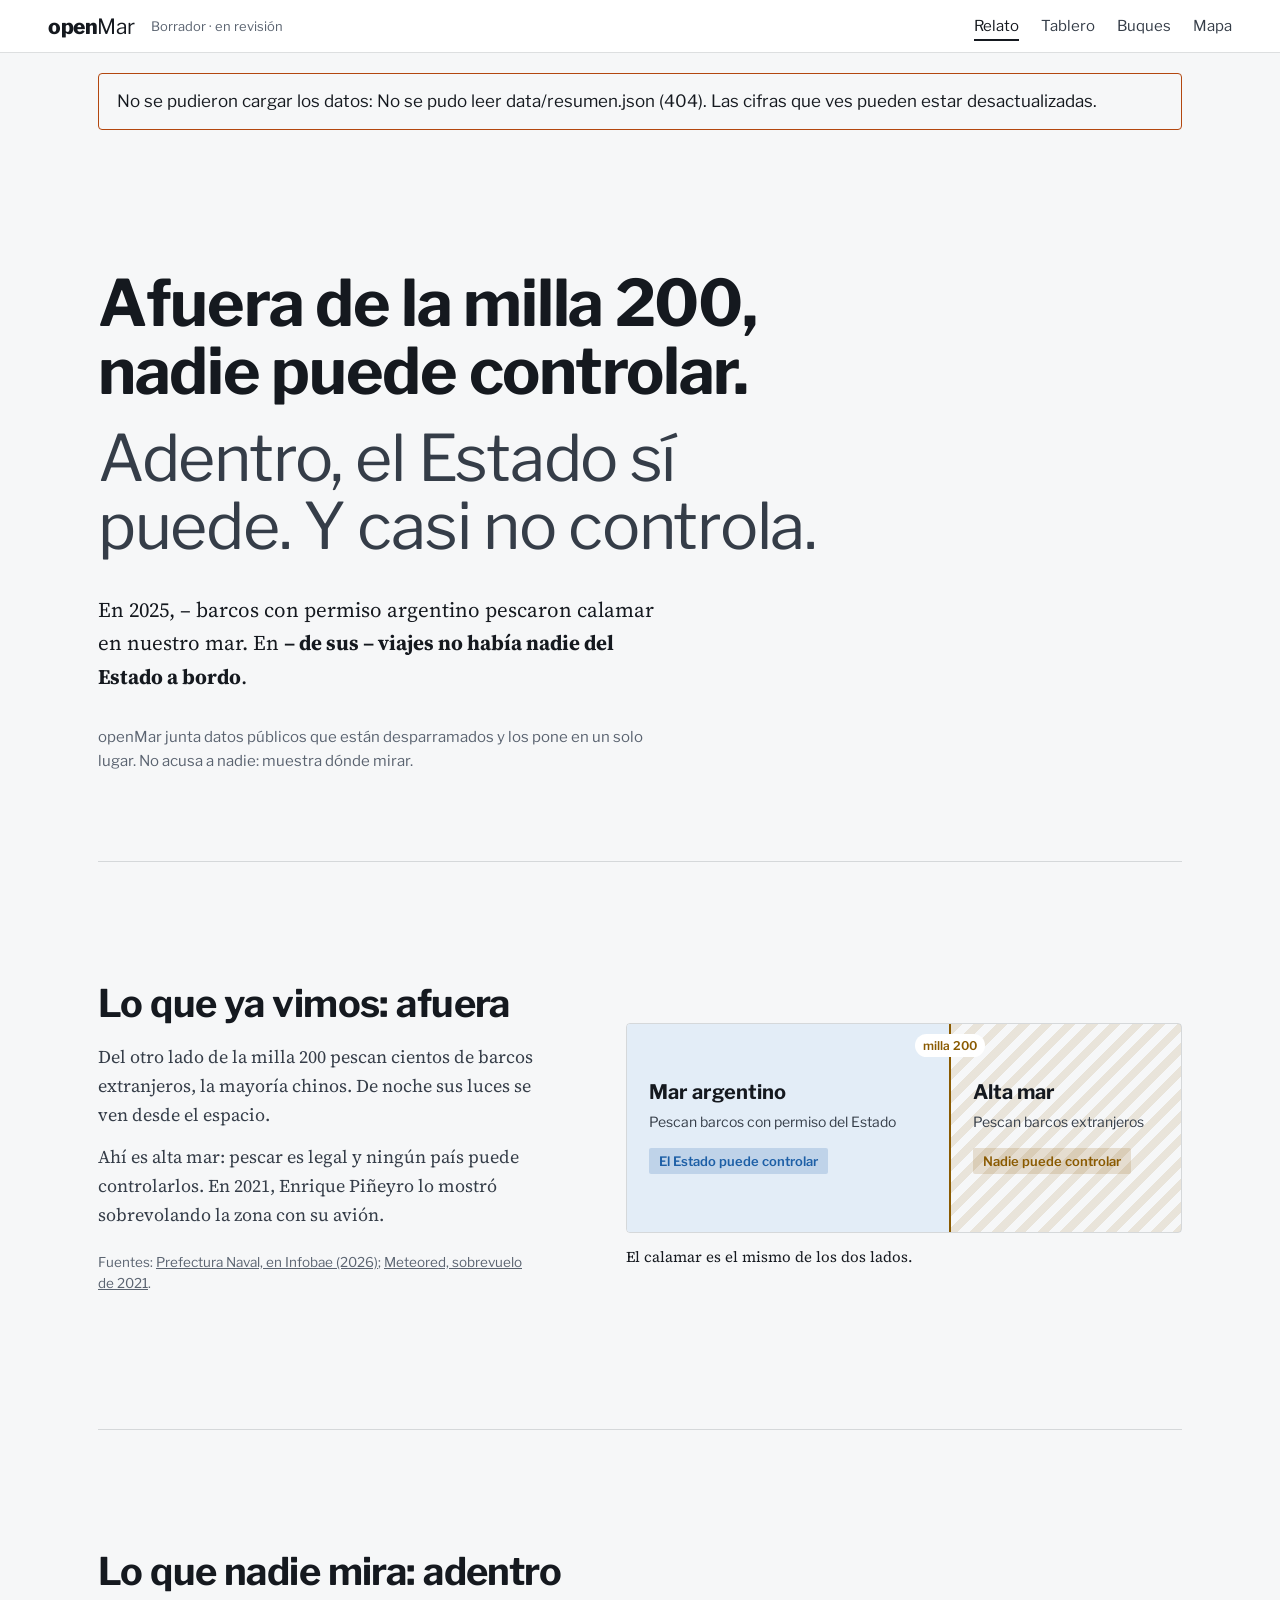
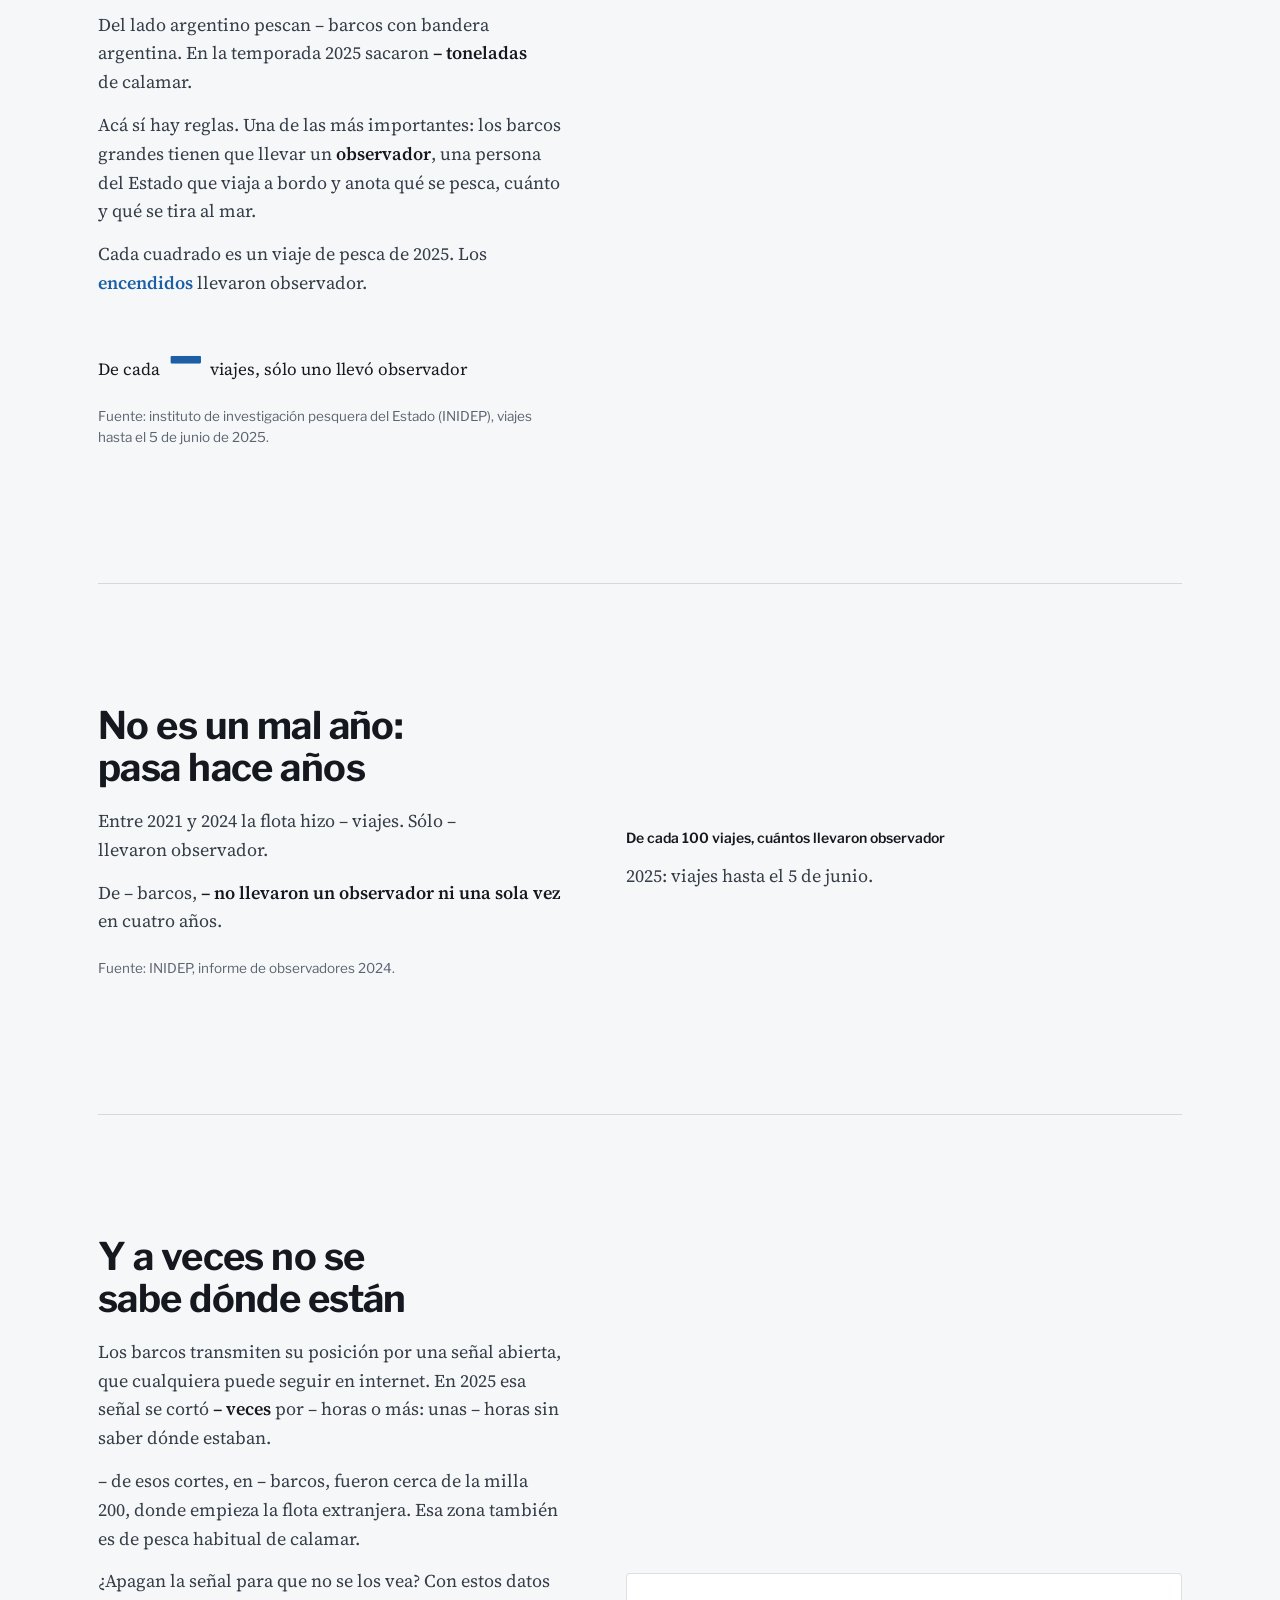
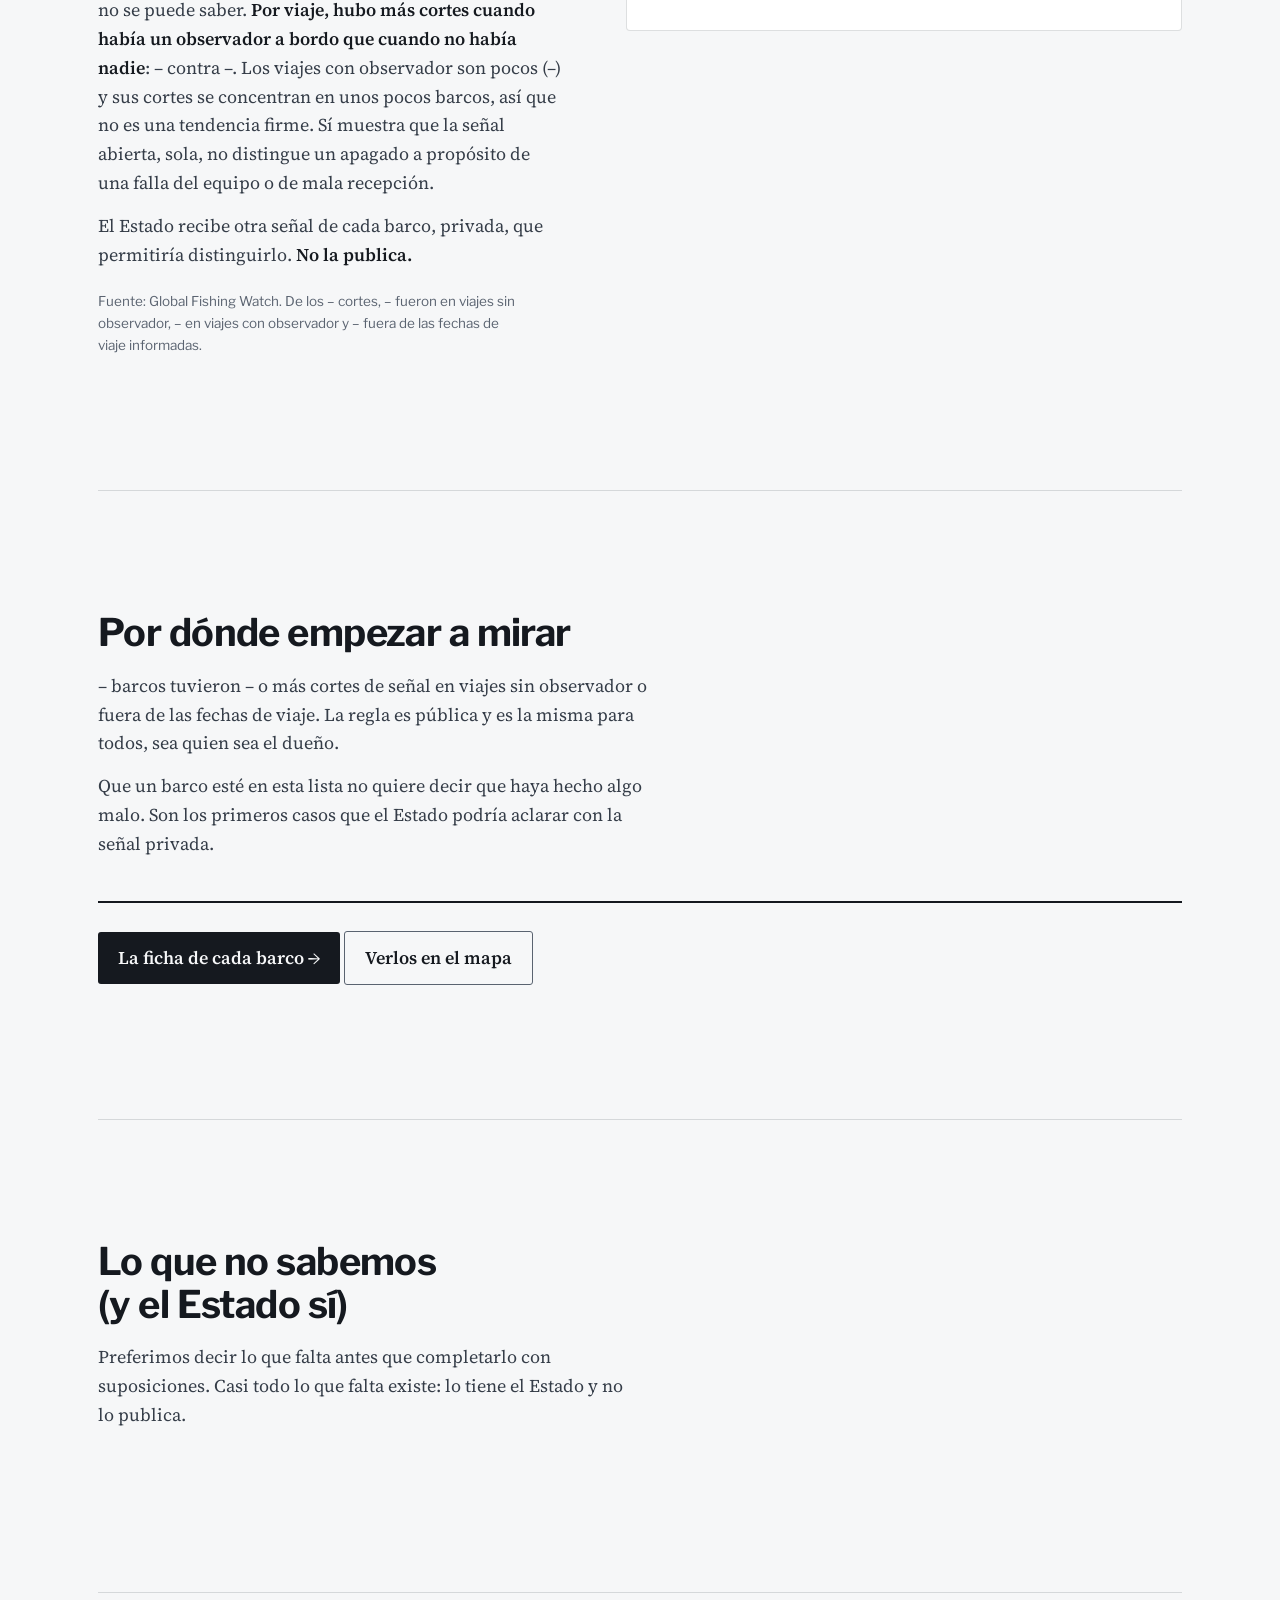
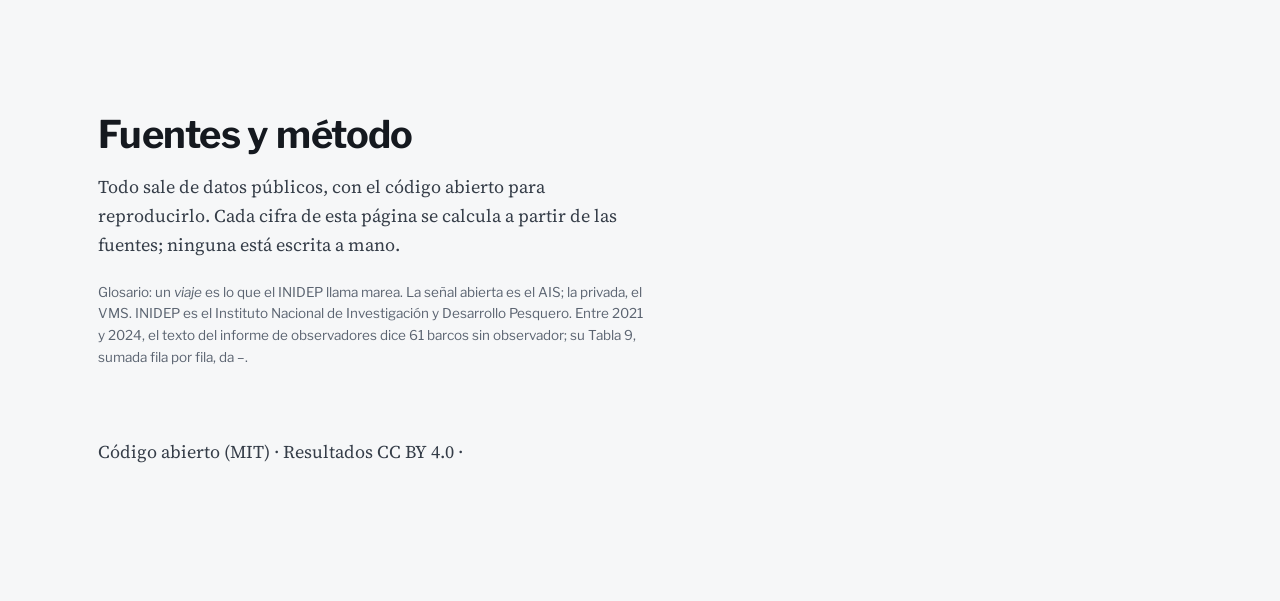
==== site/index.html @ 5a1e3525 "feat: estética de diario en todo el sitio y menú en el mapa Fondo claro, Libre Franklin para títulos" ====
<!doctype html>
<html lang="es">
<head>
  <meta charset="utf-8">
  <meta name="viewport" content="width=device-width, initial-scale=1">
  <title>openMar · Afuera y adentro de la milla 200</title>
  <meta name="description" content="Afuera de la milla 200 nadie puede controlar. Adentro el Estado sí puede: cuántos viajes de la flota calamarera argentina llevaron un observador a bordo en 2025. Datos públicos, con su fuente.">
  <meta name="robots" content="noindex, nofollow">
  <meta name="theme-color" content="#ffffff">
  <link rel="icon" href="data:image/svg+xml,%3Csvg xmlns='http://www.w3.org/2000/svg' viewBox='0 0 32 32'%3E%3Crect width='32' height='32' rx='4' fill='%2315191f'/%3E%3Crect x='7' y='7' width='8' height='8' fill='%231d5fa6'/%3E%3Crect x='17' y='7' width='8' height='8' fill='%23ffffff' opacity='.35'/%3E%3Crect x='7' y='17' width='8' height='8' fill='%23ffffff' opacity='.35'/%3E%3Crect x='17' y='17' width='8' height='8' fill='%23ffffff' opacity='.35'/%3E%3C/svg%3E">
  <link rel="preconnect" href="https://fonts.googleapis.com">
  <link rel="preconnect" href="https://fonts.gstatic.com" crossorigin>
  <link href="https://fonts.googleapis.com/css2?family=Libre+Franklin:wght@400;500;600;700;800&family=Source+Serif+4:opsz,wght@8..60,400;8..60,600&display=swap" rel="stylesheet">
  <link href="tokens.css" rel="stylesheet">
  <link href="cabecera.css" rel="stylesheet">
  <link href="relato.css" rel="stylesheet">
</head>
<body>
  <a class="skip" href="#relato">Saltar al contenido</a>
  <header class="top">
    <a class="top__brand" href="./">open<span>Mar</span></a>
    <p class="top__draft">Borrador · en revisión</p>
    <nav class="top__nav" aria-label="Secciones">
      <a href="./" aria-current="page">Relato</a>
      <a href="tablero.html">Tablero</a>
      <a href="buque.html">Buques</a>
      <a href="mapa.html">Mapa</a>
    </nav>
  </header>

  <main id="relato" aria-busy="true">
    <section class="hero">
      <p class="kicker">Calamar · temporada 2025</p>
      <h1 class="hero__title">
        Afuera de la milla 200, nadie puede controlar.
        <em>Adentro, el Estado sí puede. Y casi no controla.</em>
      </h1>
      <p class="hero__lede">En 2025, <span data-n="relato.temporada.buques">–</span> barcos con permiso argentino pescaron calamar en nuestro mar. En <strong><span data-n="relato.temporada.mareas_sin_observador">–</span> de sus <span data-n="relato.temporada.mareas">–</span> viajes no había nadie del Estado a bordo</strong>.</p>
      <p class="hero__lede hero__lede--small">openMar junta datos públicos que están desparramados y los pone en un solo lugar. No acusa a nadie: muestra dónde mirar.</p>
      <p class="hero__scroll" aria-hidden="true">Bajá para ver los datos ↓</p>
    </section>

    <section class="chapter" aria-labelledby="c1">
      <div class="chapter__text">
        <p class="chapter__n">1</p>
        <h2 id="c1">Lo que ya vimos: afuera</h2>
        <p>Del otro lado de la milla 200 pescan cientos de barcos extranjeros, la mayoría chinos. De noche sus luces se ven desde el espacio.</p>
        <p>Ahí es alta mar: pescar es legal y ningún país puede controlarlos. En 2021, Enrique Piñeyro lo mostró sobrevolando la zona con su avión.</p>
        <p class="source">Fuentes: <a href="https://www.infobae.com/economia/2026/04/04/impresionante-las-fotos-del-artemis-delatan-la-masiva-presencia-de-buques-chinos-pescando-al-borde-del-mar-argentino/" rel="noopener">Prefectura Naval, en Infobae (2026)</a>; <a href="https://www.meteored.com.ar/noticias/actualidad/pesca-extranjera-ilegal-en-el-mar-argentino-sobrevuelo-con-enrique-pineyro-milla-200-depredacion-avion-calamar-buque-meteored.html" rel="noopener">Meteored, sobrevuelo de 2021</a>.</p>
      </div>
      <figure class="zones" aria-label="Del lado de la costa, el mar argentino, donde el Estado puede controlar. Después de la milla 200, alta mar, donde nadie controla.">
        <div class="zones__band">
          <div class="zones__in"><b>Mar argentino</b><span>Pescan barcos con permiso del Estado</span><span class="zones__tag zones__tag--can">El Estado puede controlar</span></div>
          <div class="zones__line"><span>milla 200</span></div>
          <div class="zones__out"><b>Alta mar</b><span>Pescan barcos extranjeros</span><span class="zones__tag zones__tag--cant">Nadie puede controlar</span></div>
        </div>
        <figcaption class="zones__cap">El calamar es el mismo de los dos lados.</figcaption>
      </figure>
    </section>

    <section class="chapter" aria-labelledby="c2">
      <div class="chapter__text">
        <p class="chapter__n">2</p>
        <h2 id="c2">Lo que nadie mira: adentro</h2>
        <p>Del lado argentino pescan <span data-n="relato.temporada.buques">–</span> barcos con bandera argentina. En la temporada 2025 sacaron <strong><span data-n="relato.temporada.captura_t" data-fmt="int">–</span> toneladas</strong> de calamar.</p>
        <p>Acá sí hay reglas. Una de las más importantes: los barcos grandes tienen que llevar un <strong>observador</strong>, una persona del Estado que viaja a bordo y anota qué se pesca, cuánto y qué se tira al mar.</p>
        <p>Cada cuadrado es un viaje de pesca de 2025. Los <strong class="hl-obs">encendidos</strong> llevaron observador.</p>
        <p class="figure-big"><small>De cada</small> <span data-n="derivado.uno_de_cada" data-fmt="int">–</span><small>viajes, sólo uno llevó observador</small></p>
        <p class="source">Fuente: instituto de investigación pesquera del Estado (INIDEP), viajes hasta el 5 de junio de 2025.</p>
      </div>
      <div class="waffle" id="waffle-mareas" role="img" aria-label="Viajes de la temporada con y sin observador"></div>
    </section>

    <section class="chapter" aria-labelledby="c3">
      <div class="chapter__text">
        <p class="chapter__n">3</p>
        <h2 id="c3">No es un mal año: pasa hace años</h2>
        <p>Entre 2021 y 2024 la flota hizo <span data-n="relato.historico_2021_2024.viajes">–</span> viajes. Sólo <span data-n="relato.historico_2021_2024.viajes_con_observador">–</span> llevaron observador.</p>
        <p>De <span data-n="relato.historico_2021_2024.buques">–</span> barcos, <strong class="hl-dim"><span data-n="relato.historico_2021_2024.buques_nunca_con_observador">–</span> no llevaron un observador ni una sola vez</strong> en cuatro años.</p>
        <p class="source">Fuente: INIDEP, informe de observadores 2024.</p>
      </div>
      <div class="viz-stack">
        <div class="dots" id="dots-buques" role="img" aria-label="Barcos que llevaron o no observador entre 2021 y 2024"></div>
        <figure class="series">
          <figcaption class="series__title">De cada 100 viajes, cuántos llevaron observador</figcaption>
          <ol class="series__bars" id="series-anual"></ol>
          <p class="series__note">2025: viajes hasta el 5 de junio.</p>
        </figure>
      </div>
    </section>

    <section class="chapter" aria-labelledby="c4">
      <div class="chapter__text">
        <p class="chapter__n">4</p>
        <h2 id="c4">Y a veces no se sabe dónde están</h2>
        <p>Los barcos transmiten su posición por una señal abierta, que cualquiera puede seguir en internet. En 2025 esa señal se cortó <strong><span data-n="apagones">–</span> veces</strong> por <span data-n="reglas.horas_minimas_apagon">–</span> horas o más: unas <span data-n="relato.horas_sin_ais" data-fmt="int">–</span> horas sin saber dónde estaban.</p>
        <p><span data-n="relato.cerca_milla_200.apagones">–</span> de esos cortes, en <span data-n="relato.cerca_milla_200.buques">–</span> barcos, fueron cerca de la milla 200, donde empieza la flota extranjera. Esa zona también es de pesca habitual de calamar.</p>
        <p>¿Apagan la señal para que no se los vea? Con estos datos no se puede saber. <strong>Por viaje, hubo más cortes cuando había un observador a bordo que cuando no había nadie</strong>: <span data-n="relato.apagones_por_marea.con_observador" data-fmt="dec2">–</span> contra <span data-n="relato.apagones_por_marea.sin_observador" data-fmt="dec2">–</span>. Los viajes con observador son pocos (<span data-n="relato.temporada.mareas_con_observador">–</span>) y sus cortes se concentran en unos pocos barcos, así que no es una tendencia firme. Sí muestra que la señal abierta, sola, no distingue un apagado a propósito de una falla del equipo o de mala recepción.</p>
        <p>El Estado recibe otra señal de cada barco, privada, que permitiría distinguirlo. <strong>No la publica.</strong></p>
        <p class="source">Fuente: Global Fishing Watch. De los <span data-n="apagones">–</span> cortes, <span data-n="apagones_por_estado.en_marea_sin_observador">–</span> fueron en viajes sin observador, <span data-n="apagones_por_estado.en_marea_con_observador">–</span> en viajes con observador y <span data-n="derivado.apagones_fuera">–</span> fuera de las fechas de viaje informadas.</p>
      </div>
      <div class="bars" id="bars-tasa" role="img" aria-label="Cortes de señal por viaje, con y sin observador"></div>
    </section>

    <section class="chapter chapter--list" aria-labelledby="c5">
      <div class="chapter__text">
        <p class="chapter__n">5</p>
        <h2 id="c5">Por dónde empezar a mirar</h2>
        <p><span data-n="por_color.rojo">–</span> barcos tuvieron <span data-n="reglas.umbral_senales_repetidas">–</span> o más cortes de señal en viajes sin observador o fuera de las fechas de viaje. La regla es pública y es la misma para todos, sea quien sea el dueño.</p>
        <p>Que un barco esté en esta lista no quiere decir que haya hecho algo malo. Son los primeros casos que el Estado podría aclarar con la señal privada.</p>
      </div>
      <ol class="cards" id="cards-rojo"></ol>
      <p class="cards__more"><a class="btn" href="buque.html">La ficha de cada barco →</a> <a class="btn btn--ghost" href="mapa.html">Verlos en el mapa</a></p>
    </section>

    <section class="chapter chapter--limits" aria-labelledby="c6">
      <div class="chapter__text">
        <p class="chapter__n">6</p>
        <h2 id="c6">Lo que no sabemos (y el Estado sí)</h2>
        <p>Preferimos decir lo que falta antes que completarlo con suposiciones. Casi todo lo que falta existe: lo tiene el Estado y no lo publica.</p>
      </div>
      <ul class="limits" id="limits"></ul>
    </section>

    <section class="chapter chapter--sources" id="fuentes" aria-labelledby="c7">
      <div class="chapter__text">
        <h2 id="c7">Fuentes y método</h2>
        <p>Todo sale de datos públicos, con el código abierto para reproducirlo. Cada cifra de esta página se calcula a partir de las fuentes; ninguna está escrita a mano.</p>
        <p class="source">Glosario: un <em>viaje</em> es lo que el INIDEP llama marea. La señal abierta es el AIS; la privada, el VMS. INIDEP es el Instituto Nacional de Investigación y Desarrollo Pesquero. Entre 2021 y 2024, el texto del informe de observadores dice 61 barcos sin observador; su Tabla 9, sumada fila por fila, da <span data-n="relato.historico_2021_2024.buques_nunca_con_observador">–</span>.</p>
      </div>
      <ul class="sources" id="sources"></ul>
      <p class="foot">Código abierto (MIT) · Resultados CC BY 4.0 · <span id="generated"></span></p>
    </section>
  </main>

  <noscript><p class="noscript">Esta página necesita JavaScript para dibujar los gráficos. Los datos están en <a href="data/resumen.json">resumen.json</a>.</p></noscript>
  <script src="comun.js"></script>
  <script src="relato.js"></script>
</body>
</html>
---- site/tokens.css ----
/* Tokens compartidos. Papel de diario: un azul para "hubo alguien a bordo", un óxido para los cortes de señal. */
:root {
  color-scheme: light;
  --sea-0: #f6f7f8;
  --sea-1: #ffffff;
  --sea-2: #eceff2;
  --line: rgba(20, 28, 40, 0.14);
  --line-strong: rgba(20, 28, 40, 0.3);
  --ink: #15191f;
  --ink-2: #353d48;
  --ink-3: #5a6370;
  --zee: #1d5fa6;      /* con observador; acento informativo */
  --gap: #b3470f;      /* cortes de señal */
  --rojo: #b3470f;     /* señales repetidas: el mismo óxido, sin rojo alarma */
  --amarillo: #8a5a00; /* escala en el exterior, avisos */
  --verde: #8b95a1;    /* sin señales: gris, no "aprobado" */
  --cell-off: #d9dde2;
  --cell-line: #9aa3ae;
  --zone-in: #e3edf7;
  --zone-out: rgba(138, 90, 0, 0.12);
  --top-bg: #ffffff;
  --top-h: 53px;
  --font-display: "Libre Franklin", "Helvetica Neue", Arial, sans-serif;
  --font-read: "Source Serif 4", Georgia, serif;
  --font-body: "Libre Franklin", "Helvetica Neue", Arial, sans-serif;
  --panel-w: 380px;
  --ease: cubic-bezier(0.16, 1, 0.3, 1);
}
---- site/cabecera.css ----
/* openMar · encabezado común a todas las páginas. */
.skip { position: absolute; left: 16px; top: -60px; z-index: 20; padding: 10px 16px; border-radius: 3px; background: var(--ink); color: var(--sea-1); font-weight: 600; }
.skip:focus { top: 8px; }
.top {
  position: sticky; top: 0; z-index: 10; display: flex; align-items: center; gap: 16px;
  height: var(--top-h); padding: 0 clamp(16px, 4vw, 48px);
  background: var(--top-bg); border-bottom: 1px solid var(--line); font-family: var(--font-body);
}
.top__brand { color: var(--ink); font: 800 21px/1 var(--font-display); letter-spacing: -0.02em; text-decoration: none; }
.top__brand span { font-weight: 400; }
.top__draft { margin: 0; color: var(--ink-3); font-size: 13px; }
.top__nav { margin-left: auto; display: flex; gap: 22px; font-size: 15px; }
.top__nav a { padding: 6px 0; color: var(--ink-2); text-decoration: none; }
.top__nav a:hover { color: var(--ink); }
.top__nav a[aria-current] { color: var(--ink); text-decoration: underline; text-decoration-thickness: 2px; text-underline-offset: 8px; }
.top a:focus-visible { outline: 2px solid var(--zee); outline-offset: 3px; border-radius: 2px; }
@media (max-width: 860px) { .top__draft { display: none; } }
@media (max-width: 420px) { .top { gap: 12px; } .top__nav { gap: 14px; font-size: 14px; } }
---- site/relato.css ----
/* openMar · portada. Papel de diario: titulares en Libre Franklin, lectura en Source Serif. */

* { box-sizing: border-box; }
html { background: var(--sea-0); color: var(--ink); scroll-behavior: smooth; }
body { margin: 0; font: 17px/1.6 var(--font-body); -webkit-font-smoothing: antialiased; background: var(--sea-0); }
a { color: inherit; }
:focus-visible { outline: 2px solid var(--zee); outline-offset: 3px; border-radius: 4px; }
.sr-only { position: absolute; width: 1px; height: 1px; overflow: hidden; clip: rect(0 0 0 0); white-space: nowrap; }

/* ---------- Portada ---------- */
main { max-width: 1180px; margin: 0 auto; padding: 0 clamp(16px, 4vw, 48px); }
.hero { min-height: calc(100dvh - 60px); display: flex; flex-direction: column; justify-content: center; padding: 48px 0 32px; }
.kicker { margin: 0 0 18px; color: var(--zee); font-size: 13px; letter-spacing: 0.18em; text-transform: uppercase; }
.hero__title {
  margin: 0; max-width: 20ch; font: 700 clamp(36px, 6.2vw, 78px)/1.02 var(--font-display); letter-spacing: -0.025em;
}
.hero__title em { display: block; margin-top: 0.35em; color: var(--ink-2); font-style: italic; font-weight: 500; }
.hero__title em span { color: var(--gap); font-style: normal; }
.hero__lede { max-width: 58ch; margin: 32px 0 0; color: var(--ink-2); font-size: clamp(16px, 1.6vw, 19px); }
.hero__scroll { margin: 48px 0 0; color: var(--ink-3); font-size: 13px; letter-spacing: 0.08em; }

/* ---------- Capítulos ---------- */
.chapter {
  display: grid; grid-template-columns: minmax(0, 5fr) minmax(0, 6fr); gap: clamp(28px, 5vw, 72px); align-items: center;
  padding: clamp(64px, 10vw, 120px) 0; border-top: 1px solid var(--line);
}
.chapter__text { max-width: 46ch; }
.chapter, .chapter h2 { scroll-margin-top: 80px; }
.chapter__n { margin: 0 0 6px; color: var(--ink-3); font: 500 15px/1 var(--font-display); font-style: italic; }
.chapter h2 { margin: 0 0 18px; font: 700 clamp(28px, 3.6vw, 44px)/1.08 var(--font-display); letter-spacing: -0.02em; }
.chapter p { margin: 0 0 14px; color: var(--ink-2); }
.chapter strong { color: var(--ink); font-weight: 600; }
.hl-obs { color: var(--zee) !important; }
.hl-dim { color: var(--ink) !important; }
.hl-red { color: var(--rojo) !important; }
.source { margin-top: 22px !important; color: var(--ink-3) !important; font-size: 13px; line-height: 1.5; }
.figure-big { display: flex; align-items: baseline; gap: 12px; margin: 26px 0 0 !important; }
.figure-big span { color: var(--zee); font: 700 clamp(48px, 6vw, 72px)/1 var(--font-display); letter-spacing: -0.03em; }
.figure-big small { color: var(--ink-3); font-size: 14px; }

/* Revelado al hacer scroll: sólo opacidad y transform. */
.is-ready .chapter > * { opacity: 0; transform: translateY(18px); transition: opacity 700ms var(--ease), transform 700ms var(--ease); }
.is-ready .chapter.is-in > * { opacity: 1; transform: none; }
.is-ready .chapter.is-in > *:nth-child(2) { transition-delay: 120ms; }

/* ---------- Gráficos ---------- */
.waffle, .dots, .strip { display: grid; gap: 5px; justify-content: start; }
.waffle { grid-template-columns: repeat(auto-fill, 14px); }
.waffle .cell { width: 14px; height: 14px; border-radius: 3px; background: var(--cell-off); }
.waffle .cell--obs { background: var(--zee); }

.dots { grid-template-columns: repeat(auto-fill, 26px); gap: 10px; }
.dots .dot { width: 26px; height: 26px; border-radius: 50%; }
.dots .dot--obs { background: var(--zee); }
.dots .dot--never { border: 1.5px solid var(--cell-line); }

.strip { grid-template-columns: repeat(auto-fill, 18px); gap: 6px; }
.strip .gap { width: 18px; height: 30px; border-radius: 4px; }
.gap--sin { background: var(--gap); }
.gap--con { background: var(--zee); }
.gap--fuera { background: transparent; border: 1.5px solid var(--amarillo); }

.is-ready .chapter .cell, .is-ready .chapter .dot, .is-ready .chapter .gap {
  opacity: 0; transform: scale(0.4); transition: opacity 400ms var(--ease), transform 400ms var(--ease);
  transition-delay: calc(var(--i) * 3ms + 200ms);
}
.is-ready .chapter .dots .dot, .is-ready .chapter .strip .gap { transition-delay: calc(var(--i) * 12ms + 200ms); }
.is-ready .chapter.is-in .cell, .is-ready .chapter.is-in .dot, .is-ready .chapter.is-in .gap { opacity: 1; transform: none; }

.legend { list-style: none; margin: 20px 0 0; padding: 0; display: grid; gap: 8px; color: var(--ink-2); font-size: 15px; }
.legend li { display: flex; align-items: center; gap: 10px; }
.legend b { color: var(--ink); font-weight: 600; }
.sw { width: 12px; height: 20px; border-radius: 3px; flex: none; }
.sw--sin { background: var(--gap); }
.sw--con { background: var(--zee); }
.sw--fuera { border: 1.5px solid var(--amarillo); }

.viz-stack { display: grid; gap: 36px; }
.series { margin: 0; }
.series__title { margin: 0 0 14px; color: var(--ink-3); font-size: 12px; letter-spacing: 0.14em; text-transform: uppercase; }
.series__bars { list-style: none; margin: 0; padding: 0; display: grid; grid-template-columns: repeat(5, 1fr); gap: 14px; align-items: end; }
.series__year { display: grid; gap: 6px; justify-items: center; }
.series__track { position: relative; width: 100%; max-width: 56px; height: 140px; border-radius: 6px; background: var(--sea-2); border: 1px solid var(--line); overflow: hidden; }
.series__fill { position: absolute; inset: auto 0 0 0; height: var(--h); min-height: 2px; background: var(--zee); transform-origin: bottom; }
.series__year:last-child .series__fill { background: repeating-linear-gradient(135deg, var(--zee) 0 6px, rgba(29, 95, 166, 0.55) 6px 12px); }
.series__pct { font: 700 18px/1 var(--font-display); }
.series__label { color: var(--ink-3); font-size: 13px; }
.series__note { margin: 10px 0 0; color: var(--ink-3); font-size: 12.5px; }
.is-ready .chapter .series__fill { transform: scaleY(0); transition: transform 900ms var(--ease) 300ms; }
.is-ready .chapter.is-in .series__fill { transform: none; }
.caveat { padding: 12px 14px; border-left: 2px solid var(--amarillo); background: rgba(138, 90, 0, 0.06); border-radius: 0 8px 8px 0; font-size: 15px; }

.bars { display: grid; gap: 18px; padding: 28px; border: 1px solid var(--line); border-radius: 4px; background: var(--sea-1); }
.bars__title { margin: 0; color: var(--ink-3); font-size: 12px; letter-spacing: 0.14em; text-transform: uppercase; }
.bar { display: grid; grid-template-columns: 130px 1fr 52px; align-items: center; gap: 14px; }
.bar__label { color: var(--ink-2); font-size: 14px; }
.bar__track { height: 22px; border-radius: 6px; background: var(--sea-2); overflow: hidden; }
.bar__fill { display: block; height: 100%; width: var(--w); border-radius: 6px; transform-origin: left; }
.bar__fill--sin { background: var(--gap); }
.bar__fill--con { background: var(--zee); }
.is-ready .chapter .bar__fill { transform: scaleX(0); transition: transform 900ms var(--ease) 300ms; }
.is-ready .chapter.is-in .bar__fill { transform: none; }
.bar__value { font: 700 22px/1 var(--font-display); text-align: right; }

/* ---------- Tarjetas de señales repetidas ---------- */
.chapter--list, .chapter--limits, .chapter--sources { grid-template-columns: 1fr; align-items: start; row-gap: 28px; }
.cards { list-style: none; margin: 0; padding: 0; display: grid; grid-template-columns: repeat(auto-fill, minmax(250px, 1fr)); gap: 14px; }
.card a {
  display: grid; gap: 4px; height: 100%; padding: 20px; text-decoration: none;
  border: 1px solid var(--line); border-left: 3px solid var(--rojo); border-radius: 4px; background: var(--sea-1);
  transition: border-color 200ms var(--ease), transform 200ms var(--ease), background 200ms var(--ease);
}
.card a:hover { border-color: var(--line-strong); border-left-color: var(--rojo); background: var(--sea-2); transform: translateY(-2px); }
.card__name { font-weight: 600; font-size: 17px; }
.card__owner { color: var(--ink-3); font-size: 12px; letter-spacing: 0.04em; text-transform: uppercase; }
.card__big { margin-top: 12px; color: var(--rojo); font: 700 30px/1 var(--font-display); }
.card__detail { color: var(--ink-2); font-size: 14px; }
.card__history { margin-top: 8px; padding-top: 10px; border-top: 1px solid var(--line); color: var(--ink-3); font-size: 13px; }
.cards__more { margin: 8px 0 0; }
.btn {
  display: inline-block; padding: 12px 20px; border-radius: 999px; text-decoration: none; font-weight: 600;
  background: var(--zee); color: var(--sea-0); transition: transform 200ms var(--ease), box-shadow 200ms var(--ease);
}
.btn:hover { transform: translateY(-1px); box-shadow: 0 8px 24px rgba(29, 95, 166, 0.3); }
.btn--ghost { background: transparent; color: var(--ink); border: 1px solid var(--line-strong); }
.btn--ghost:hover { box-shadow: none; border-color: var(--zee); }
.btn:focus-visible { outline: 2px solid var(--zee); outline-offset: 3px; }

/* ---------- Lo que no sabemos y fuentes ---------- */
.limits { margin: 0; padding: 0; list-style: none; display: grid; grid-template-columns: repeat(auto-fill, minmax(300px, 1fr)); gap: 14px; }
.limits li { padding: 16px 18px; border: 1px dashed var(--line-strong); border-radius: 4px; color: var(--ink-2); font-size: 14.5px; }
.limits strong { color: var(--amarillo); font-weight: 600; }
.sources { margin: 0; padding-left: 20px; color: var(--ink-2); display: grid; gap: 6px; }
.sources a { color: var(--ink); text-underline-offset: 3px; text-decoration-color: var(--line-strong); }
.foot { margin: 36px 0 60px; color: var(--ink-3); font-size: 13px; }
.error, .noscript { margin: 20px 0; padding: 14px 18px; border: 1px solid var(--rojo); border-radius: 4px; color: var(--ink); }

@media (max-width: 860px) {
  body { font-size: 16px; }
  .chapter { grid-template-columns: 1fr; }
  .waffle { grid-template-columns: repeat(auto-fill, 11px); gap: 4px; }
  .waffle .cell { width: 11px; height: 11px; border-radius: 2px; }
  .dots { grid-template-columns: repeat(auto-fill, 20px); gap: 8px; }
  .dots .dot { width: 20px; height: 20px; }
  .bar { grid-template-columns: 100px 1fr 44px; }
}

@media (max-width: 480px) {
  .bar { grid-template-columns: 1fr auto; row-gap: 6px; }
  .bar__track { grid-column: 1 / -1; grid-row: 2; }
  .bars { padding: 20px; }
  .series__track { height: 90px; }
}

@media (prefers-reduced-motion: reduce) {
  html { scroll-behavior: auto; }
  .is-ready .chapter > *, .is-ready .chapter .cell, .is-ready .chapter .dot, .is-ready .chapter .gap, .is-ready .chapter .bar__fill, .is-ready .chapter .series__fill {
    opacity: 1; transform: none; transition: none;
  }
}

/* ---------- Afuera y adentro ---------- */
.hero__lede--small { font-size: 16px; color: var(--ink-3); }
.zones { margin: 0; }
.zones__band { display: grid; grid-template-columns: 1.4fr auto 1fr; min-height: 210px; border: 1px solid var(--line); border-radius: 4px; overflow: hidden; }
.zones__in, .zones__out { display: flex; flex-direction: column; justify-content: center; gap: 8px; padding: 22px; }
.zones__in { background: linear-gradient(90deg, rgba(29, 95, 166, 0.04), rgba(29, 95, 166, 0.14)); }
.zones__out { background: repeating-linear-gradient(135deg, rgba(138, 90, 0, 0.05) 0 10px, transparent 10px 20px); }
.zones b { font: 700 22px/1.1 var(--font-display); color: var(--ink); }
.zones span { color: var(--ink-2); font-size: 14px; }
.zones__line { position: relative; width: 2px; background: var(--amarillo); }
.zones__line span { position: absolute; top: 10px; left: 50%; transform: translateX(-50%); padding: 2px 8px; border-radius: 99px; background: var(--sea-1); color: var(--amarillo); font-size: 12px; font-weight: 600; white-space: nowrap; }
.zones__tag { align-self: flex-start; margin-top: 6px; padding: 3px 10px; border-radius: 99px; font-size: 13px !important; font-weight: 600; }
.zones__tag--can { background: rgba(29, 95, 166, 0.18); color: var(--zee) !important; }
.zones__tag--cant { background: rgba(138, 90, 0, 0.16); color: var(--amarillo) !important; }
.zones__cap { margin-top: 12px; color: var(--ink-2); font-size: 15px; font-style: italic; }
@media (max-width: 520px) {
  .zones__band { grid-template-columns: 1fr; }
  .zones__line { width: auto; height: 2px; }
  .zones__line span { top: 50%; transform: translate(-50%, -50%); }
}

/* ---------- Registro sobrio (crítica de diseño, nov. 2026) ---------- */

.kicker, .chapter__n { display: none; }
.hero { min-height: auto; padding: clamp(56px, 10vw, 120px) 0 clamp(48px, 7vw, 88px); }
.hero__title { max-width: 22ch; font: 700 clamp(34px, 5.2vw, 64px)/1.06 var(--font-display); letter-spacing: -0.02em; text-wrap: balance; }
.hero__title em { margin-top: 0.3em; color: var(--ink-2); font-style: normal; font-weight: 400; }
.hero__lede { font-family: var(--font-read); font-size: clamp(18px, 1.7vw, 21px); color: var(--ink); }
.hero__lede--small { font-family: var(--font-body); font-size: 15px; color: var(--ink-3); }
.hero__scroll { display: none; }

.chapter h2 { font: 700 clamp(26px, 3vw, 38px)/1.12 var(--font-display); letter-spacing: -0.015em; text-wrap: balance; }
.chapter p { font-family: var(--font-read); font-size: 18px; line-height: 1.6; color: var(--ink-2); text-wrap: pretty; }
.chapter p.source, .chapter p.how { font-family: var(--font-body); font-size: 13.5px; }
.chapter strong { font-weight: 600; }

/* Un solo movimiento: los gráficos se dibujan; el texto ya está. */
.is-ready .chapter > *, .is-ready .chapter.is-in > * { opacity: 1; transform: none; transition: none; }

.waffle .cell { background: var(--cell-off); }
.waffle .cell--obs { background: var(--zee); }
.waffle .cell--obs, .dots .dot--obs, .series__fill { box-shadow: none; }
.dots .dot--never { border-color: var(--cell-line); }
.series__track { background: var(--cell-off); border-color: transparent; }
.series__year:last-child .series__fill { background: repeating-linear-gradient(135deg, var(--zee) 0 5px, transparent 5px 9px); }
.series__title, .bars__title { font: 600 14px/1.3 var(--font-display); letter-spacing: 0; text-transform: none; color: var(--ink); }
.series__pct, .bar__value { font-family: var(--font-display); font-variant-numeric: tabular-nums; }
.figure-big { align-items: baseline; flex-wrap: wrap; gap: 8px; }
.figure-big span { font: 800 clamp(44px, 5vw, 60px)/1 var(--font-display); color: var(--zee); }
.figure-big small { font: 400 17px/1.3 var(--font-read); color: var(--ink); }

.bars { border-radius: 4px; background: var(--sea-1); }
.bar__track { border-radius: 2px; background: var(--cell-off); }
.bar__fill { border-radius: 2px; }

.zones__band { border-radius: 4px; }
.zones__in { background: var(--zone-in); }
.zones__out { background: repeating-linear-gradient(135deg, var(--zone-out) 0 8px, transparent 8px 16px); }
.zones b { font: 700 20px/1.1 var(--font-display); }
.zones__line { box-shadow: none; }
.zones__tag { border-radius: 2px; }
.zones__cap { font-family: var(--font-read); font-style: normal; color: var(--ink); }

.caveat { border-left: 0; border-radius: 4px; background: var(--sea-2); }
.cards { gap: 0; border-top: 2px solid var(--ink); }
.card a {
  align-content: start; border: 0; border-bottom: 1px solid var(--line); border-radius: 0; background: none; padding: 18px 16px 18px 0;
}
.card a:hover { background: none; transform: none; border-color: var(--line); }
.card a:hover .card__name { text-decoration: underline; text-underline-offset: 4px; }
.card__owner { text-transform: none; letter-spacing: 0; font-size: 14px; }
.card__big { color: var(--gap); font: 800 24px/1.1 var(--font-display); }

.btn { border-radius: 3px; background: var(--ink); color: var(--sea-0); }
.btn:hover { box-shadow: none; opacity: 0.88; }
.btn--ghost { background: none; color: var(--ink); border: 1px solid var(--ink-3); }

.limits li { border: 0; border-top: 1px solid var(--line); border-radius: 0; padding: 14px 0; font-family: var(--font-read); font-size: 16px; }
.limits strong { color: var(--ink); }

::selection { background: var(--zee); color: var(--sea-0); }
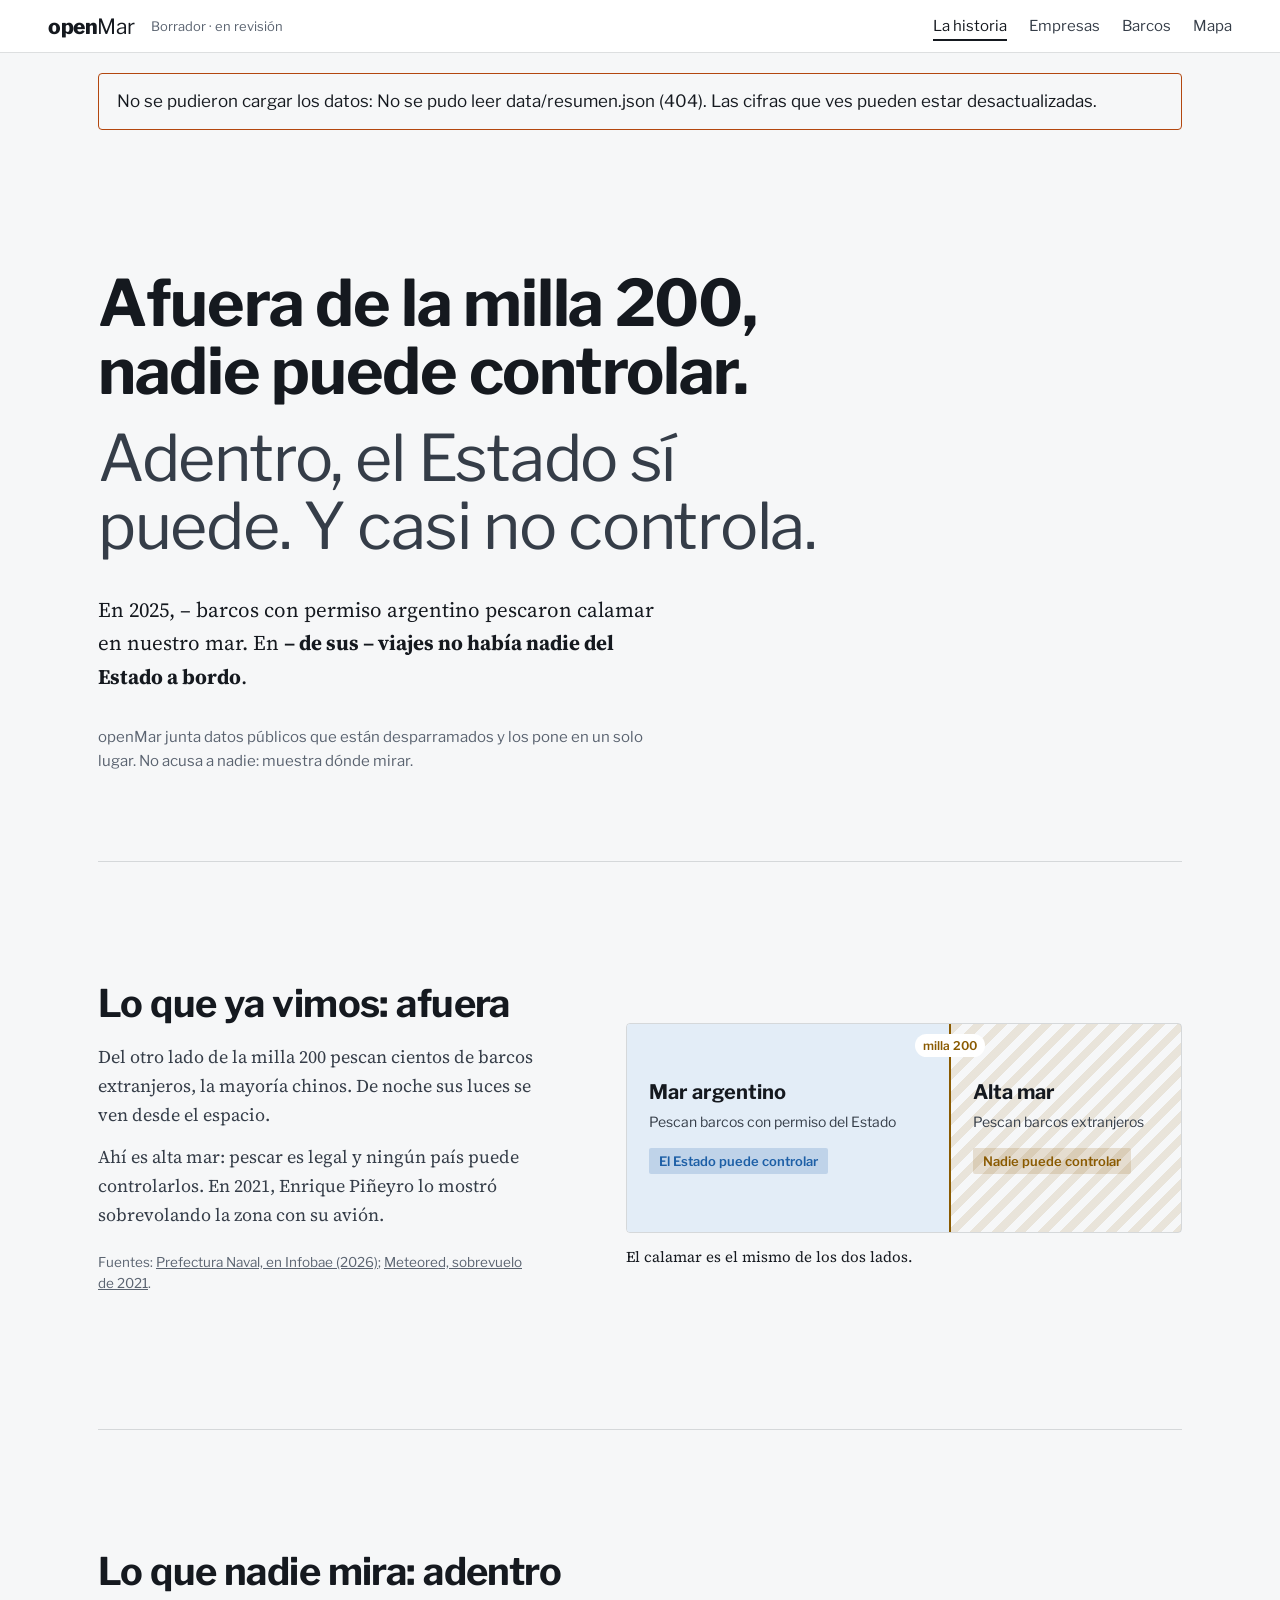
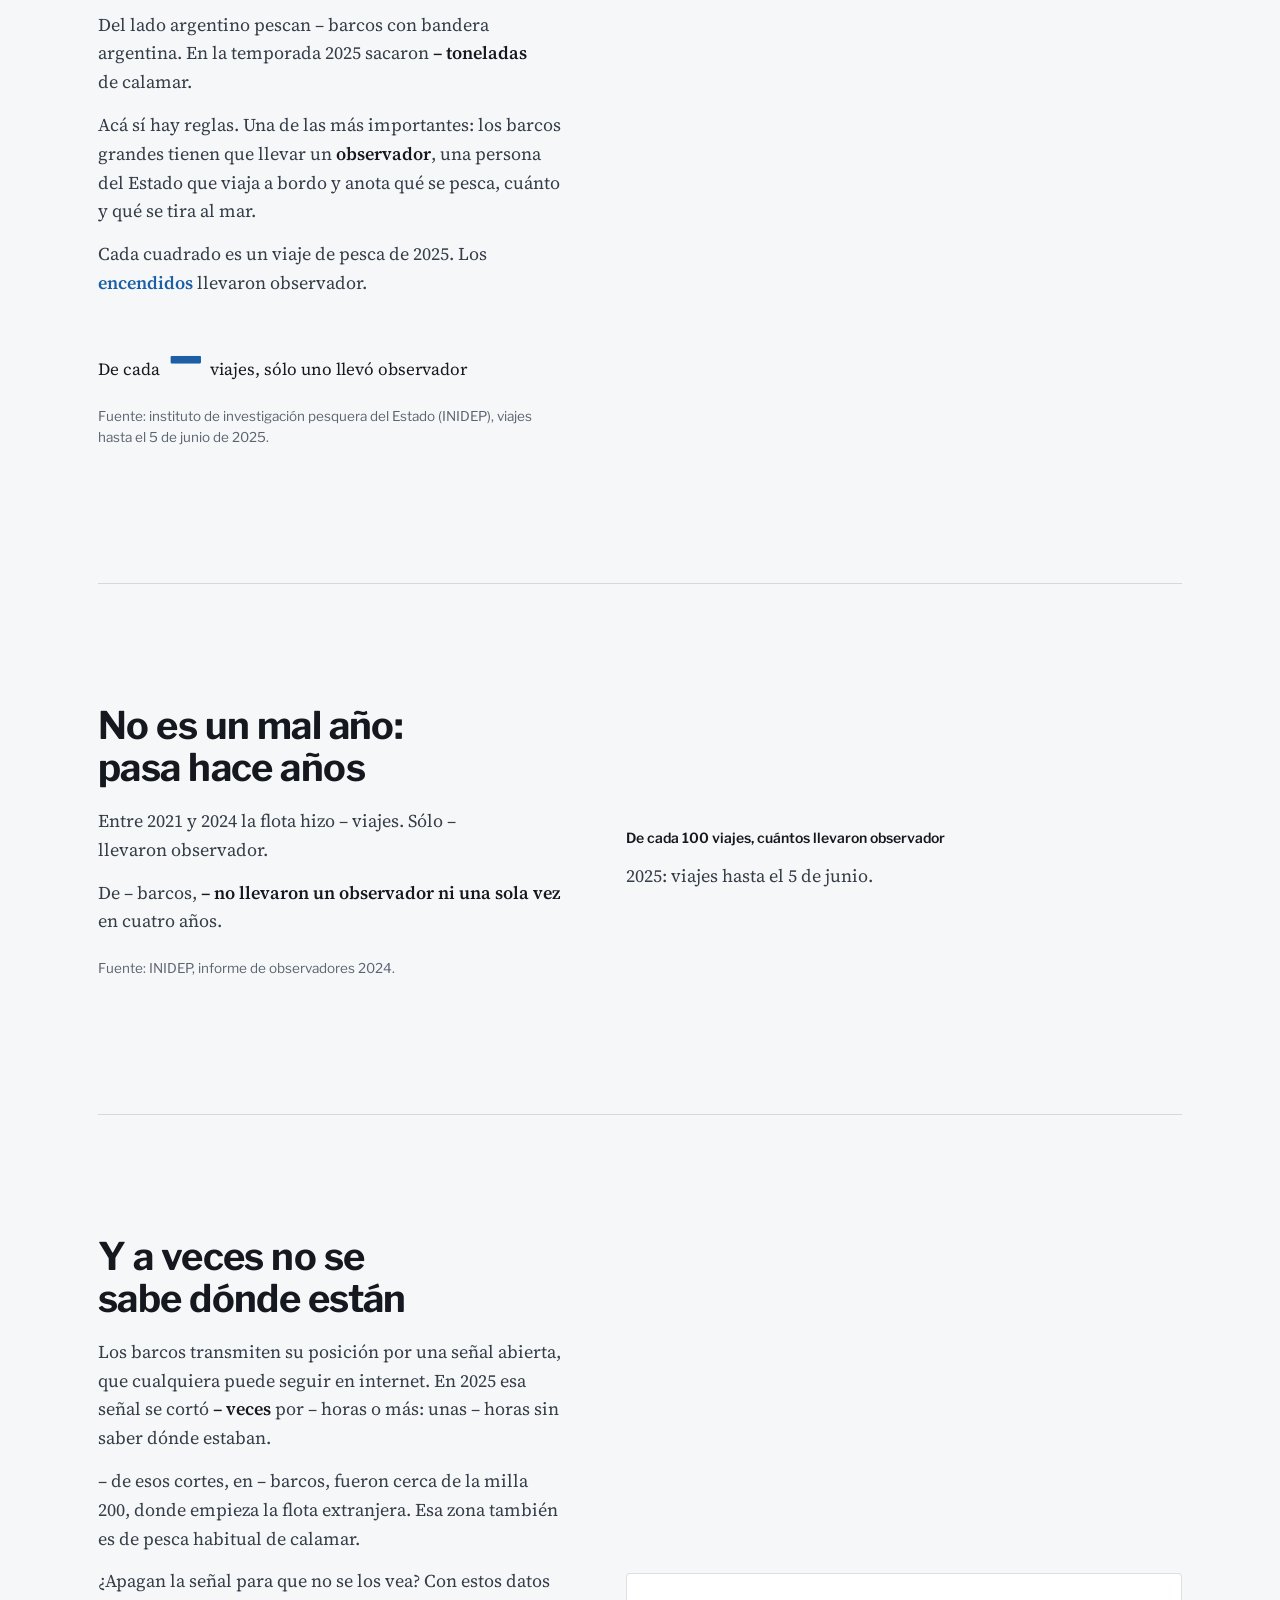
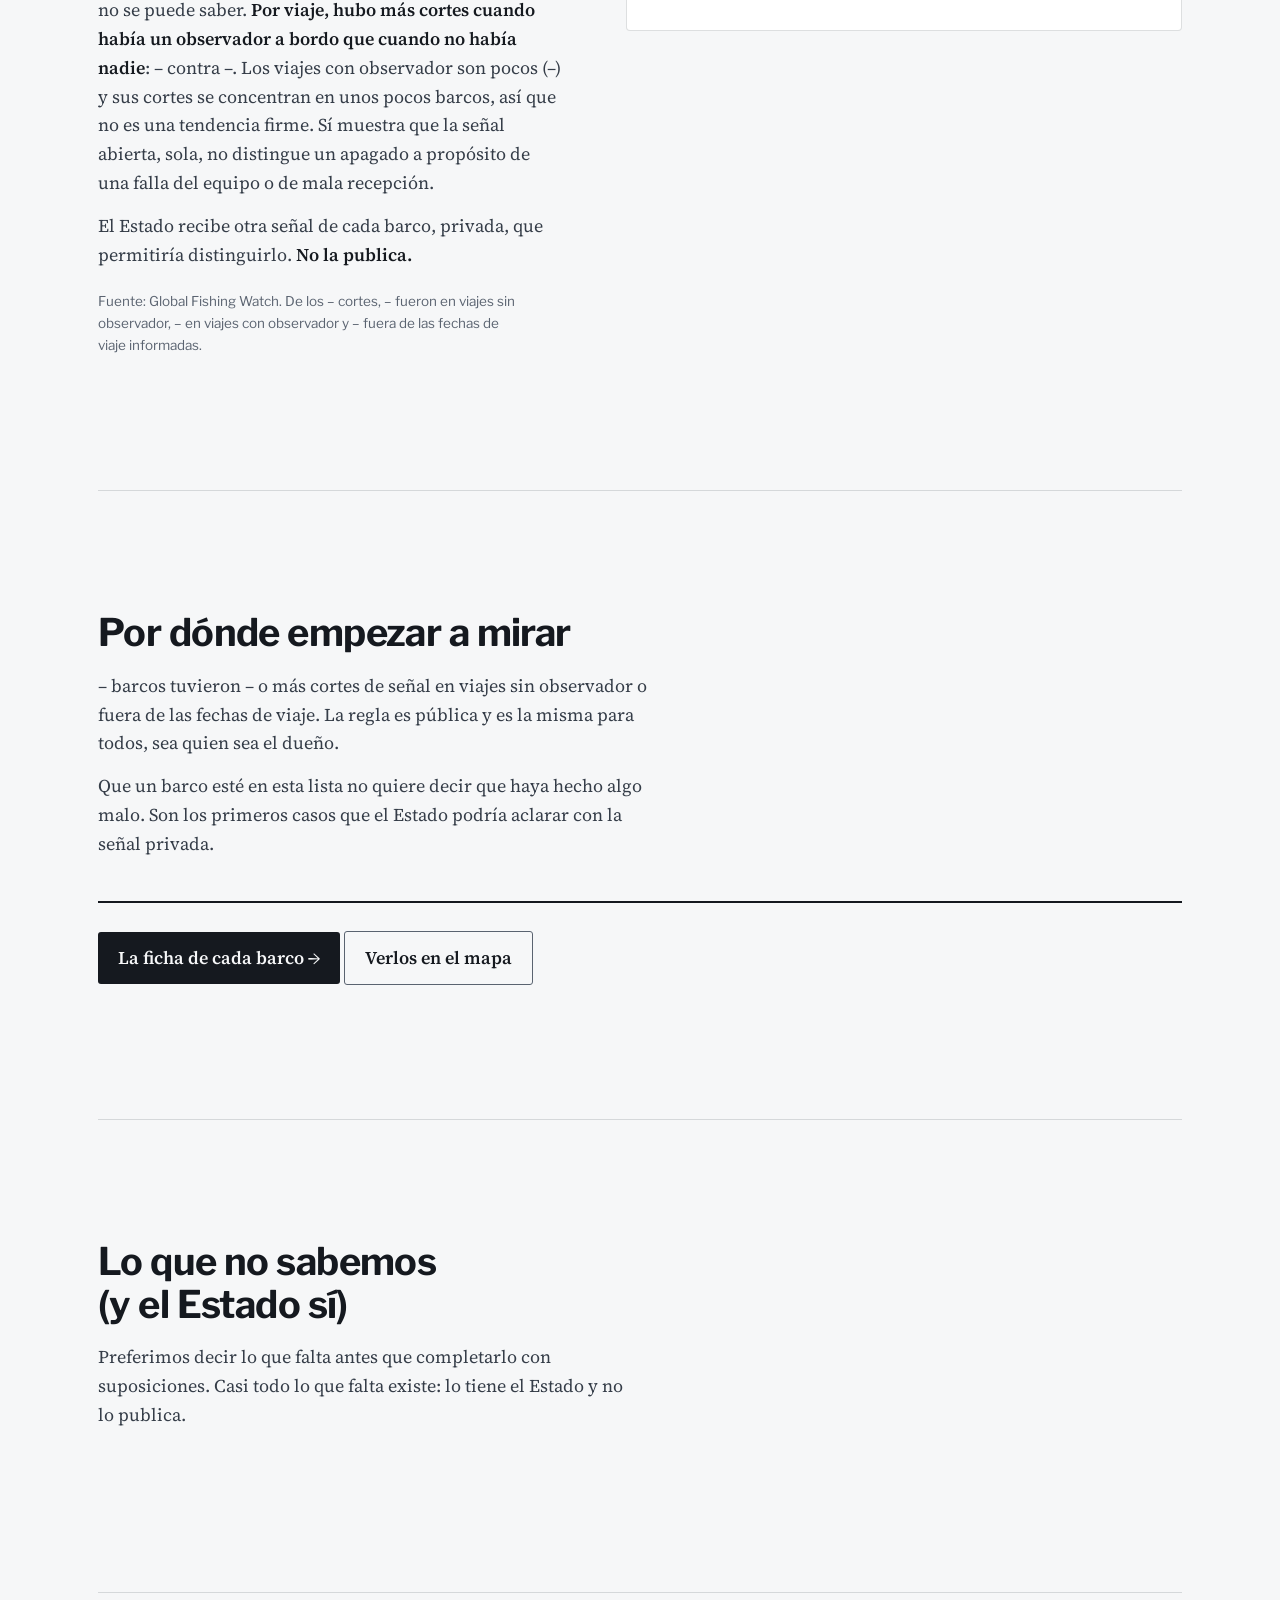
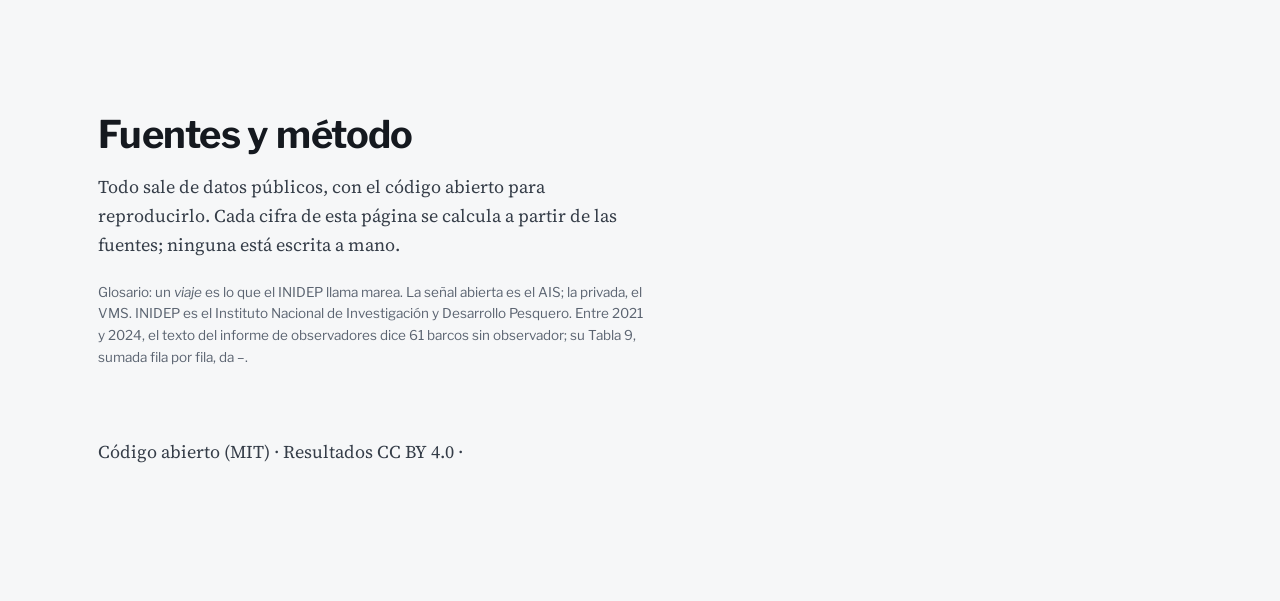
==== commit 68d2080a: "feat: lenguaje llano en tablero, fichas y mapa; menú con nombres claros Viajes en vez de mareas, cor" ====
--- a/site/index.html
+++ b/site/index.html
@@ -21,9 +21,9 @@
     <a class="top__brand" href="./">open<span>Mar</span></a>
     <p class="top__draft">Borrador · en revisión</p>
     <nav class="top__nav" aria-label="Secciones">
-      <a href="./" aria-current="page">Relato</a>
-      <a href="tablero.html">Tablero</a>
-      <a href="buque.html">Buques</a>
+      <a href="./" aria-current="page">La historia</a>
+      <a href="tablero.html">Empresas</a>
+      <a href="buque.html">Barcos</a>
       <a href="mapa.html">Mapa</a>
     </nav>
   </header>
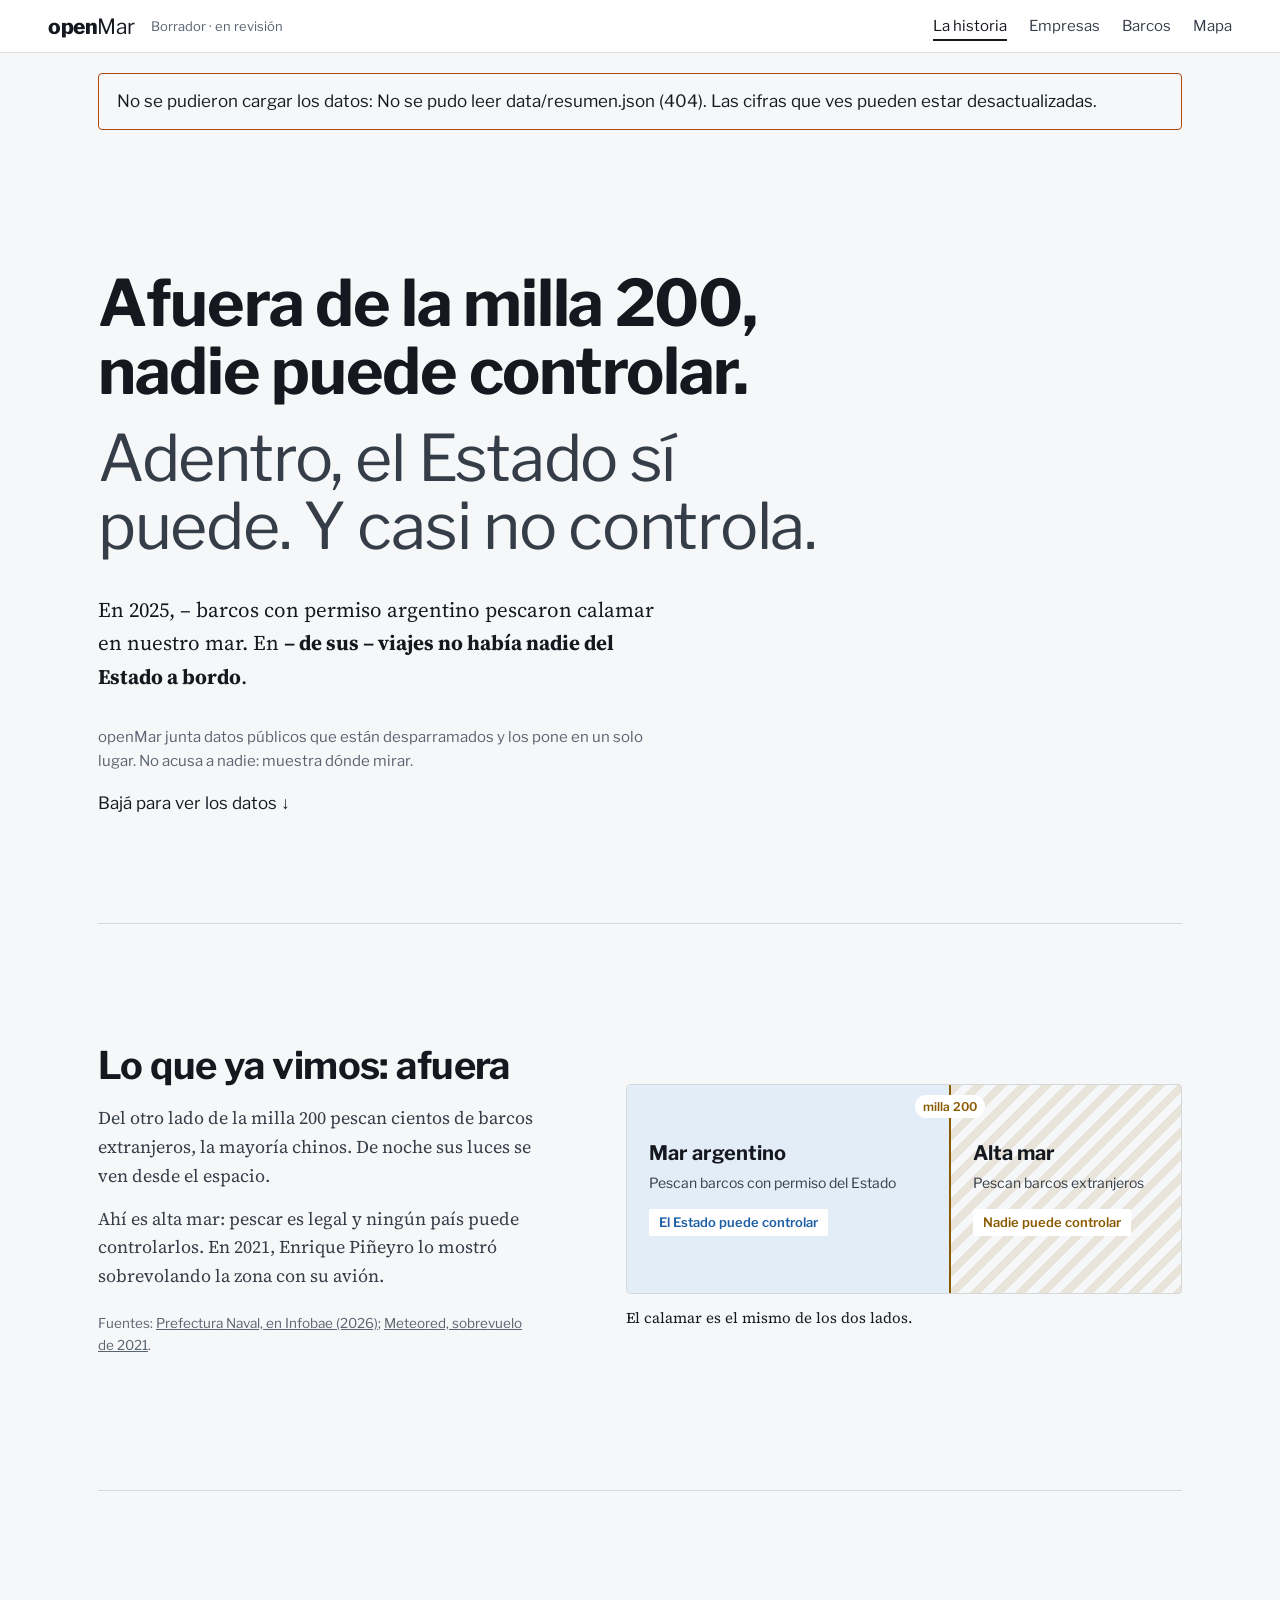
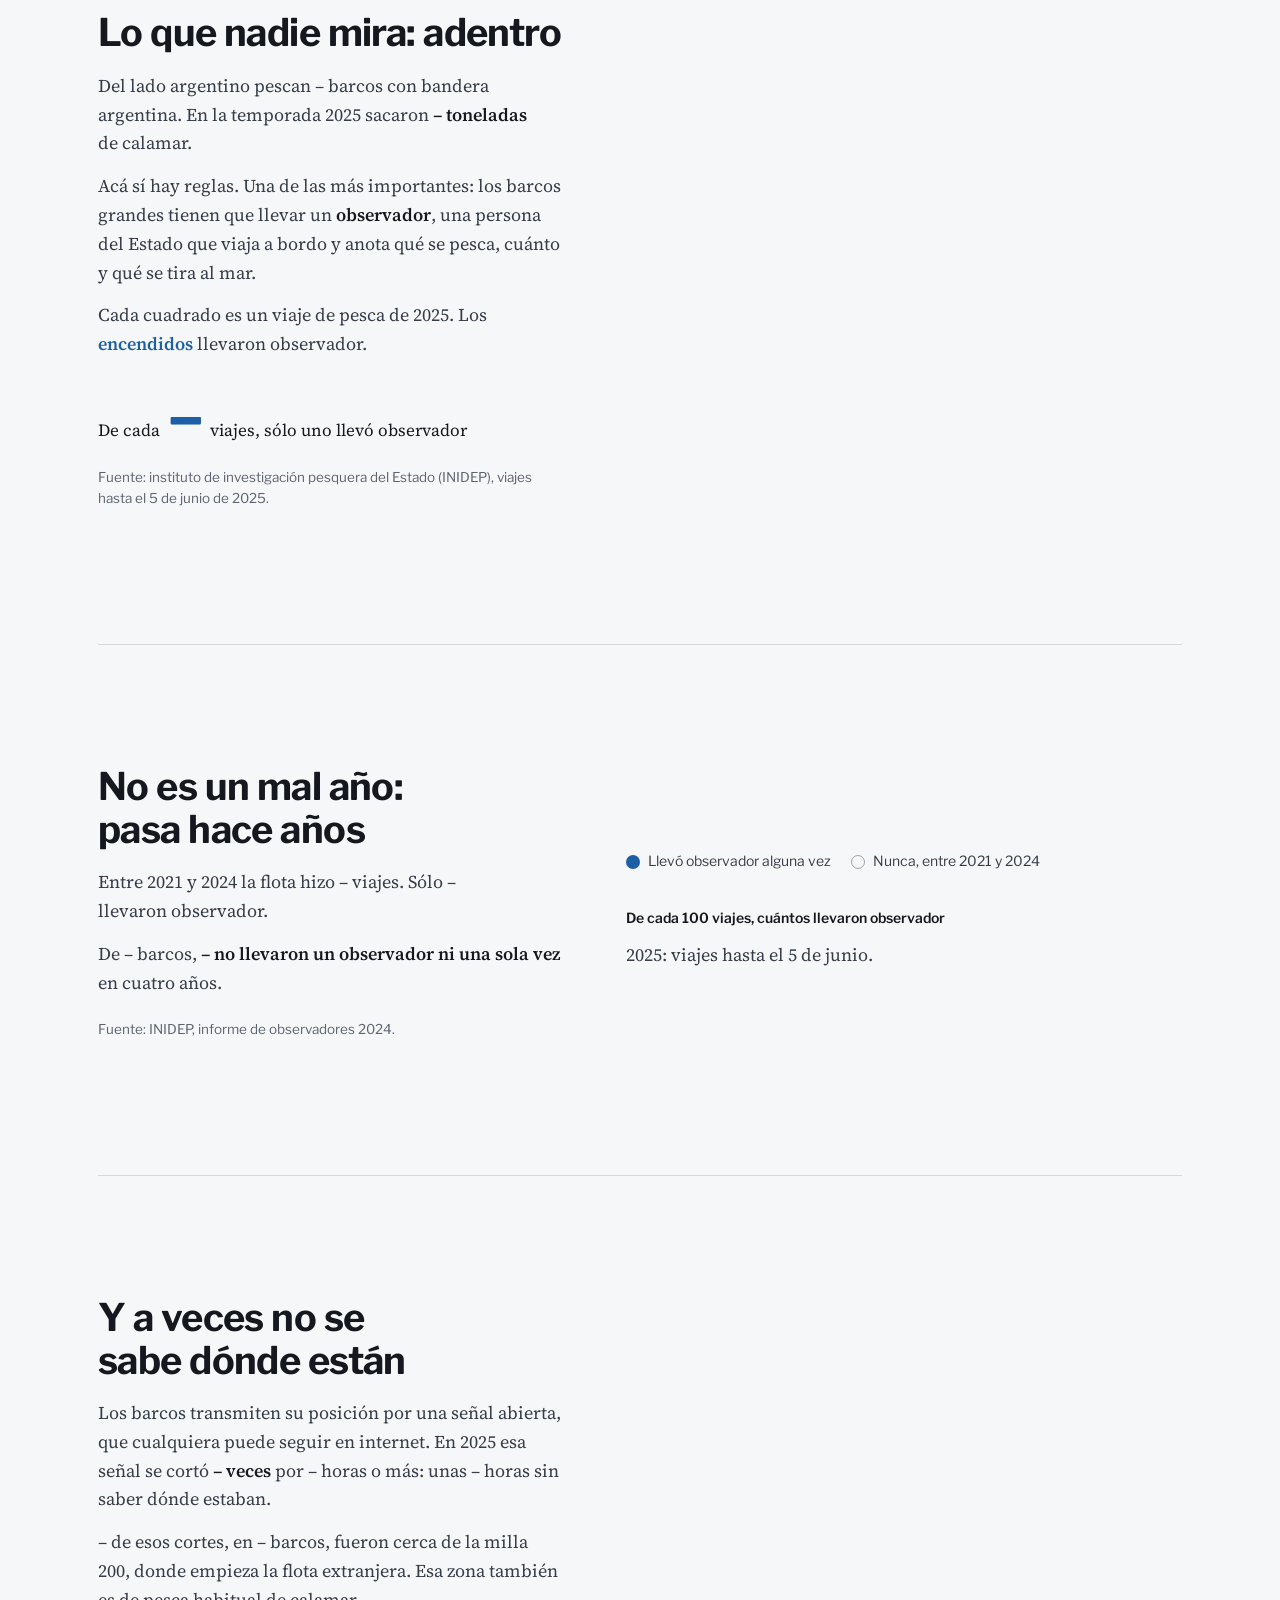
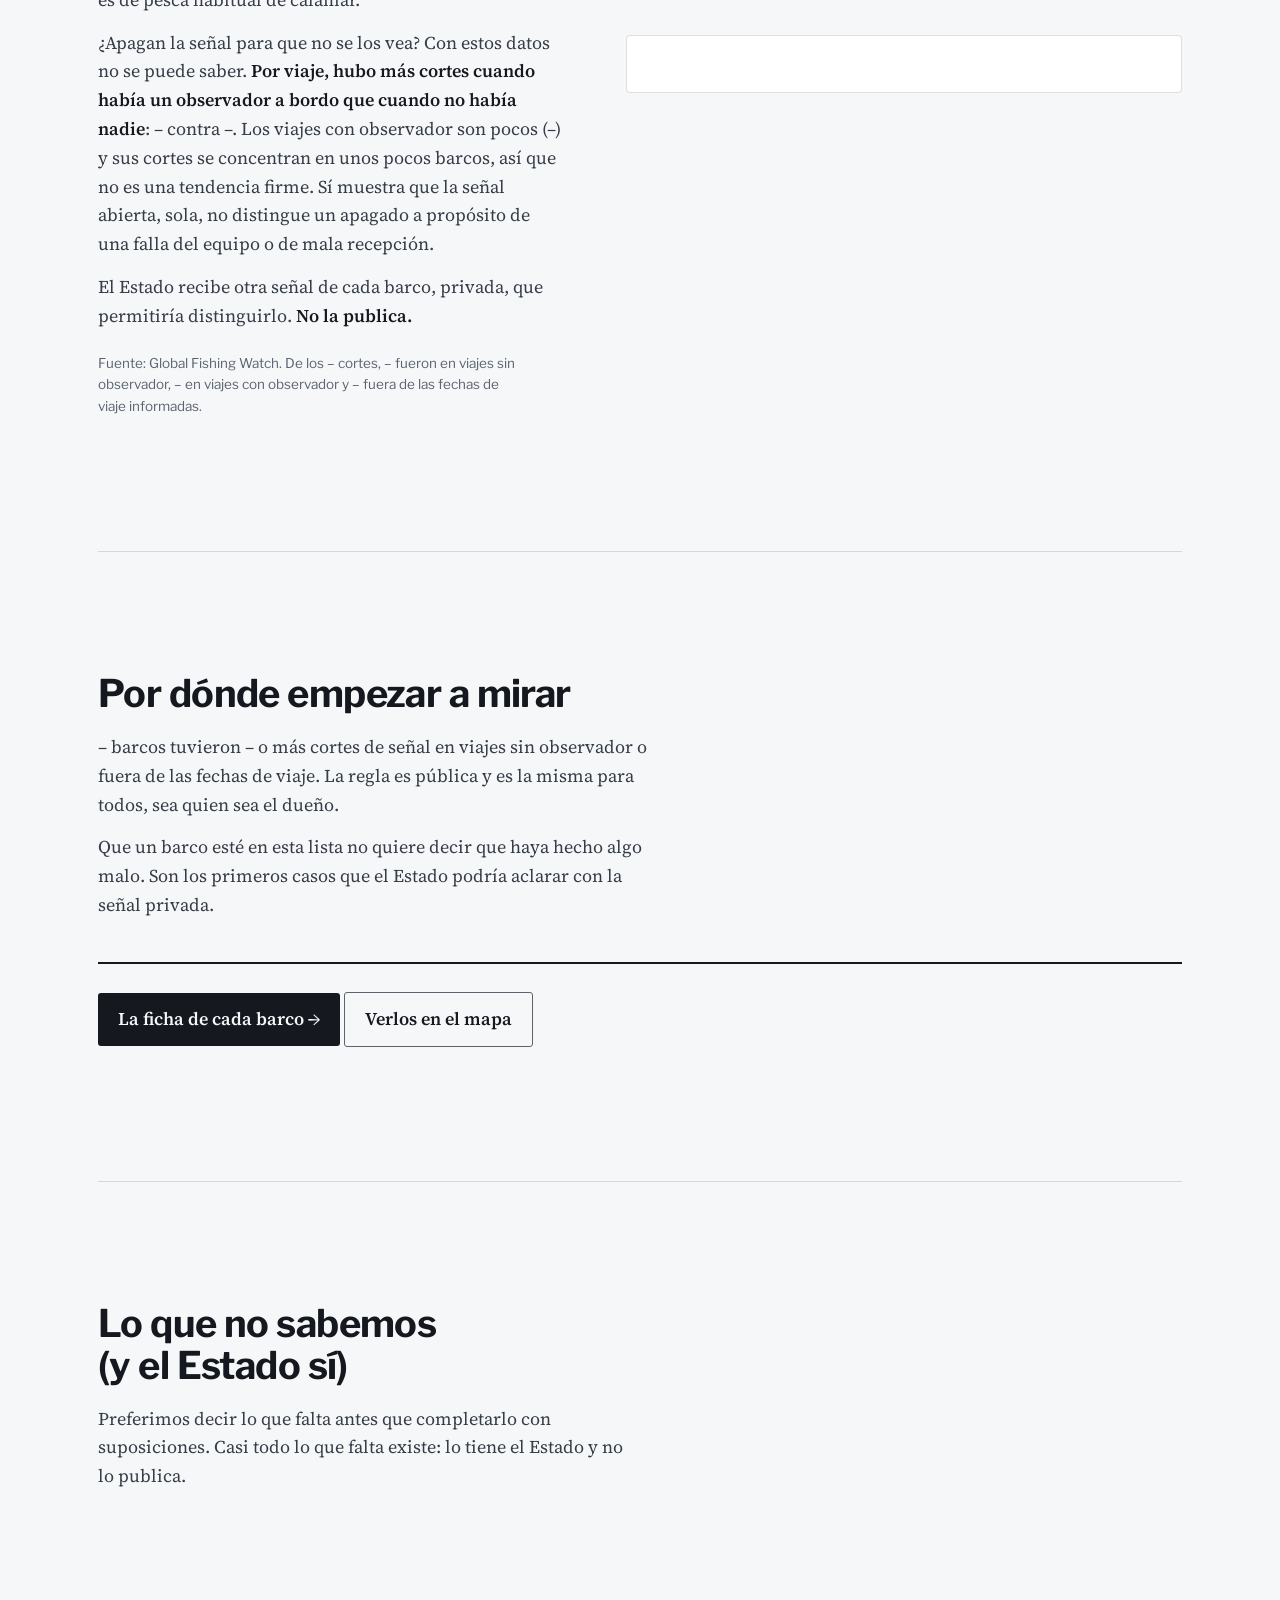
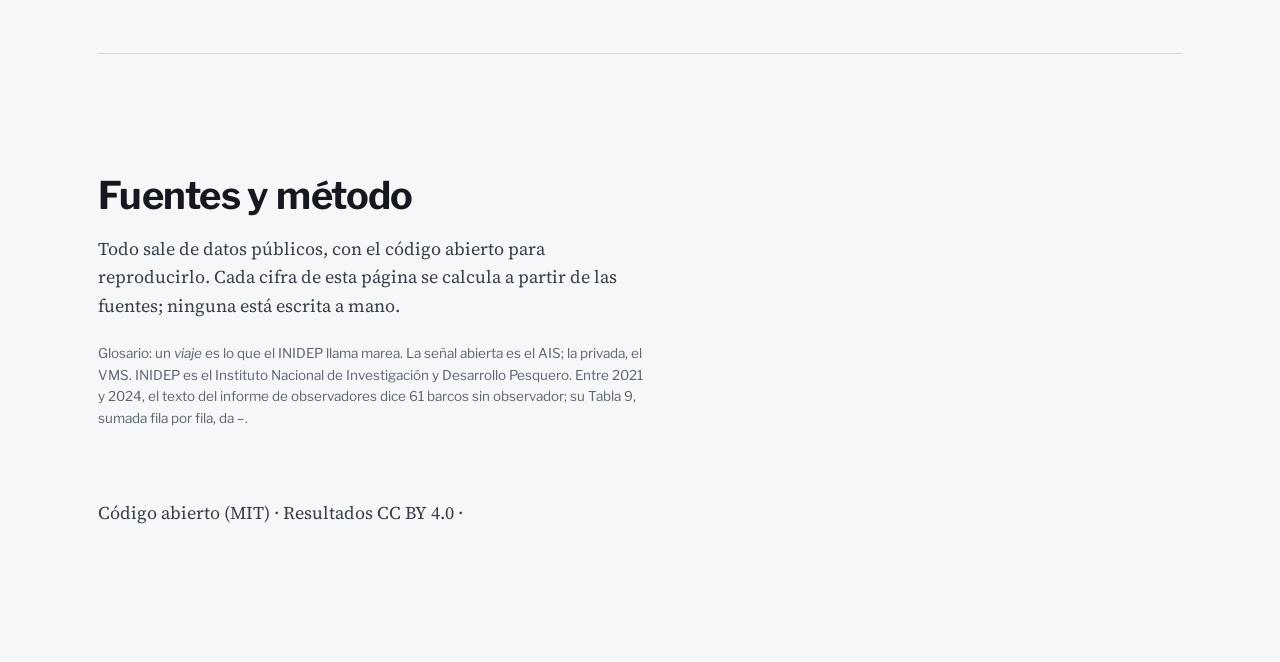
==== commit b01675a6: "fix: la misma cifra de cortes por barco en todas las páginas La historia, el índice de barcos y el m" ====
--- a/site/index.html
+++ b/site/index.html
@@ -80,7 +80,10 @@
         <p class="source">Fuente: INIDEP, informe de observadores 2024.</p>
       </div>
       <div class="viz-stack">
-        <div class="dots" id="dots-buques" role="img" aria-label="Barcos que llevaron o no observador entre 2021 y 2024"></div>
+        <div>
+          <div class="dots" id="dots-buques" role="img" aria-label="Barcos que llevaron o no observador entre 2021 y 2024"></div>
+          <ul class="dots-legend" aria-hidden="true"><li><i class="is-obs"></i>Llevó observador alguna vez</li><li><i class="is-never"></i>Nunca, entre 2021 y 2024</li></ul>
+        </div>
         <figure class="series">
           <figcaption class="series__title">De cada 100 viajes, cuántos llevaron observador</figcaption>
           <ol class="series__bars" id="series-anual"></ol>
--- a/site/cabecera.css
+++ b/site/cabecera.css
@@ -16,3 +16,4 @@
 .top a:focus-visible { outline: 2px solid var(--zee); outline-offset: 3px; border-radius: 2px; }
 @media (max-width: 860px) { .top__draft { display: none; } }
 @media (max-width: 420px) { .top { gap: 12px; } .top__nav { gap: 14px; font-size: 14px; } }
+@media (max-width: 370px) { .top { padding: 0 12px; } .top__nav { gap: 10px; font-size: 13.5px; } .top__brand { font-size: 19px; } }
--- a/site/relato.css
+++ b/site/relato.css
@@ -17,7 +17,6 @@
 .hero__title em { display: block; margin-top: 0.35em; color: var(--ink-2); font-style: italic; font-weight: 500; }
 .hero__title em span { color: var(--gap); font-style: normal; }
 .hero__lede { max-width: 58ch; margin: 32px 0 0; color: var(--ink-2); font-size: clamp(16px, 1.6vw, 19px); }
-.hero__scroll { margin: 48px 0 0; color: var(--ink-3); font-size: 13px; letter-spacing: 0.08em; }
 
 /* ---------- Capítulos ---------- */
 .chapter {
@@ -88,7 +87,7 @@
 .series__note { margin: 10px 0 0; color: var(--ink-3); font-size: 12.5px; }
 .is-ready .chapter .series__fill { transform: scaleY(0); transition: transform 900ms var(--ease) 300ms; }
 .is-ready .chapter.is-in .series__fill { transform: none; }
-.caveat { padding: 12px 14px; border-left: 2px solid var(--amarillo); background: rgba(138, 90, 0, 0.06); border-radius: 0 8px 8px 0; font-size: 15px; }
+.caveat { padding: 12px 14px; background: rgba(138, 90, 0, 0.06); border-radius: 4px; font-size: 15px; }
 
 .bars { display: grid; gap: 18px; padding: 28px; border: 1px solid var(--line); border-radius: 4px; background: var(--sea-1); }
 .bars__title { margin: 0; color: var(--ink-3); font-size: 12px; letter-spacing: 0.14em; text-transform: uppercase; }
@@ -107,10 +106,10 @@
 .cards { list-style: none; margin: 0; padding: 0; display: grid; grid-template-columns: repeat(auto-fill, minmax(250px, 1fr)); gap: 14px; }
 .card a {
   display: grid; gap: 4px; height: 100%; padding: 20px; text-decoration: none;
-  border: 1px solid var(--line); border-left: 3px solid var(--rojo); border-radius: 4px; background: var(--sea-1);
+  border: 1px solid var(--line); border-radius: 4px; background: var(--sea-1);
   transition: border-color 200ms var(--ease), transform 200ms var(--ease), background 200ms var(--ease);
 }
-.card a:hover { border-color: var(--line-strong); border-left-color: var(--rojo); background: var(--sea-2); transform: translateY(-2px); }
+.card a:hover { border-color: var(--line-strong); background: var(--sea-2); transform: translateY(-2px); }
 .card__name { font-weight: 600; font-size: 17px; }
 .card__owner { color: var(--ink-3); font-size: 12px; letter-spacing: 0.04em; text-transform: uppercase; }
 .card__big { margin-top: 12px; color: var(--rojo); font: 700 30px/1 var(--font-display); }
@@ -188,7 +187,6 @@
 .hero__title em { margin-top: 0.3em; color: var(--ink-2); font-style: normal; font-weight: 400; }
 .hero__lede { font-family: var(--font-read); font-size: clamp(18px, 1.7vw, 21px); color: var(--ink); }
 .hero__lede--small { font-family: var(--font-body); font-size: 15px; color: var(--ink-3); }
-.hero__scroll { display: none; }
 
 .chapter h2 { font: 700 clamp(26px, 3vw, 38px)/1.12 var(--font-display); letter-spacing: -0.015em; text-wrap: balance; }
 .chapter p { font-family: var(--font-read); font-size: 18px; line-height: 1.6; color: var(--ink-2); text-wrap: pretty; }
@@ -240,3 +238,10 @@
 .limits strong { color: var(--ink); }
 
 ::selection { background: var(--zee); color: var(--sea-0); }
+.bar__fill--con, .bar__fill--sin { background: var(--gap); }
+.zones__tag--can, .zones__tag--cant { background: var(--sea-1) !important; }
+.dots-legend { list-style: none; display: flex; flex-wrap: wrap; gap: 6px 20px; margin: 14px 0 0; padding: 0; color: var(--ink-2); font-size: 14px; }
+.dots-legend li { display: flex; align-items: center; gap: 8px; }
+.dots-legend i { width: 14px; height: 14px; border-radius: 50%; }
+.dots-legend .is-obs { background: var(--zee); }
+.dots-legend .is-never { border: 1.5px solid var(--cell-line); }
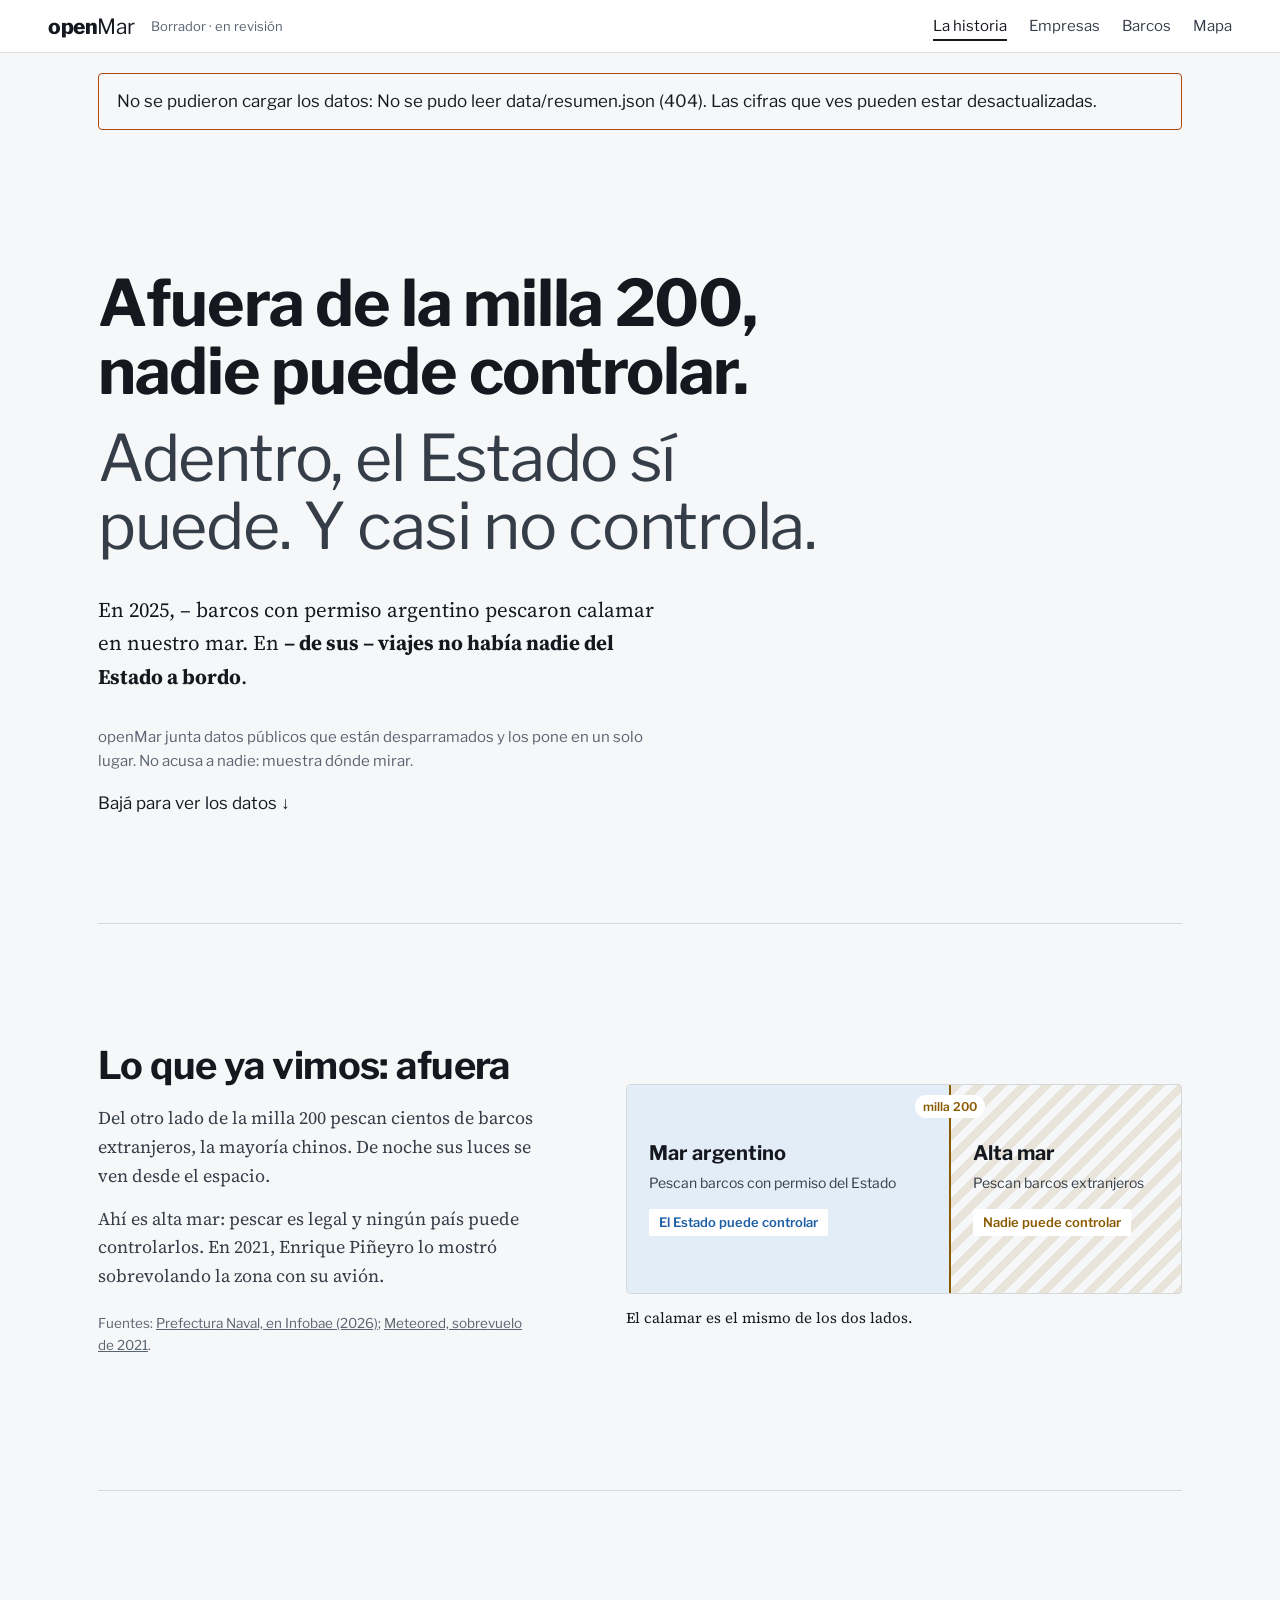
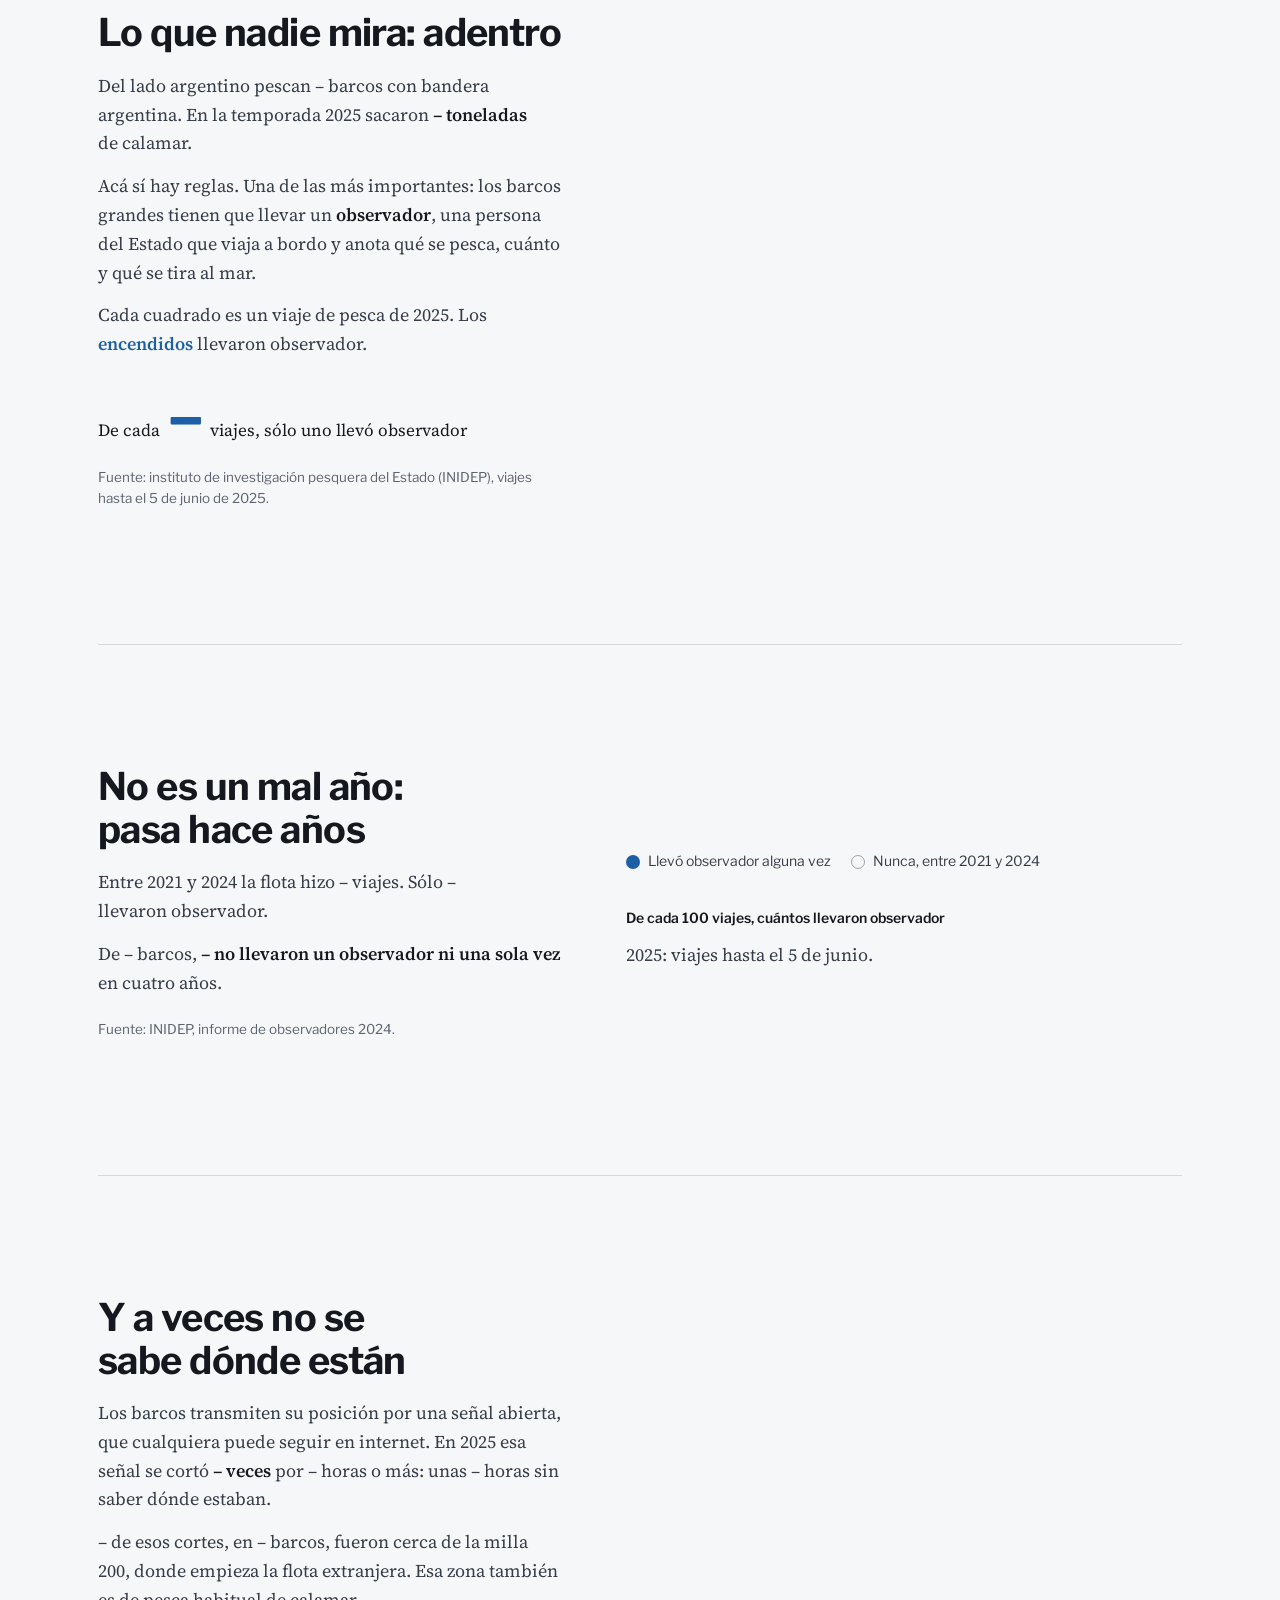
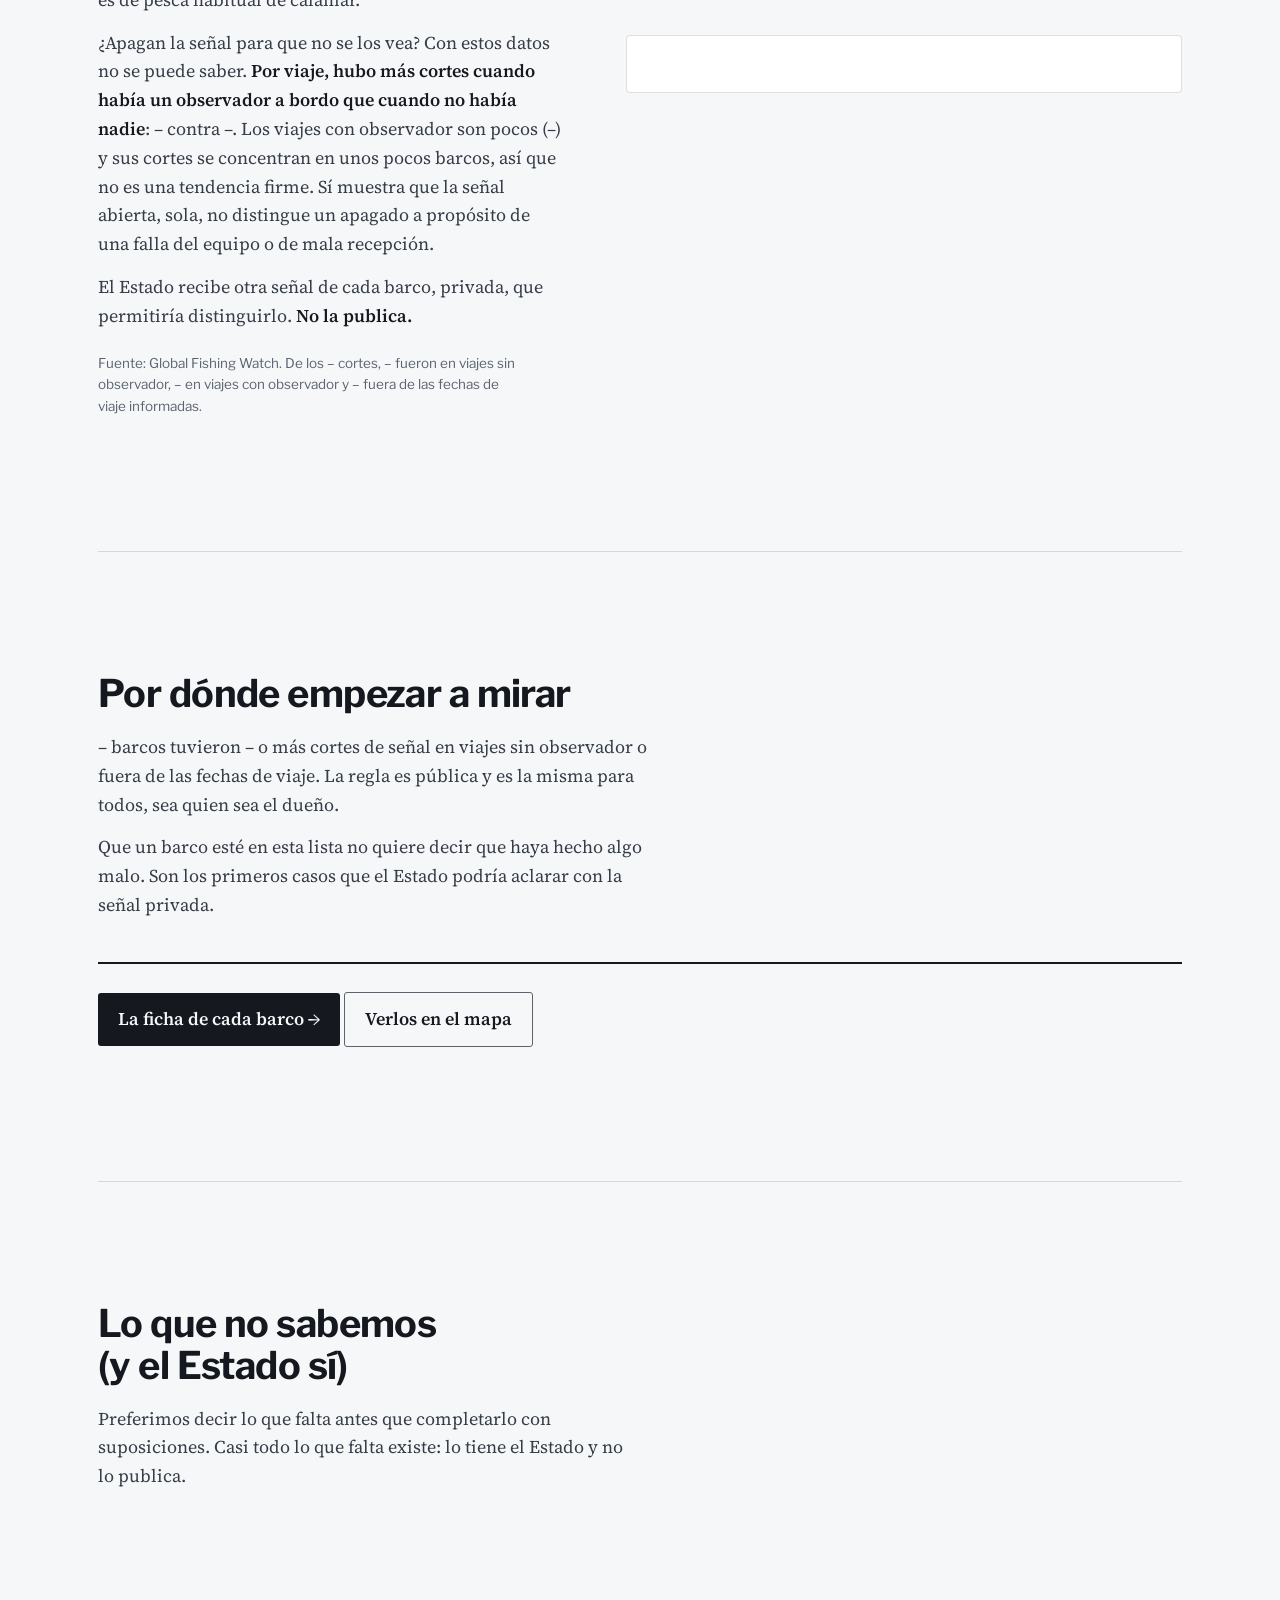
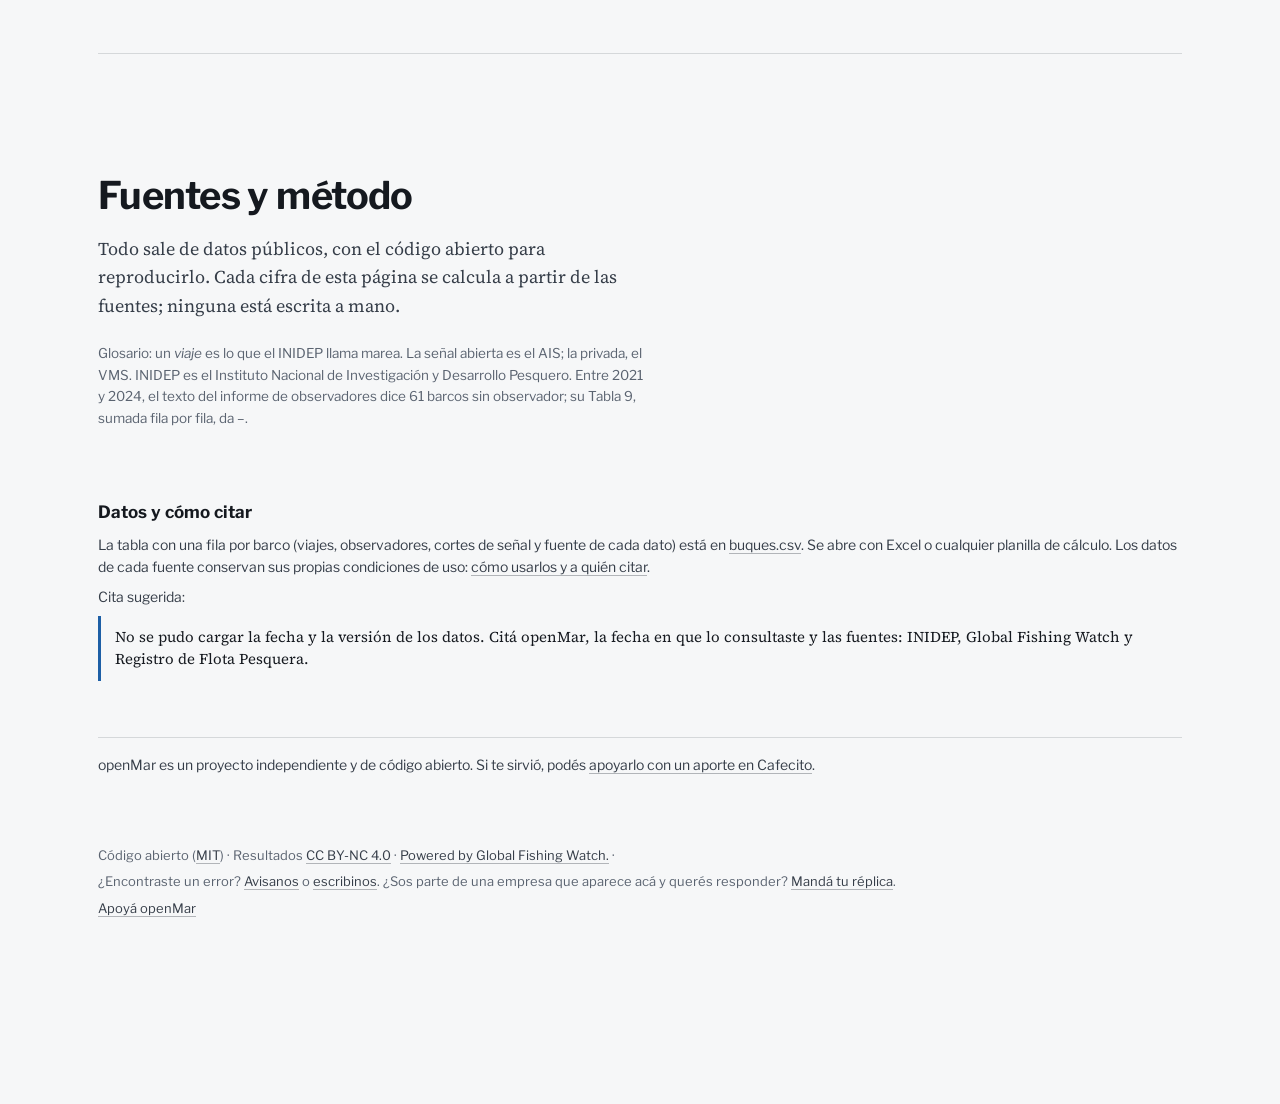
==== commit 561b8b8d: "feat: tarjetas para compartir, pie con licencia, corrección, réplica y aporte - Open Graph y Twitter" ====
--- a/site/index.html
+++ b/site/index.html
@@ -5,6 +5,23 @@
   <meta name="viewport" content="width=device-width, initial-scale=1">
   <title>openMar · Afuera y adentro de la milla 200</title>
   <meta name="description" content="Afuera de la milla 200 nadie puede controlar. Adentro el Estado sí puede: cuántos viajes de la flota calamarera argentina llevaron un observador a bordo en 2025. Datos públicos, con su fuente.">
+  <link rel="canonical" href="https://openmar.example/">
+  <meta property="og:type" content="website">
+  <meta property="og:site_name" content="openMar">
+  <meta property="og:locale" content="es_AR">
+  <meta property="og:title" content="Afuera y adentro de la milla 200 · openMar">
+  <meta property="og:description" content="Afuera de la milla 200 nadie puede controlar. Adentro el Estado sí puede: cuántos viajes de la flota calamarera argentina llevaron un observador a bordo en 2025. Datos públicos, con su fuente.">
+  <meta property="og:url" content="https://openmar.example/">
+  <meta property="og:image" content="https://openmar.example/img/compartir.png">
+  <meta property="og:image:type" content="image/png">
+  <meta property="og:image:width" content="1200">
+  <meta property="og:image:height" content="630">
+  <meta property="og:image:alt" content="openMar: en la temporada de calamar 2025, sólo 1 de cada 15 viajes de la flota argentina llevó un observador del Estado a bordo.">
+  <meta name="twitter:card" content="summary_large_image">
+  <meta name="twitter:title" content="Afuera y adentro de la milla 200 · openMar">
+  <meta name="twitter:description" content="Afuera de la milla 200 nadie puede controlar. Adentro el Estado sí puede: cuántos viajes de la flota calamarera argentina llevaron un observador a bordo en 2025. Datos públicos, con su fuente.">
+  <meta name="twitter:image" content="https://openmar.example/img/compartir.png">
+  <meta name="twitter:image:alt" content="openMar: en la temporada de calamar 2025, sólo 1 de cada 15 viajes de la flota argentina llevó un observador del Estado a bordo.">
   <meta name="robots" content="noindex, nofollow">
   <meta name="theme-color" content="#ffffff">
   <link rel="icon" href="data:image/svg+xml,%3Csvg xmlns='http://www.w3.org/2000/svg' viewBox='0 0 32 32'%3E%3Crect width='32' height='32' rx='4' fill='%2315191f'/%3E%3Crect x='7' y='7' width='8' height='8' fill='%231d5fa6'/%3E%3Crect x='17' y='7' width='8' height='8' fill='%23ffffff' opacity='.35'/%3E%3Crect x='7' y='17' width='8' height='8' fill='%23ffffff' opacity='.35'/%3E%3Crect x='17' y='17' width='8' height='8' fill='%23ffffff' opacity='.35'/%3E%3C/svg%3E">
@@ -13,6 +30,8 @@
   <link href="https://fonts.googleapis.com/css2?family=Libre+Franklin:wght@400;500;600;700;800&family=Source+Serif+4:opsz,wght@8..60,400;8..60,600&display=swap" rel="stylesheet">
   <link href="tokens.css" rel="stylesheet">
   <link href="cabecera.css" rel="stylesheet">
+  <link href="pie.css" rel="stylesheet">
+  <script src="enlaces.js" defer></script>
   <link href="relato.css" rel="stylesheet">
 </head>
 <body>
@@ -132,7 +151,20 @@
         <p class="source">Glosario: un <em>viaje</em> es lo que el INIDEP llama marea. La señal abierta es el AIS; la privada, el VMS. INIDEP es el Instituto Nacional de Investigación y Desarrollo Pesquero. Entre 2021 y 2024, el texto del informe de observadores dice 61 barcos sin observador; su Tabla 9, sumada fila por fila, da <span data-n="relato.historico_2021_2024.buques_nunca_con_observador">–</span>.</p>
       </div>
       <ul class="sources" id="sources"></ul>
-      <p class="foot">Código abierto (MIT) · Resultados CC BY 4.0 · <span id="generated"></span></p>
+      <div class="cite" id="citar">
+        <h3>Datos y cómo citar</h3>
+        <p>La tabla con una fila por barco (viajes, observadores, cortes de señal y fuente de cada dato) está en <a href="data/buques.csv" download>buques.csv</a>. Se abre con Excel o cualquier planilla de cálculo. Los datos de cada fuente conservan sus propias condiciones de uso: <a href="https://github.com/eroveda/openMar/blob/main/LICENSE-DATOS.md">cómo usarlos y a quién citar</a>.</p>
+        <p>Cita sugerida:</p>
+        <p class="cite__text" id="cita">openMar. La flota calamarera argentina, barco por barco. Fuentes: INIDEP, Global Fishing Watch y Registro de Flota Pesquera.</p>
+      </div>
+      <aside class="support" data-enlace="cafecito" hidden aria-label="Apoyar el proyecto">
+        <p>openMar es un proyecto independiente y de código abierto. Si te sirvió, podés <a>apoyarlo con un aporte en Cafecito</a>.</p>
+      </aside>
+      <div class="foot">
+        <p>Código abierto (<a href="https://github.com/eroveda/openMar/blob/main/LICENSE">MIT</a>) · Resultados <a href="https://github.com/eroveda/openMar/blob/main/LICENSE-DATOS.md">CC BY-NC 4.0</a> · <a href="https://globalfishingwatch.org" rel="noopener">Powered by Global Fishing Watch.</a> · <span id="generated"></span></p>
+        <p>¿Encontraste un error? <a href="https://github.com/eroveda/openMar/issues/new?template=correccion.yml" data-issue="correccion">Avisanos</a><span data-enlace="correo" hidden> o <a>escribinos</a></span>. ¿Sos parte de una empresa que aparece acá y querés responder? <a href="https://github.com/eroveda/openMar/issues/new?template=replica.yml" data-issue="replica">Mandá tu réplica</a>.</p>
+        <p data-enlace="cafecito" hidden><a>Apoyá openMar</a></p>
+      </div>
     </section>
   </main>
 
--- a/site/pie.css
+++ b/site/pie.css
@@ -0,0 +1,55 @@
+/* Pie, canal de corrección y réplica, aporte y cita. Discreto: texto, no banners. */
+.foot p,
+.chapter .foot p {
+  margin: 0 0 6px;
+  font-family: var(--font-body);
+  font-size: 13px;
+  line-height: 1.55;
+  color: var(--ink-3);
+}
+.foot a,
+.respond a,
+.cite a,
+.support a { color: var(--ink-2); text-underline-offset: 3px; text-decoration-color: var(--line-strong); }
+.foot a:hover,
+.respond a:hover,
+.cite a:hover,
+.support a:hover { color: var(--zee); text-decoration-color: currentColor; }
+.foot a:focus-visible,
+.respond a:focus-visible,
+.cite a:focus-visible,
+.support a:focus-visible { outline: 2px solid var(--zee); outline-offset: 2px; }
+
+/* En la ficha y al cerrar la historia: una línea con filete arriba. */
+.respond,
+.support {
+  margin: 28px 0 0;
+  padding-top: 16px;
+  border-top: 1px solid var(--line);
+}
+.respond h2 { margin: 0 0 6px; font-family: var(--font-display); font-size: 16px; color: var(--ink); }
+.respond p,
+.support p,
+.chapter .support p {
+  margin: 0 0 6px;
+  font-family: var(--font-body);
+  font-size: 14px;
+  line-height: 1.55;
+  color: var(--ink-2);
+}
+
+/* Datos y cómo citar */
+.cite h3 { margin: 0 0 8px; font-family: var(--font-display); font-size: 17px; color: var(--ink); }
+.cite p,
+.chapter .cite p { font-family: var(--font-body); font-size: 14px; line-height: 1.55; color: var(--ink-2); margin: 0 0 8px; }
+.cite__text,
+.chapter .cite p.cite__text {
+  margin: 0;
+  padding: 10px 14px;
+  border-left: 3px solid var(--zee);
+  background: var(--sea-0);
+  font-family: var(--font-read);
+  font-size: 15px;
+  line-height: 1.5;
+  color: var(--ink);
+}
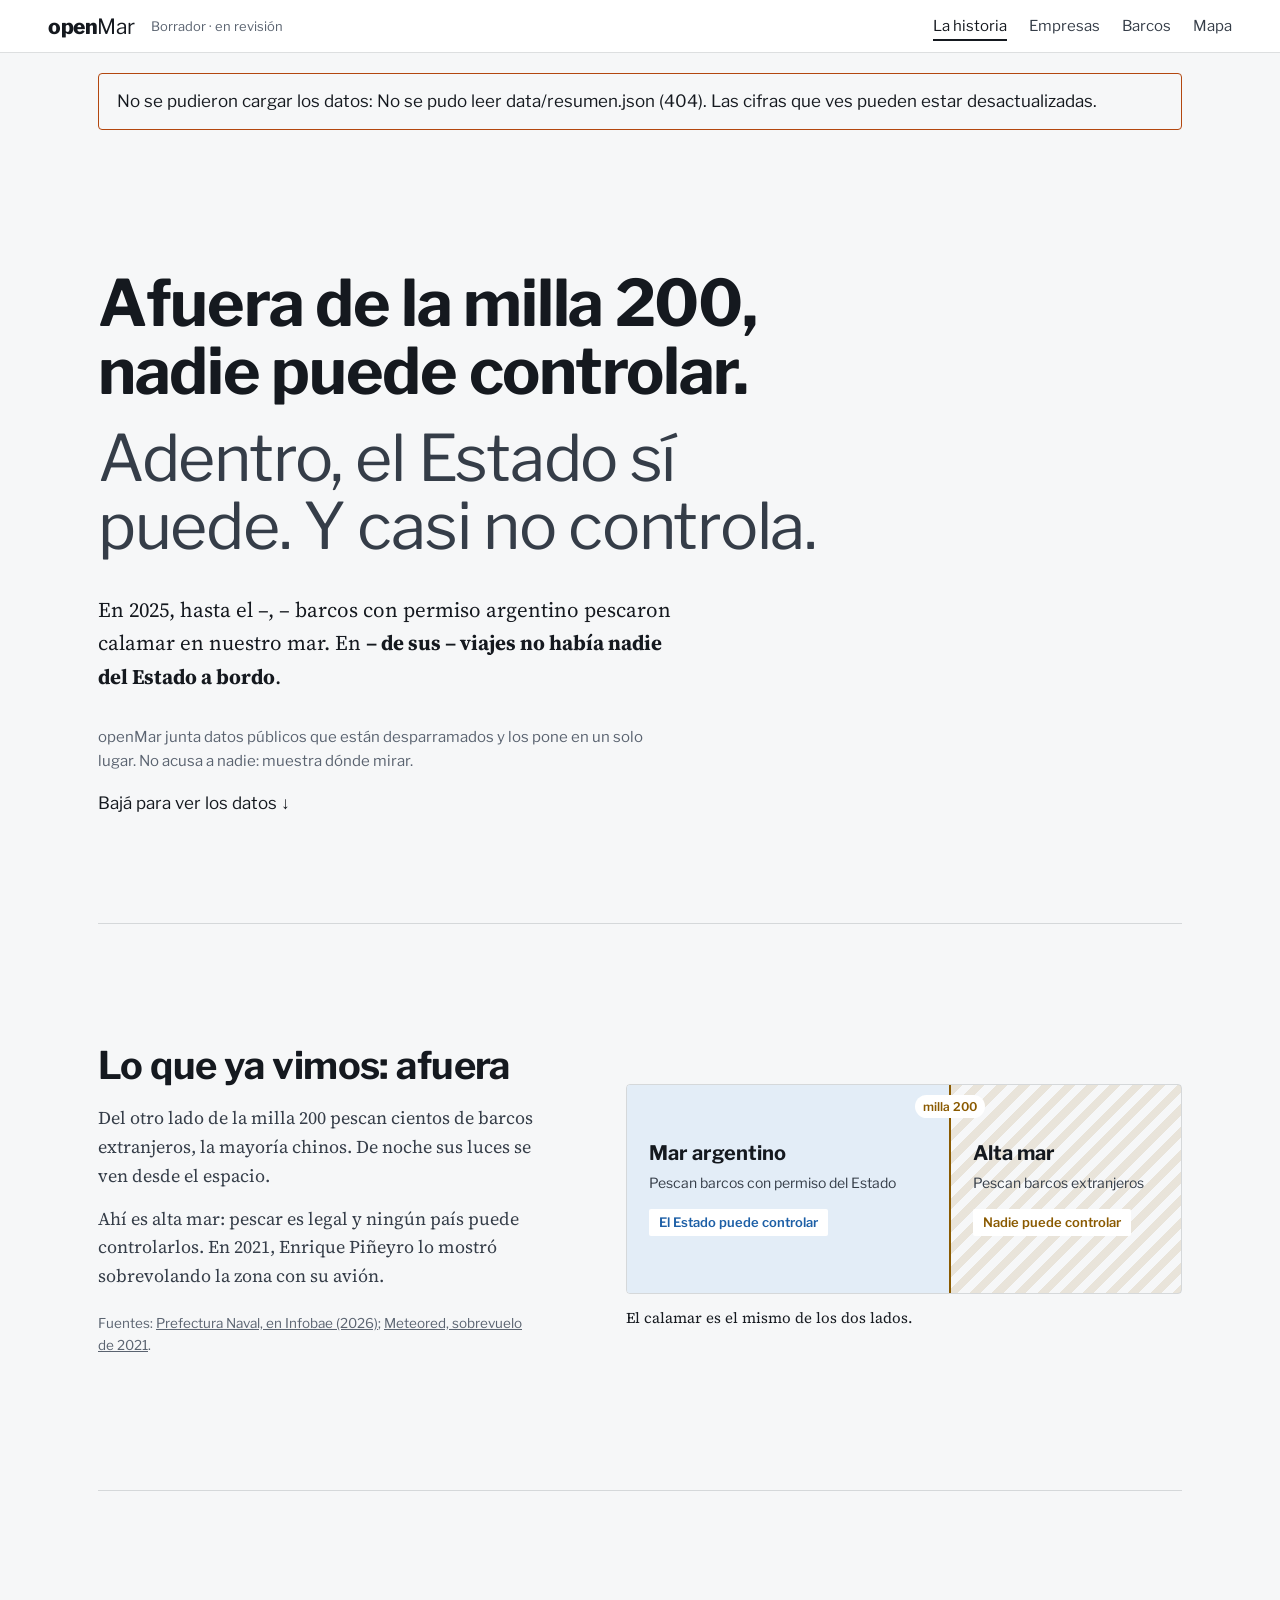
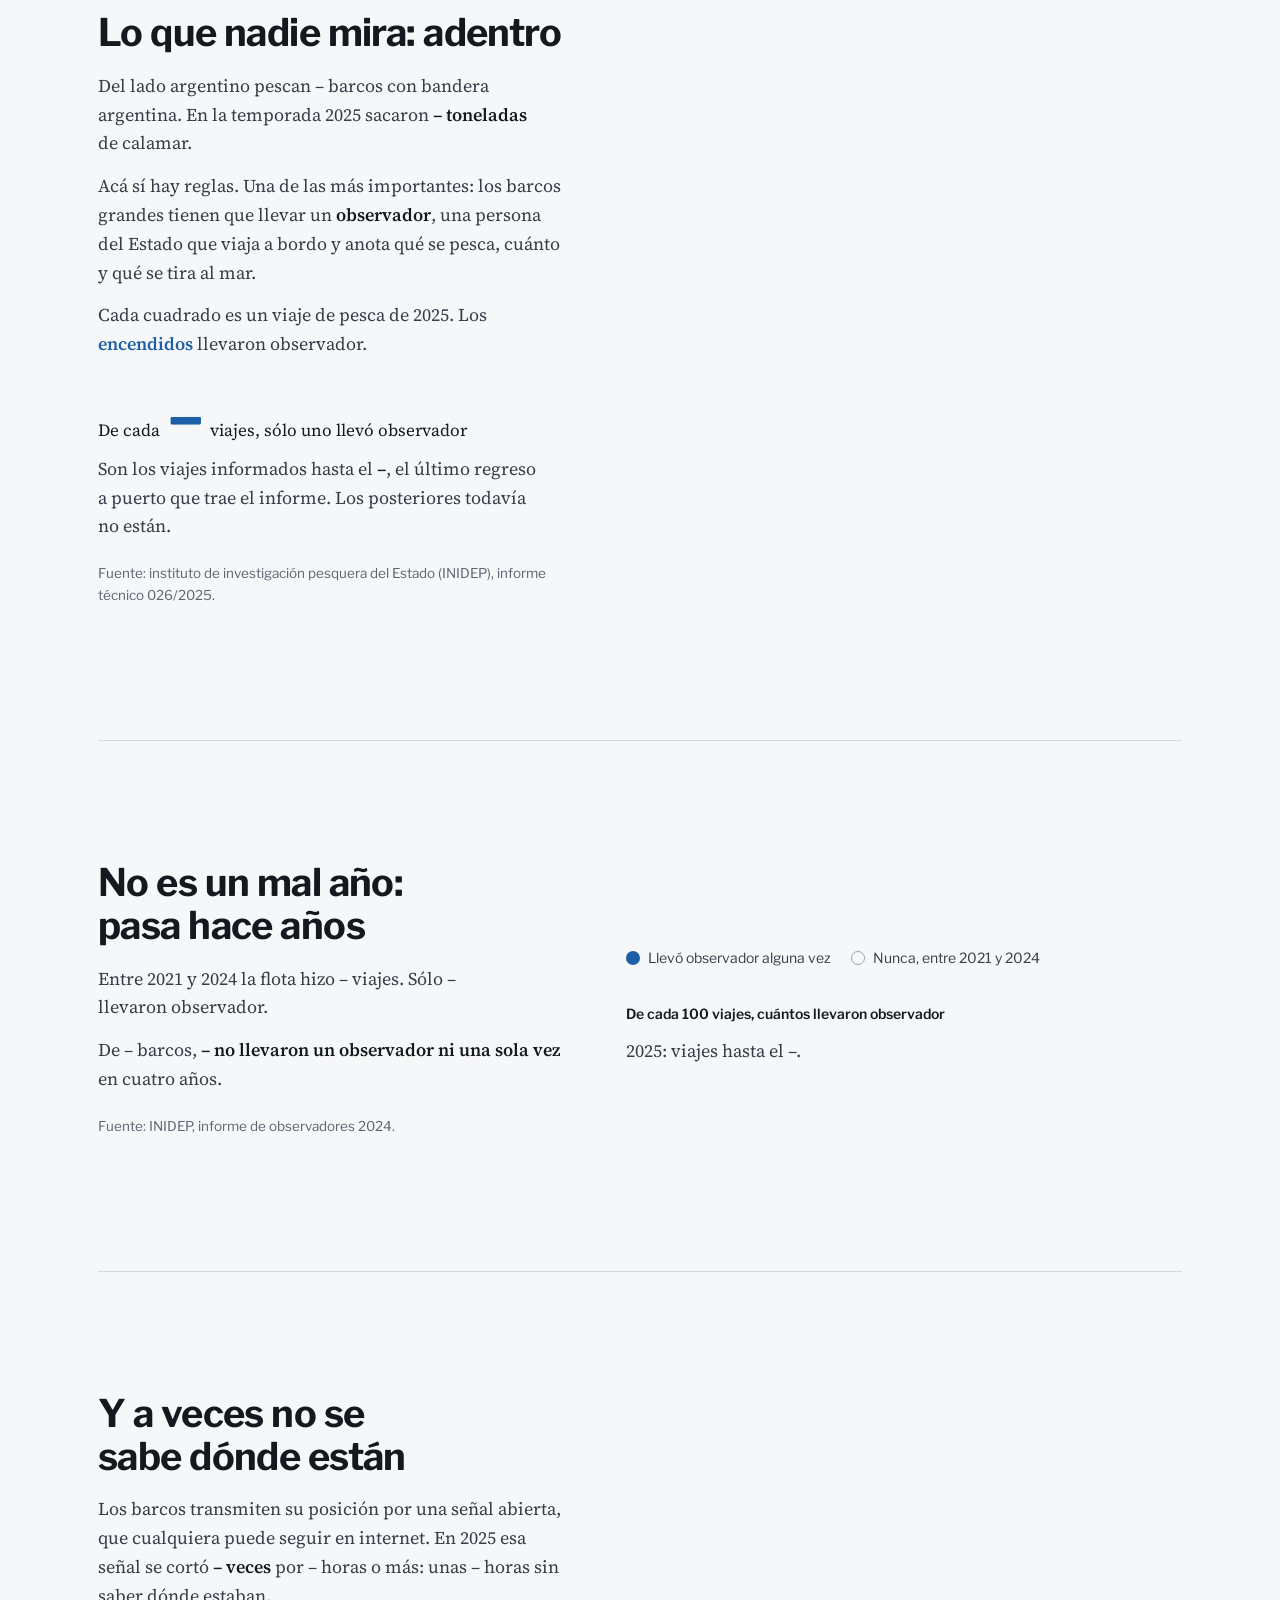
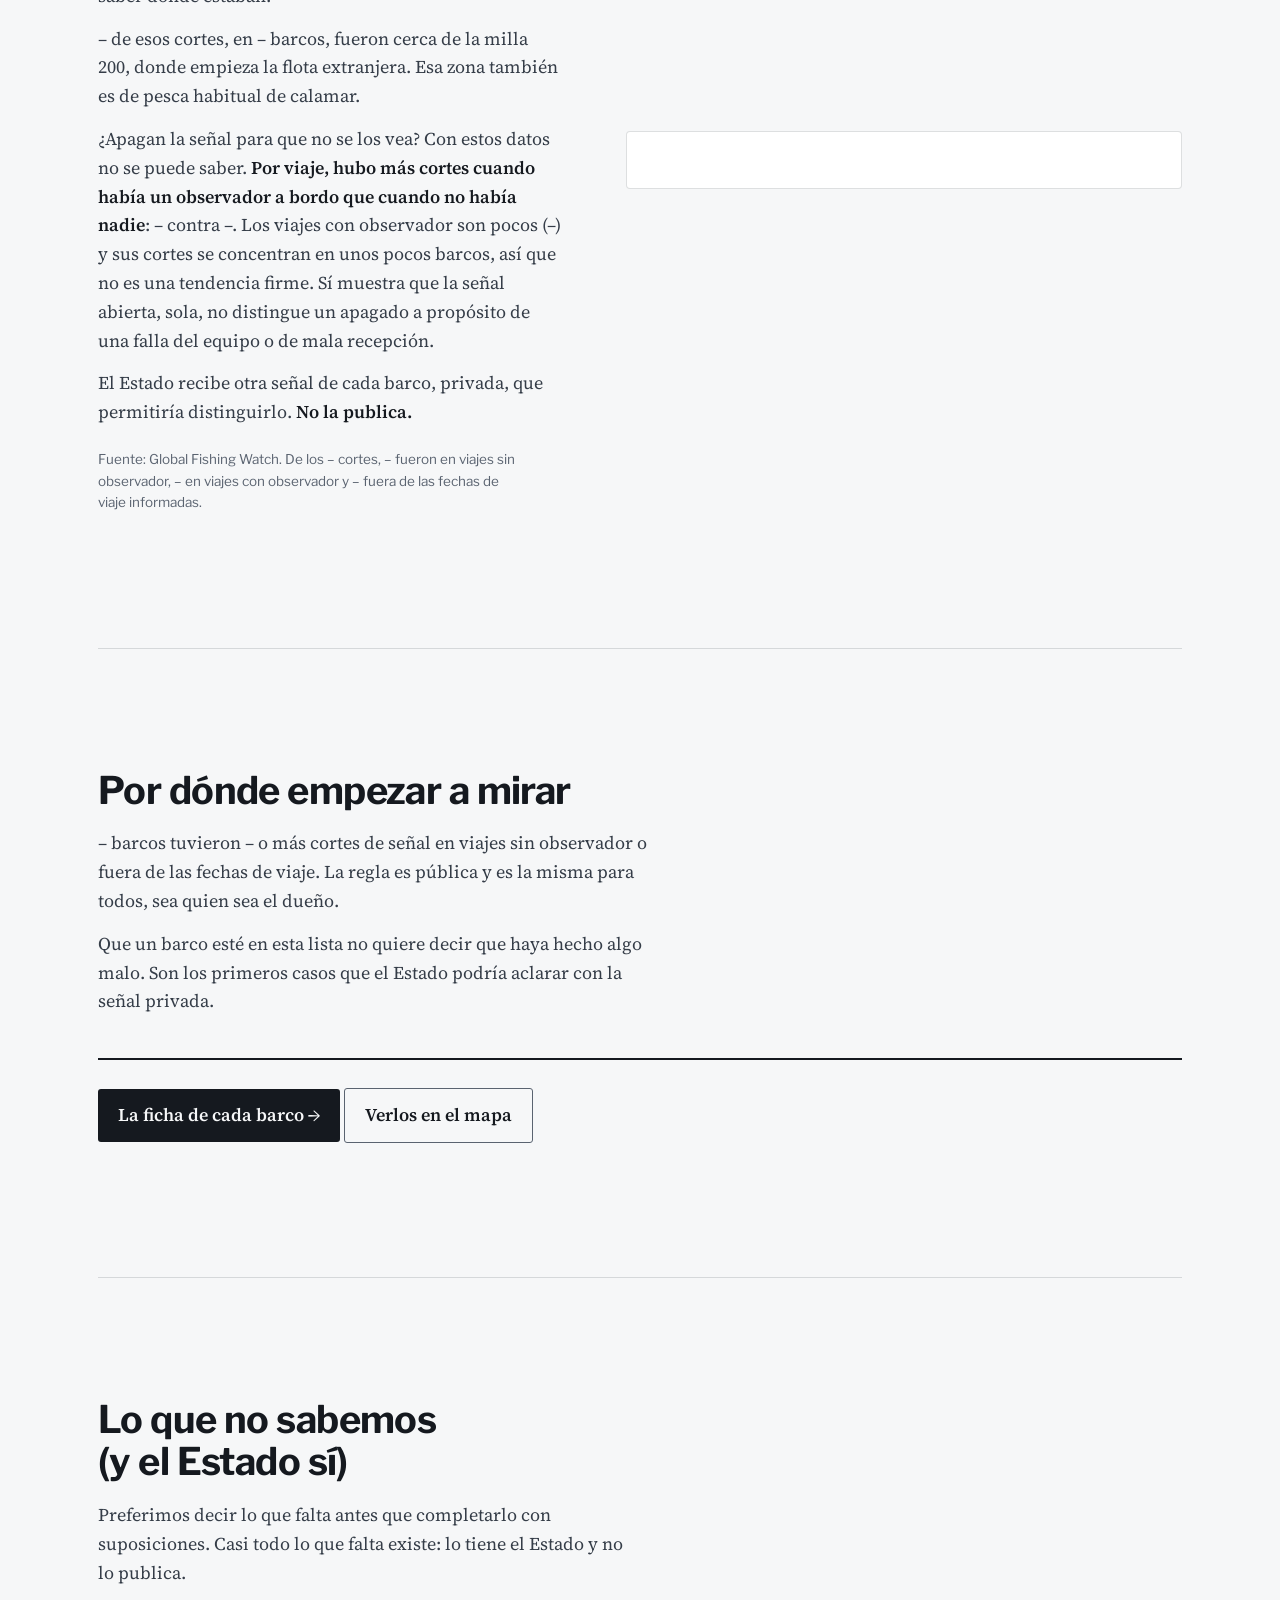
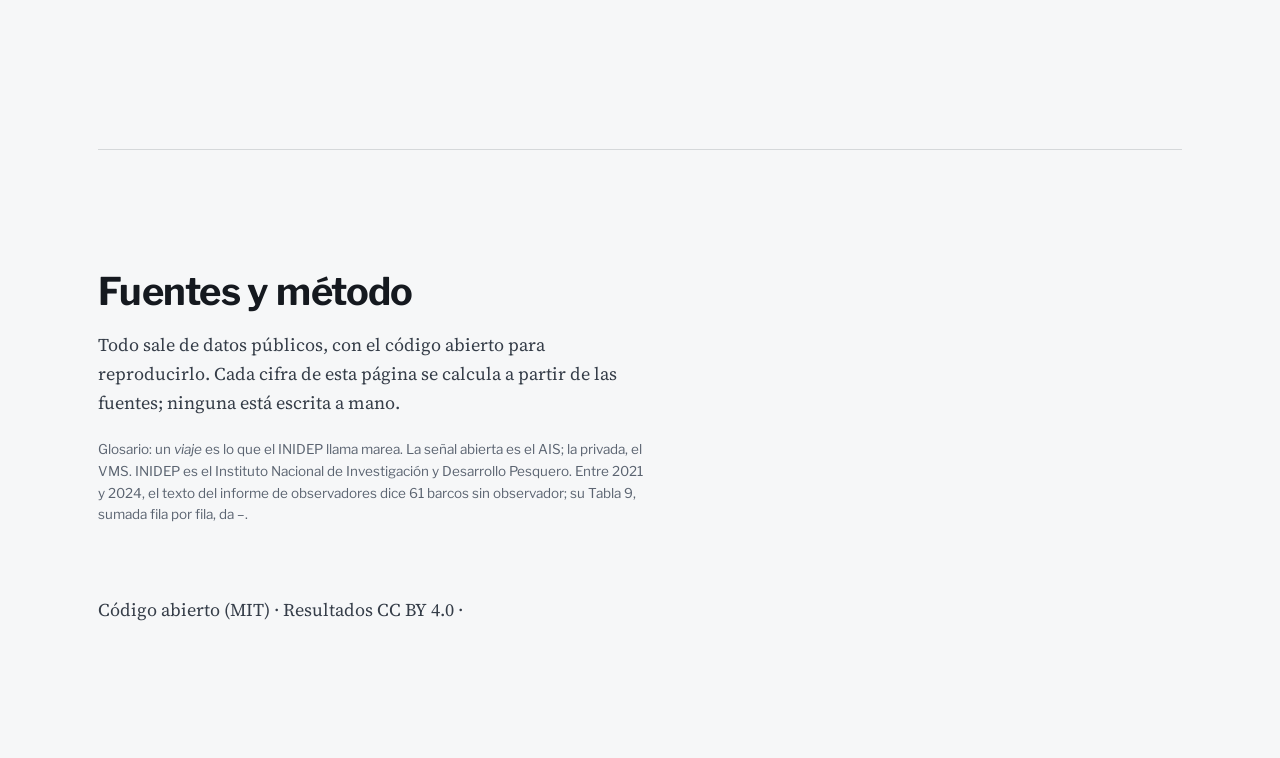
==== commit 5d704140: "fix: el total de cortes como única cifra por barco en todas las páginas La historia, el tablero, las" ====
--- a/site/index.html
+++ b/site/index.html
@@ -5,23 +5,6 @@
   <meta name="viewport" content="width=device-width, initial-scale=1">
   <title>openMar · Afuera y adentro de la milla 200</title>
   <meta name="description" content="Afuera de la milla 200 nadie puede controlar. Adentro el Estado sí puede: cuántos viajes de la flota calamarera argentina llevaron un observador a bordo en 2025. Datos públicos, con su fuente.">
-  <link rel="canonical" href="https://openmar.example/">
-  <meta property="og:type" content="website">
-  <meta property="og:site_name" content="openMar">
-  <meta property="og:locale" content="es_AR">
-  <meta property="og:title" content="Afuera y adentro de la milla 200 · openMar">
-  <meta property="og:description" content="Afuera de la milla 200 nadie puede controlar. Adentro el Estado sí puede: cuántos viajes de la flota calamarera argentina llevaron un observador a bordo en 2025. Datos públicos, con su fuente.">
-  <meta property="og:url" content="https://openmar.example/">
-  <meta property="og:image" content="https://openmar.example/img/compartir.png">
-  <meta property="og:image:type" content="image/png">
-  <meta property="og:image:width" content="1200">
-  <meta property="og:image:height" content="630">
-  <meta property="og:image:alt" content="openMar: en la temporada de calamar 2025, sólo 1 de cada 15 viajes de la flota argentina llevó un observador del Estado a bordo.">
-  <meta name="twitter:card" content="summary_large_image">
-  <meta name="twitter:title" content="Afuera y adentro de la milla 200 · openMar">
-  <meta name="twitter:description" content="Afuera de la milla 200 nadie puede controlar. Adentro el Estado sí puede: cuántos viajes de la flota calamarera argentina llevaron un observador a bordo en 2025. Datos públicos, con su fuente.">
-  <meta name="twitter:image" content="https://openmar.example/img/compartir.png">
-  <meta name="twitter:image:alt" content="openMar: en la temporada de calamar 2025, sólo 1 de cada 15 viajes de la flota argentina llevó un observador del Estado a bordo.">
   <meta name="robots" content="noindex, nofollow">
   <meta name="theme-color" content="#ffffff">
   <link rel="icon" href="data:image/svg+xml,%3Csvg xmlns='http://www.w3.org/2000/svg' viewBox='0 0 32 32'%3E%3Crect width='32' height='32' rx='4' fill='%2315191f'/%3E%3Crect x='7' y='7' width='8' height='8' fill='%231d5fa6'/%3E%3Crect x='17' y='7' width='8' height='8' fill='%23ffffff' opacity='.35'/%3E%3Crect x='7' y='17' width='8' height='8' fill='%23ffffff' opacity='.35'/%3E%3Crect x='17' y='17' width='8' height='8' fill='%23ffffff' opacity='.35'/%3E%3C/svg%3E">
@@ -30,8 +13,6 @@
   <link href="https://fonts.googleapis.com/css2?family=Libre+Franklin:wght@400;500;600;700;800&family=Source+Serif+4:opsz,wght@8..60,400;8..60,600&display=swap" rel="stylesheet">
   <link href="tokens.css" rel="stylesheet">
   <link href="cabecera.css" rel="stylesheet">
-  <link href="pie.css" rel="stylesheet">
-  <script src="enlaces.js" defer></script>
   <link href="relato.css" rel="stylesheet">
 </head>
 <body>
@@ -54,7 +35,7 @@
         Afuera de la milla 200, nadie puede controlar.
         <em>Adentro, el Estado sí puede. Y casi no controla.</em>
       </h1>
-      <p class="hero__lede">En 2025, <span data-n="relato.temporada.buques">–</span> barcos con permiso argentino pescaron calamar en nuestro mar. En <strong><span data-n="relato.temporada.mareas_sin_observador">–</span> de sus <span data-n="relato.temporada.mareas">–</span> viajes no había nadie del Estado a bordo</strong>.</p>
+      <p class="hero__lede">En 2025<span data-opcional>, hasta el <span data-n="relato.temporada.fecha_corte" data-fmt="fechaCorta">–</span></span>, <span data-n="relato.temporada.buques">–</span> barcos con permiso argentino pescaron calamar en nuestro mar. En <strong><span data-n="relato.temporada.mareas_sin_observador">–</span> de sus <span data-n="relato.temporada.mareas">–</span> viajes no había nadie del Estado a bordo</strong>.</p>
       <p class="hero__lede hero__lede--small">openMar junta datos públicos que están desparramados y los pone en un solo lugar. No acusa a nadie: muestra dónde mirar.</p>
       <p class="hero__scroll" aria-hidden="true">Bajá para ver los datos ↓</p>
     </section>
@@ -85,7 +66,8 @@
         <p>Acá sí hay reglas. Una de las más importantes: los barcos grandes tienen que llevar un <strong>observador</strong>, una persona del Estado que viaja a bordo y anota qué se pesca, cuánto y qué se tira al mar.</p>
         <p>Cada cuadrado es un viaje de pesca de 2025. Los <strong class="hl-obs">encendidos</strong> llevaron observador.</p>
         <p class="figure-big"><small>De cada</small> <span data-n="derivado.uno_de_cada" data-fmt="int">–</span><small>viajes, sólo uno llevó observador</small></p>
-        <p class="source">Fuente: instituto de investigación pesquera del Estado (INIDEP), viajes hasta el 5 de junio de 2025.</p>
+        <p class="figure-big__when" data-opcional>Son los viajes informados hasta el <strong><span data-n="relato.temporada.fecha_corte" data-fmt="fecha">–</span></strong>, el último regreso a puerto que trae el informe. Los posteriores todavía no están.</p>
+        <p class="source">Fuente: instituto de investigación pesquera del Estado (INIDEP), informe técnico 026/2025.</p>
       </div>
       <div class="waffle" id="waffle-mareas" role="img" aria-label="Viajes de la temporada con y sin observador"></div>
     </section>
@@ -106,7 +88,7 @@
         <figure class="series">
           <figcaption class="series__title">De cada 100 viajes, cuántos llevaron observador</figcaption>
           <ol class="series__bars" id="series-anual"></ol>
-          <p class="series__note">2025: viajes hasta el 5 de junio.</p>
+          <p class="series__note" data-opcional>2025: viajes hasta el <span data-n="relato.temporada.fecha_corte" data-fmt="fechaCorta">–</span>.</p>
         </figure>
       </div>
     </section>
@@ -151,20 +133,7 @@
         <p class="source">Glosario: un <em>viaje</em> es lo que el INIDEP llama marea. La señal abierta es el AIS; la privada, el VMS. INIDEP es el Instituto Nacional de Investigación y Desarrollo Pesquero. Entre 2021 y 2024, el texto del informe de observadores dice 61 barcos sin observador; su Tabla 9, sumada fila por fila, da <span data-n="relato.historico_2021_2024.buques_nunca_con_observador">–</span>.</p>
       </div>
       <ul class="sources" id="sources"></ul>
-      <div class="cite" id="citar">
-        <h3>Datos y cómo citar</h3>
-        <p>La tabla con una fila por barco (viajes, observadores, cortes de señal y fuente de cada dato) está en <a href="data/buques.csv" download>buques.csv</a>. Se abre con Excel o cualquier planilla de cálculo. Los datos de cada fuente conservan sus propias condiciones de uso: <a href="https://github.com/eroveda/openMar/blob/main/LICENSE-DATOS.md">cómo usarlos y a quién citar</a>.</p>
-        <p>Cita sugerida:</p>
-        <p class="cite__text" id="cita">openMar. La flota calamarera argentina, barco por barco. Fuentes: INIDEP, Global Fishing Watch y Registro de Flota Pesquera.</p>
-      </div>
-      <aside class="support" data-enlace="cafecito" hidden aria-label="Apoyar el proyecto">
-        <p>openMar es un proyecto independiente y de código abierto. Si te sirvió, podés <a>apoyarlo con un aporte en Cafecito</a>.</p>
-      </aside>
-      <div class="foot">
-        <p>Código abierto (<a href="https://github.com/eroveda/openMar/blob/main/LICENSE">MIT</a>) · Resultados <a href="https://github.com/eroveda/openMar/blob/main/LICENSE-DATOS.md">CC BY-NC 4.0</a> · <a href="https://globalfishingwatch.org" rel="noopener">Powered by Global Fishing Watch.</a> · <span id="generated"></span></p>
-        <p>¿Encontraste un error? <a href="https://github.com/eroveda/openMar/issues/new?template=correccion.yml" data-issue="correccion">Avisanos</a><span data-enlace="correo" hidden> o <a>escribinos</a></span>. ¿Sos parte de una empresa que aparece acá y querés responder? <a href="https://github.com/eroveda/openMar/issues/new?template=replica.yml" data-issue="replica">Mandá tu réplica</a>.</p>
-        <p data-enlace="cafecito" hidden><a>Apoyá openMar</a></p>
-      </div>
+      <p class="foot">Código abierto (MIT) · Resultados CC BY 4.0 · <span id="generated"></span></p>
     </section>
   </main>
 
--- a/site/relato.css
+++ b/site/relato.css
@@ -207,6 +207,7 @@
 .figure-big { align-items: baseline; flex-wrap: wrap; gap: 8px; }
 .figure-big span { font: 800 clamp(44px, 5vw, 60px)/1 var(--font-display); color: var(--zee); }
 .figure-big small { font: 400 17px/1.3 var(--font-read); color: var(--ink); }
+.figure-big__when { margin-top: 10px !important; font-size: 15px; line-height: 1.45; }
 
 .bars { border-radius: 4px; background: var(--sea-1); }
 .bar__track { border-radius: 2px; background: var(--cell-off); }
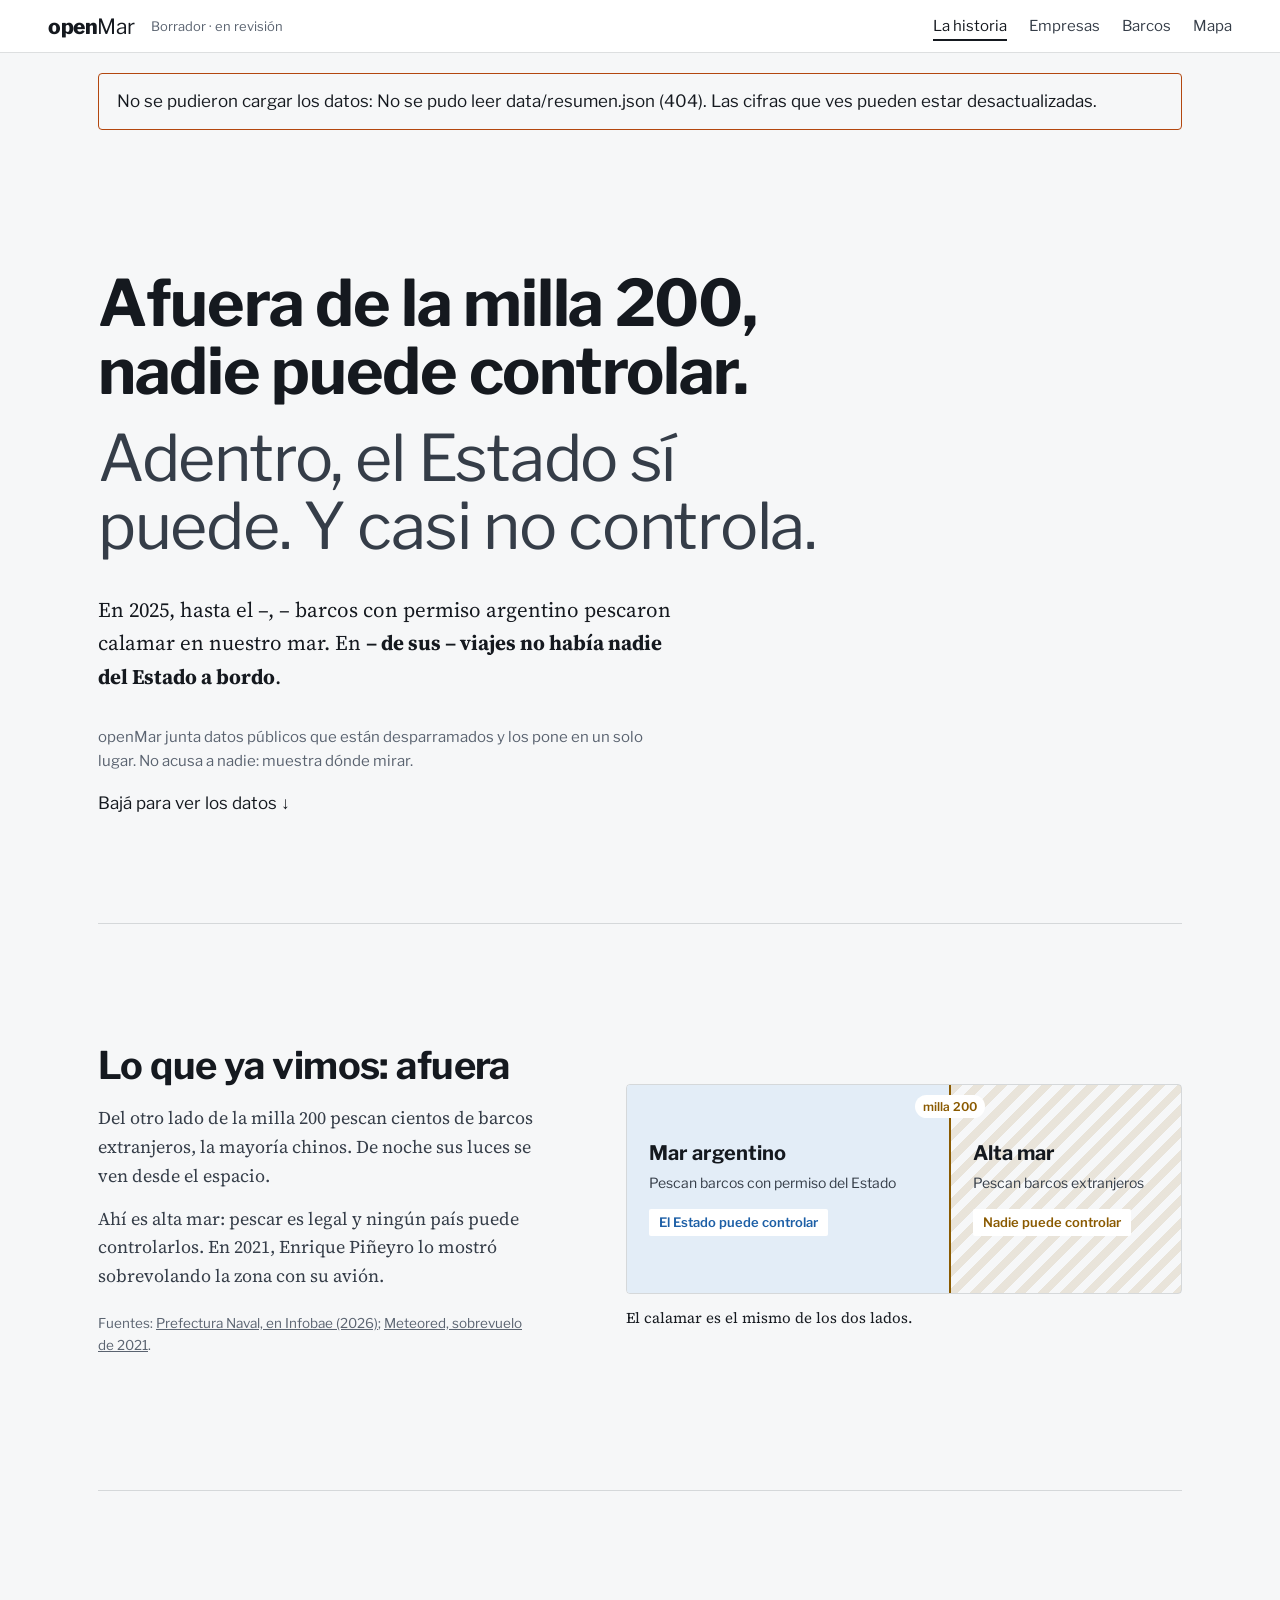
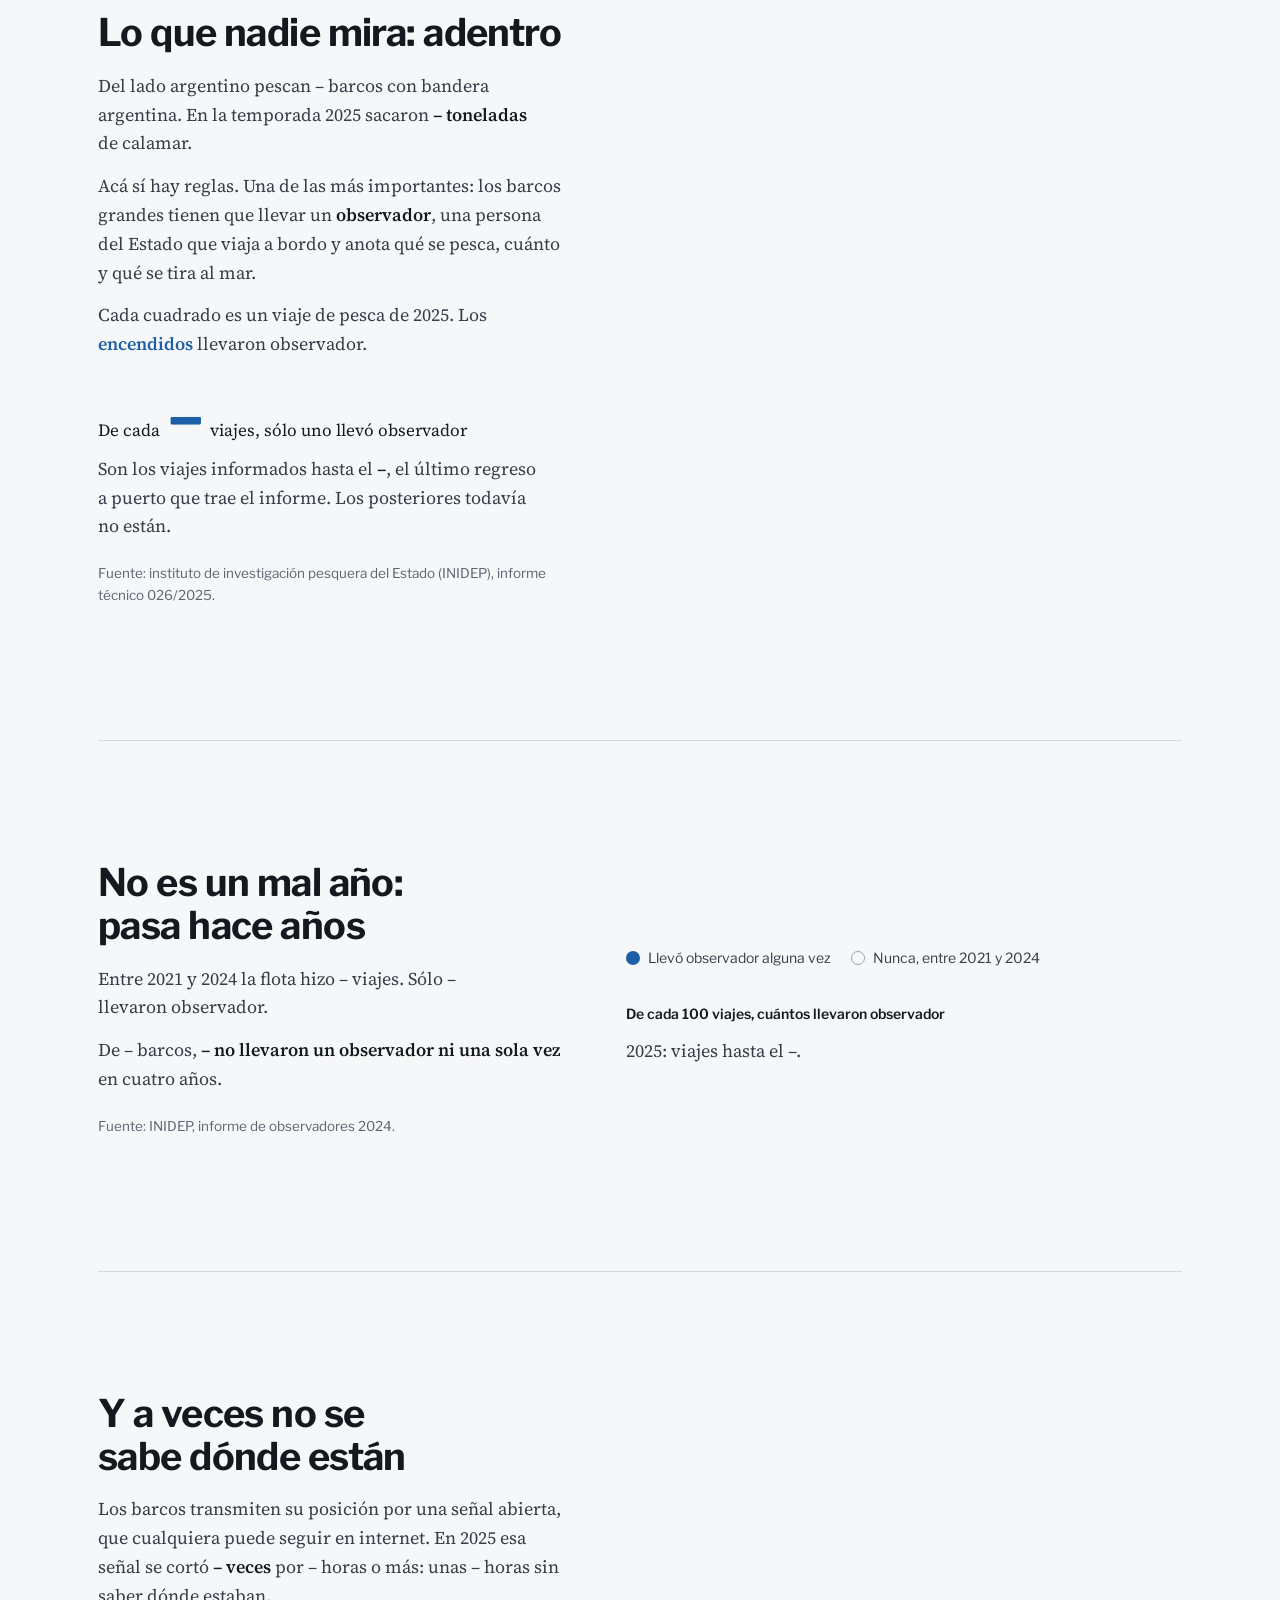
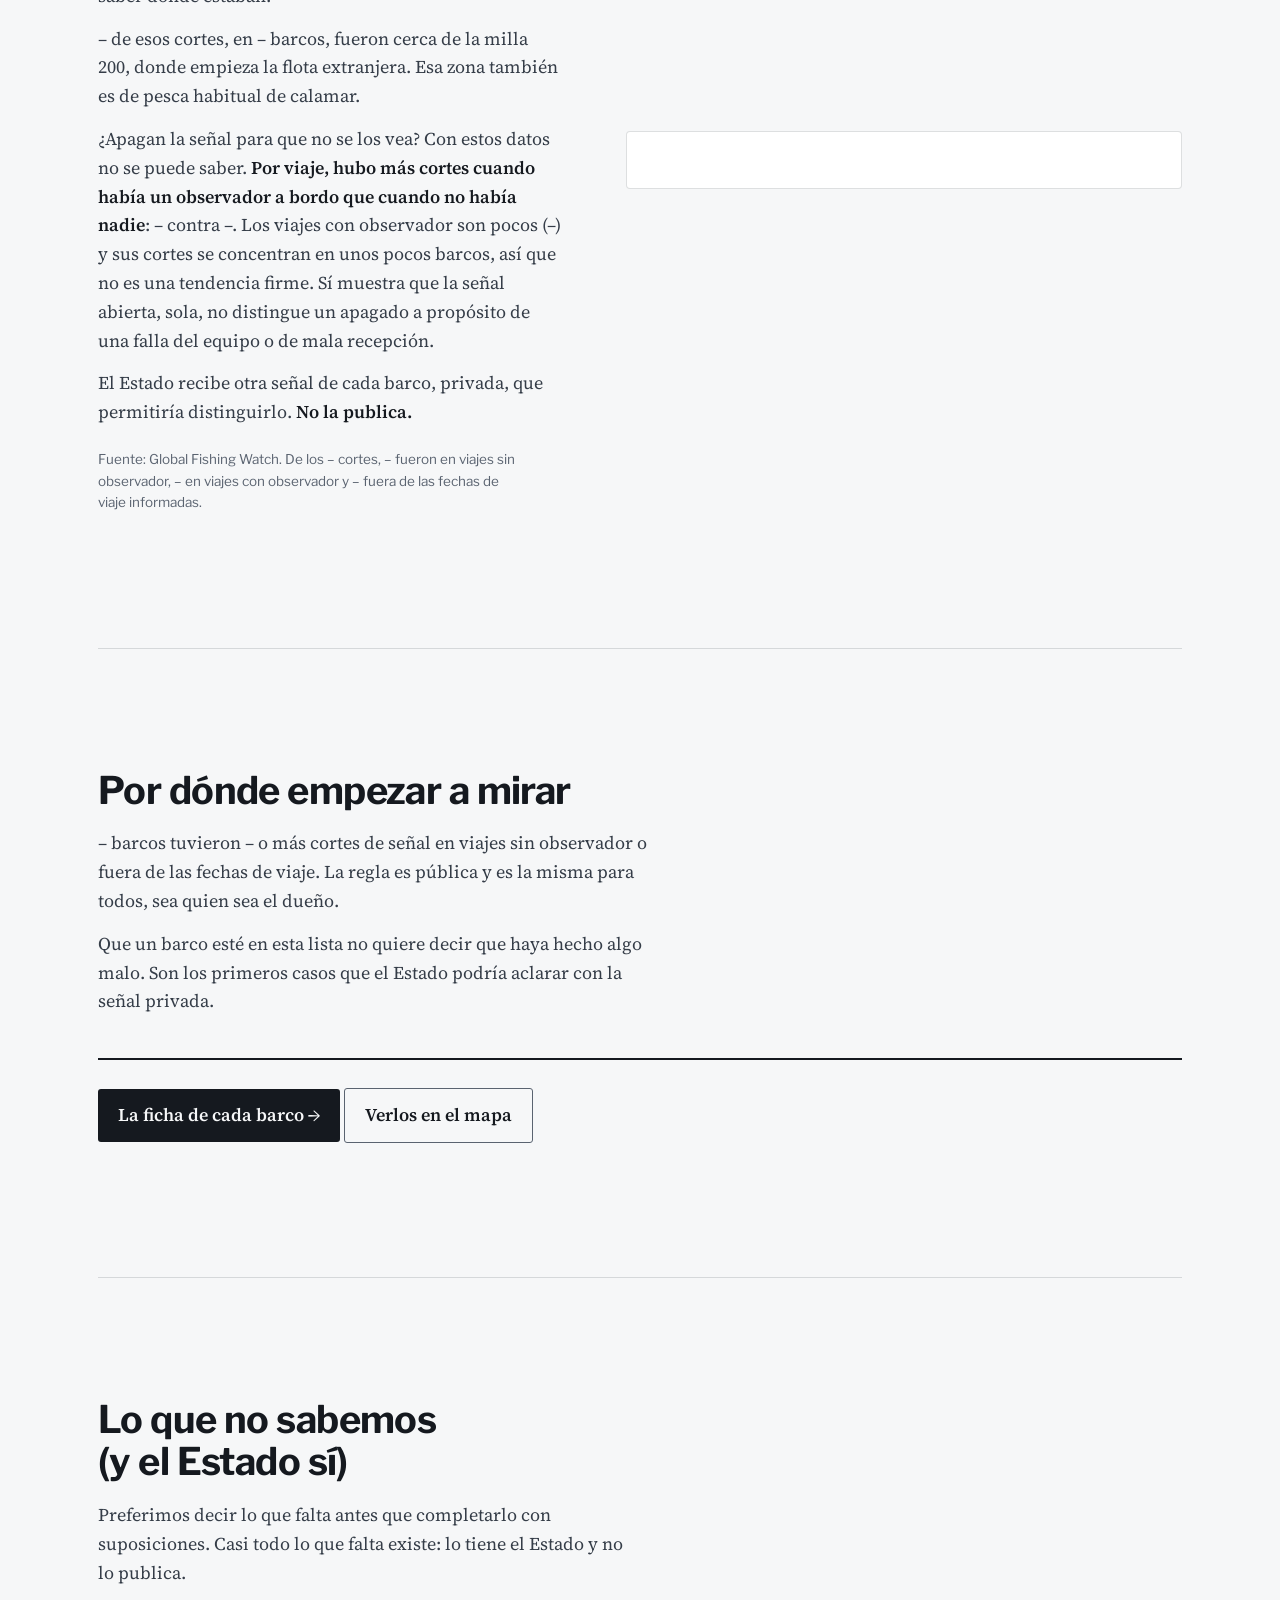
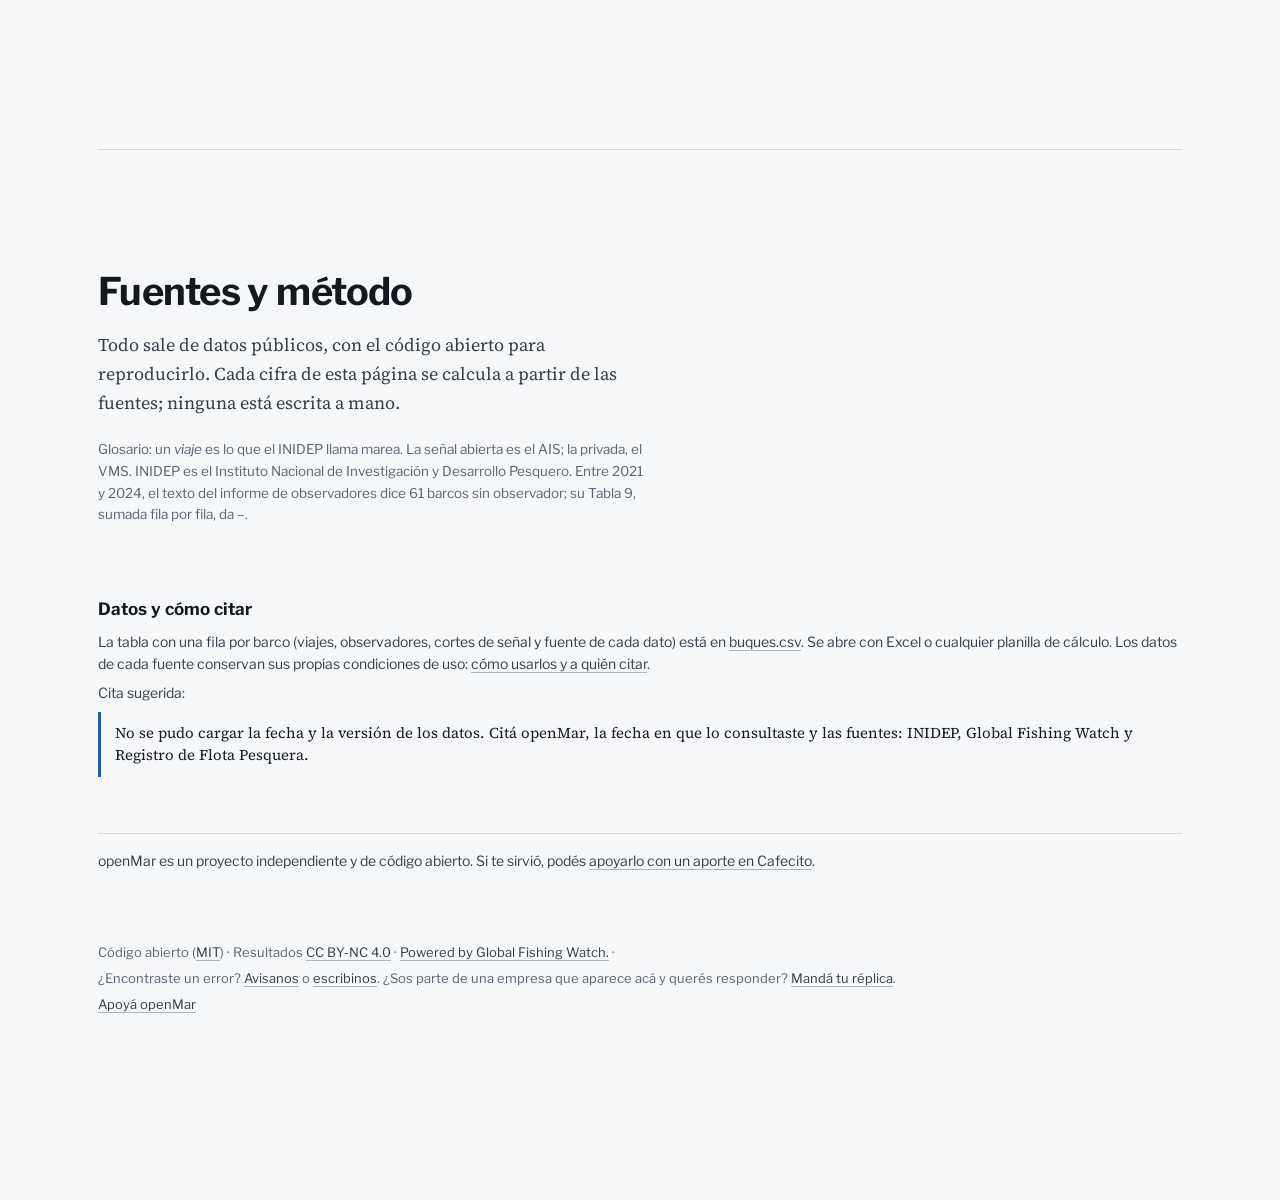
==== commit 21a52f22: "merge: capa de lanzamiento (tarjetas para compartir, licencia, corrección, aportes, CSV) Co-Authored" ====
--- a/site/index.html
+++ b/site/index.html
@@ -5,6 +5,23 @@
   <meta name="viewport" content="width=device-width, initial-scale=1">
   <title>openMar · Afuera y adentro de la milla 200</title>
   <meta name="description" content="Afuera de la milla 200 nadie puede controlar. Adentro el Estado sí puede: cuántos viajes de la flota calamarera argentina llevaron un observador a bordo en 2025. Datos públicos, con su fuente.">
+  <link rel="canonical" href="https://openmar.example/">
+  <meta property="og:type" content="website">
+  <meta property="og:site_name" content="openMar">
+  <meta property="og:locale" content="es_AR">
+  <meta property="og:title" content="Afuera y adentro de la milla 200 · openMar">
+  <meta property="og:description" content="Afuera de la milla 200 nadie puede controlar. Adentro el Estado sí puede: cuántos viajes de la flota calamarera argentina llevaron un observador a bordo en 2025. Datos públicos, con su fuente.">
+  <meta property="og:url" content="https://openmar.example/">
+  <meta property="og:image" content="https://openmar.example/img/compartir.png">
+  <meta property="og:image:type" content="image/png">
+  <meta property="og:image:width" content="1200">
+  <meta property="og:image:height" content="630">
+  <meta property="og:image:alt" content="openMar: en la temporada de calamar 2025, sólo 1 de cada 15 viajes de la flota argentina llevó un observador del Estado a bordo.">
+  <meta name="twitter:card" content="summary_large_image">
+  <meta name="twitter:title" content="Afuera y adentro de la milla 200 · openMar">
+  <meta name="twitter:description" content="Afuera de la milla 200 nadie puede controlar. Adentro el Estado sí puede: cuántos viajes de la flota calamarera argentina llevaron un observador a bordo en 2025. Datos públicos, con su fuente.">
+  <meta name="twitter:image" content="https://openmar.example/img/compartir.png">
+  <meta name="twitter:image:alt" content="openMar: en la temporada de calamar 2025, sólo 1 de cada 15 viajes de la flota argentina llevó un observador del Estado a bordo.">
   <meta name="robots" content="noindex, nofollow">
   <meta name="theme-color" content="#ffffff">
   <link rel="icon" href="data:image/svg+xml,%3Csvg xmlns='http://www.w3.org/2000/svg' viewBox='0 0 32 32'%3E%3Crect width='32' height='32' rx='4' fill='%2315191f'/%3E%3Crect x='7' y='7' width='8' height='8' fill='%231d5fa6'/%3E%3Crect x='17' y='7' width='8' height='8' fill='%23ffffff' opacity='.35'/%3E%3Crect x='7' y='17' width='8' height='8' fill='%23ffffff' opacity='.35'/%3E%3Crect x='17' y='17' width='8' height='8' fill='%23ffffff' opacity='.35'/%3E%3C/svg%3E">
@@ -13,6 +30,8 @@
   <link href="https://fonts.googleapis.com/css2?family=Libre+Franklin:wght@400;500;600;700;800&family=Source+Serif+4:opsz,wght@8..60,400;8..60,600&display=swap" rel="stylesheet">
   <link href="tokens.css" rel="stylesheet">
   <link href="cabecera.css" rel="stylesheet">
+  <link href="pie.css" rel="stylesheet">
+  <script src="enlaces.js" defer></script>
   <link href="relato.css" rel="stylesheet">
 </head>
 <body>
@@ -133,7 +152,20 @@
         <p class="source">Glosario: un <em>viaje</em> es lo que el INIDEP llama marea. La señal abierta es el AIS; la privada, el VMS. INIDEP es el Instituto Nacional de Investigación y Desarrollo Pesquero. Entre 2021 y 2024, el texto del informe de observadores dice 61 barcos sin observador; su Tabla 9, sumada fila por fila, da <span data-n="relato.historico_2021_2024.buques_nunca_con_observador">–</span>.</p>
       </div>
       <ul class="sources" id="sources"></ul>
-      <p class="foot">Código abierto (MIT) · Resultados CC BY 4.0 · <span id="generated"></span></p>
+      <div class="cite" id="citar">
+        <h3>Datos y cómo citar</h3>
+        <p>La tabla con una fila por barco (viajes, observadores, cortes de señal y fuente de cada dato) está en <a href="data/buques.csv" download>buques.csv</a>. Se abre con Excel o cualquier planilla de cálculo. Los datos de cada fuente conservan sus propias condiciones de uso: <a href="https://github.com/eroveda/openMar/blob/main/LICENSE-DATOS.md">cómo usarlos y a quién citar</a>.</p>
+        <p>Cita sugerida:</p>
+        <p class="cite__text" id="cita">openMar. La flota calamarera argentina, barco por barco. Fuentes: INIDEP, Global Fishing Watch y Registro de Flota Pesquera.</p>
+      </div>
+      <aside class="support" data-enlace="cafecito" hidden aria-label="Apoyar el proyecto">
+        <p>openMar es un proyecto independiente y de código abierto. Si te sirvió, podés <a>apoyarlo con un aporte en Cafecito</a>.</p>
+      </aside>
+      <div class="foot">
+        <p>Código abierto (<a href="https://github.com/eroveda/openMar/blob/main/LICENSE">MIT</a>) · Resultados <a href="https://github.com/eroveda/openMar/blob/main/LICENSE-DATOS.md">CC BY-NC 4.0</a> · <a href="https://globalfishingwatch.org" rel="noopener">Powered by Global Fishing Watch.</a> · <span id="generated"></span></p>
+        <p>¿Encontraste un error? <a href="https://github.com/eroveda/openMar/issues/new?template=correccion.yml" data-issue="correccion">Avisanos</a><span data-enlace="correo" hidden> o <a>escribinos</a></span>. ¿Sos parte de una empresa que aparece acá y querés responder? <a href="https://github.com/eroveda/openMar/issues/new?template=replica.yml" data-issue="replica">Mandá tu réplica</a>.</p>
+        <p data-enlace="cafecito" hidden><a>Apoyá openMar</a></p>
+      </div>
     </section>
   </main>
 
--- a/site/tokens.css
+++ b/site/tokens.css
@@ -13,7 +13,7 @@
   --gap: #b3470f;      /* cortes de señal */
   --rojo: #b3470f;     /* señales repetidas: el mismo óxido, sin rojo alarma */
   --amarillo: #8a5a00; /* escala en el exterior, avisos */
-  --verde: #8b95a1;    /* sin señales: gris, no "aprobado" */
+  --verde: #6b7480;    /* sin señales: gris, no "aprobado"; ≥3,4:1 sobre todos los fondos */
   --cell-off: #d9dde2;
   --cell-line: #9aa3ae;
   --zone-in: #e3edf7;
--- a/site/pie.css
+++ b/site/pie.css
@@ -0,0 +1,55 @@
+/* Pie, canal de corrección y réplica, aporte y cita. Discreto: texto, no banners. */
+.foot p,
+.chapter .foot p {
+  margin: 0 0 6px;
+  font-family: var(--font-body);
+  font-size: 13px;
+  line-height: 1.55;
+  color: var(--ink-3);
+}
+.foot a,
+.respond a,
+.cite a,
+.support a { color: var(--ink-2); text-underline-offset: 3px; text-decoration-color: var(--line-strong); }
+.foot a:hover,
+.respond a:hover,
+.cite a:hover,
+.support a:hover { color: var(--zee); text-decoration-color: currentColor; }
+.foot a:focus-visible,
+.respond a:focus-visible,
+.cite a:focus-visible,
+.support a:focus-visible { outline: 2px solid var(--zee); outline-offset: 2px; }
+
+/* En la ficha y al cerrar la historia: una línea con filete arriba. */
+.respond,
+.support {
+  margin: 28px 0 0;
+  padding-top: 16px;
+  border-top: 1px solid var(--line);
+}
+.respond h2 { margin: 0 0 6px; font-family: var(--font-display); font-size: 16px; color: var(--ink); }
+.respond p,
+.support p,
+.chapter .support p {
+  margin: 0 0 6px;
+  font-family: var(--font-body);
+  font-size: 14px;
+  line-height: 1.55;
+  color: var(--ink-2);
+}
+
+/* Datos y cómo citar */
+.cite h3 { margin: 0 0 8px; font-family: var(--font-display); font-size: 17px; color: var(--ink); }
+.cite p,
+.chapter .cite p { font-family: var(--font-body); font-size: 14px; line-height: 1.55; color: var(--ink-2); margin: 0 0 8px; }
+.cite__text,
+.chapter .cite p.cite__text {
+  margin: 0;
+  padding: 10px 14px;
+  border-left: 3px solid var(--zee);
+  background: var(--sea-0);
+  font-family: var(--font-read);
+  font-size: 15px;
+  line-height: 1.5;
+  color: var(--ink);
+}
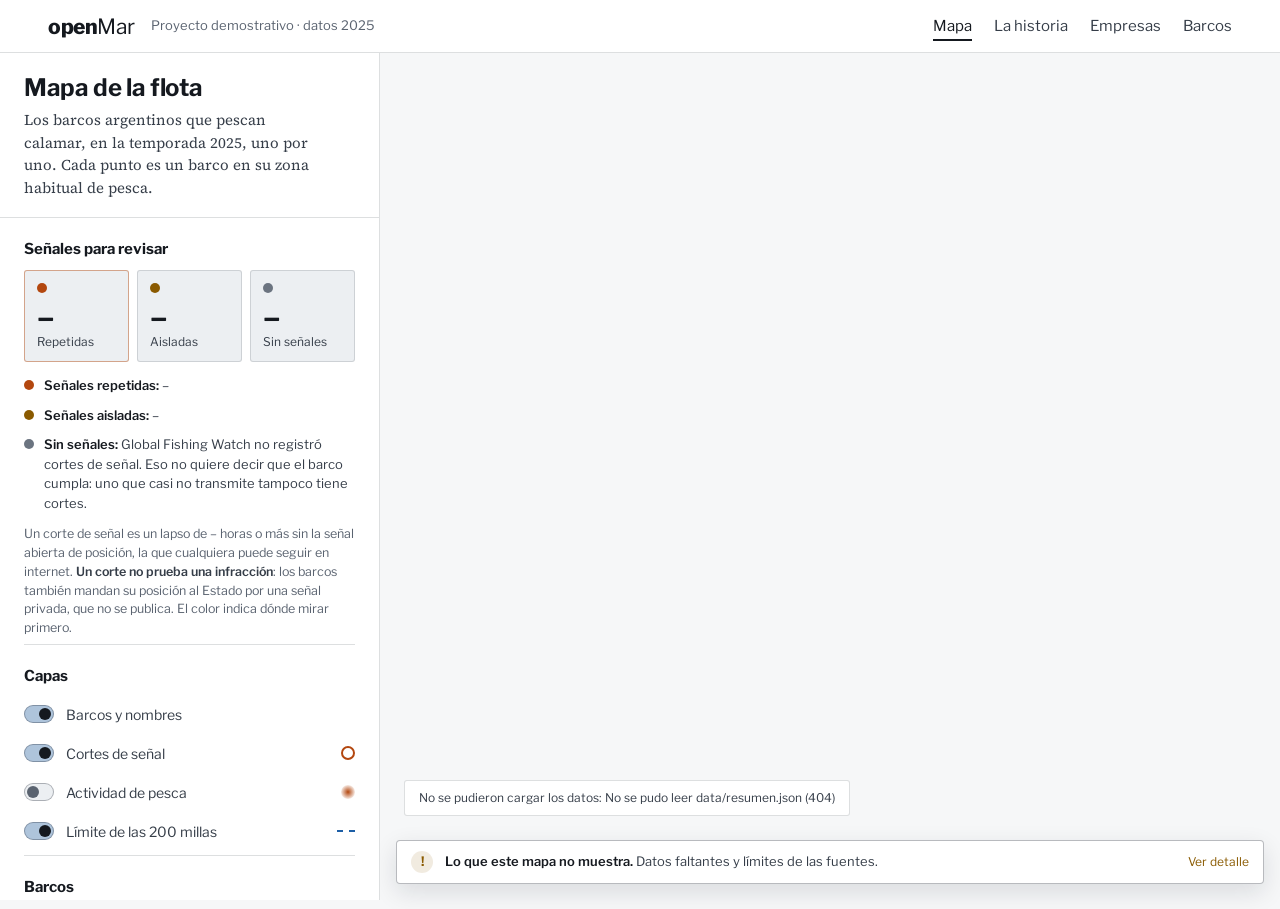
==== commit cce295aa: "feat: publicar el sitio en openmar.vercel.app con el mapa como portada - El mapa pasa a ser la porta" ====
--- a/site/index.html
+++ b/site/index.html
@@ -3,24 +3,24 @@
 <head>
   <meta charset="utf-8">
   <meta name="viewport" content="width=device-width, initial-scale=1">
-  <title>openMar · Afuera y adentro de la milla 200</title>
-  <meta name="description" content="Afuera de la milla 200 nadie puede controlar. Adentro el Estado sí puede: cuántos viajes de la flota calamarera argentina llevaron un observador a bordo en 2025. Datos públicos, con su fuente.">
-  <link rel="canonical" href="https://openmar.example/">
+  <title>openMar · Mapa de la flota calamarera</title>
+  <meta name="description" content="Mapa abierto de la flota calamarera argentina: cortes de señal, viajes con y sin observador y empresas titulares, barco por barco, con la fuente de cada dato.">
+  <link rel="canonical" href="https://openmar.vercel.app/">
   <meta property="og:type" content="website">
   <meta property="og:site_name" content="openMar">
   <meta property="og:locale" content="es_AR">
-  <meta property="og:title" content="Afuera y adentro de la milla 200 · openMar">
-  <meta property="og:description" content="Afuera de la milla 200 nadie puede controlar. Adentro el Estado sí puede: cuántos viajes de la flota calamarera argentina llevaron un observador a bordo en 2025. Datos públicos, con su fuente.">
-  <meta property="og:url" content="https://openmar.example/">
-  <meta property="og:image" content="https://openmar.example/img/compartir.png">
+  <meta property="og:title" content="Mapa de la flota calamarera · openMar">
+  <meta property="og:description" content="Mapa abierto de la flota calamarera argentina: cortes de señal, viajes con y sin observador y empresas titulares, barco por barco, con la fuente de cada dato.">
+  <meta property="og:url" content="https://openmar.vercel.app/">
+  <meta property="og:image" content="https://openmar.vercel.app/img/compartir.png">
   <meta property="og:image:type" content="image/png">
   <meta property="og:image:width" content="1200">
   <meta property="og:image:height" content="630">
   <meta property="og:image:alt" content="openMar: en la temporada de calamar 2025, sólo 1 de cada 15 viajes de la flota argentina llevó un observador del Estado a bordo.">
   <meta name="twitter:card" content="summary_large_image">
-  <meta name="twitter:title" content="Afuera y adentro de la milla 200 · openMar">
-  <meta name="twitter:description" content="Afuera de la milla 200 nadie puede controlar. Adentro el Estado sí puede: cuántos viajes de la flota calamarera argentina llevaron un observador a bordo en 2025. Datos públicos, con su fuente.">
-  <meta name="twitter:image" content="https://openmar.example/img/compartir.png">
+  <meta name="twitter:title" content="Mapa de la flota calamarera · openMar">
+  <meta name="twitter:description" content="Mapa abierto de la flota calamarera argentina: cortes de señal, viajes con y sin observador y empresas titulares, barco por barco, con la fuente de cada dato.">
+  <meta name="twitter:image" content="https://openmar.vercel.app/img/compartir.png">
   <meta name="twitter:image:alt" content="openMar: en la temporada de calamar 2025, sólo 1 de cada 15 viajes de la flota argentina llevó un observador del Estado a bordo.">
   <meta name="robots" content="noindex, nofollow">
   <meta name="theme-color" content="#ffffff">
@@ -28,149 +28,122 @@
   <link rel="preconnect" href="https://fonts.googleapis.com">
   <link rel="preconnect" href="https://fonts.gstatic.com" crossorigin>
   <link href="https://fonts.googleapis.com/css2?family=Libre+Franklin:wght@400;500;600;700;800&family=Source+Serif+4:opsz,wght@8..60,400;8..60,600&display=swap" rel="stylesheet">
+  <link href="vendor/maplibre-gl@4.7.1/maplibre-gl.css" rel="stylesheet">
   <link href="tokens.css" rel="stylesheet">
   <link href="cabecera.css" rel="stylesheet">
   <link href="pie.css" rel="stylesheet">
   <script src="enlaces.js" defer></script>
-  <link href="relato.css" rel="stylesheet">
+  <link href="styles.css" rel="stylesheet">
 </head>
-<body>
-  <a class="skip" href="#relato">Saltar al contenido</a>
+<body class="is-map">
+  <a class="skip" href="#panel">Saltar al panel del mapa</a>
   <header class="top">
     <a class="top__brand" href="./">open<span>Mar</span></a>
-    <p class="top__draft">Borrador · en revisión</p>
+    <p class="top__draft">Proyecto demostrativo · datos 2025</p>
     <nav class="top__nav" aria-label="Secciones">
-      <a href="./" aria-current="page">La historia</a>
+      <a href="./" aria-current="page">Mapa</a>
+      <a href="historia.html">La historia</a>
       <a href="tablero.html">Empresas</a>
       <a href="buque.html">Barcos</a>
-      <a href="mapa.html">Mapa</a>
     </nav>
   </header>
+  <main class="app">
+    <aside class="panel" id="panel" aria-label="Capas y barcos">
+      <button class="panel__handle" id="panel-toggle" aria-expanded="true" aria-controls="panel-body">
+        <span class="panel__handle-bar" aria-hidden="true"></span>
+        <span class="sr-only">Mostrar u ocultar el panel</span>
+      </button>
 
-  <main id="relato" aria-busy="true">
-    <section class="hero">
-      <p class="kicker">Calamar · temporada 2025</p>
-      <h1 class="hero__title">
-        Afuera de la milla 200, nadie puede controlar.
-        <em>Adentro, el Estado sí puede. Y casi no controla.</em>
-      </h1>
-      <p class="hero__lede">En 2025<span data-opcional>, hasta el <span data-n="relato.temporada.fecha_corte" data-fmt="fechaCorta">–</span></span>, <span data-n="relato.temporada.buques">–</span> barcos con permiso argentino pescaron calamar en nuestro mar. En <strong><span data-n="relato.temporada.mareas_sin_observador">–</span> de sus <span data-n="relato.temporada.mareas">–</span> viajes no había nadie del Estado a bordo</strong>.</p>
-      <p class="hero__lede hero__lede--small">openMar junta datos públicos que están desparramados y los pone en un solo lugar. No acusa a nadie: muestra dónde mirar.</p>
-      <p class="hero__scroll" aria-hidden="true">Bajá para ver los datos ↓</p>
-    </section>
+      <header class="brand">
+        <h1 class="brand__title">Mapa de la flota</h1>
+        <p class="brand__lede">Los barcos argentinos que pescan calamar, en la temporada 2025, uno por uno. Cada punto es un barco en su zona habitual de pesca.</p>
+      </header>
 
-    <section class="chapter" aria-labelledby="c1">
-      <div class="chapter__text">
-        <p class="chapter__n">1</p>
-        <h2 id="c1">Lo que ya vimos: afuera</h2>
-        <p>Del otro lado de la milla 200 pescan cientos de barcos extranjeros, la mayoría chinos. De noche sus luces se ven desde el espacio.</p>
-        <p>Ahí es alta mar: pescar es legal y ningún país puede controlarlos. En 2021, Enrique Piñeyro lo mostró sobrevolando la zona con su avión.</p>
-        <p class="source">Fuentes: <a href="https://www.infobae.com/economia/2026/04/04/impresionante-las-fotos-del-artemis-delatan-la-masiva-presencia-de-buques-chinos-pescando-al-borde-del-mar-argentino/" rel="noopener">Prefectura Naval, en Infobae (2026)</a>; <a href="https://www.meteored.com.ar/noticias/actualidad/pesca-extranjera-ilegal-en-el-mar-argentino-sobrevuelo-con-enrique-pineyro-milla-200-depredacion-avion-calamar-buque-meteored.html" rel="noopener">Meteored, sobrevuelo de 2021</a>.</p>
-      </div>
-      <figure class="zones" aria-label="Del lado de la costa, el mar argentino, donde el Estado puede controlar. Después de la milla 200, alta mar, donde nadie controla.">
-        <div class="zones__band">
-          <div class="zones__in"><b>Mar argentino</b><span>Pescan barcos con permiso del Estado</span><span class="zones__tag zones__tag--can">El Estado puede controlar</span></div>
-          <div class="zones__line"><span>milla 200</span></div>
-          <div class="zones__out"><b>Alta mar</b><span>Pescan barcos extranjeros</span><span class="zones__tag zones__tag--cant">Nadie puede controlar</span></div>
-        </div>
-        <figcaption class="zones__cap">El calamar es el mismo de los dos lados.</figcaption>
-      </figure>
-    </section>
+      <div class="panel__body" id="panel-body">
+        <section class="block" aria-labelledby="semaforo-title">
+          <h2 class="block__title" id="semaforo-title">Señales para revisar</h2>
+          <div class="lights" role="group" aria-label="Filtrar por color">
+            <button class="light light--rojo is-on" data-color="rojo" aria-pressed="true">
+              <span class="light__dot" aria-hidden="true"></span>
+              <span class="light__count" data-count="rojo">–</span>
+              <span class="light__label">Repetidas</span>
+            </button>
+            <button class="light light--amarillo is-on" data-color="amarillo" aria-pressed="true">
+              <span class="light__dot" aria-hidden="true"></span>
+              <span class="light__count" data-count="amarillo">–</span>
+              <span class="light__label">Aisladas</span>
+            </button>
+            <button class="light light--verde is-on" data-color="verde" aria-pressed="true">
+              <span class="light__dot" aria-hidden="true"></span>
+              <span class="light__count" data-count="verde">–</span>
+              <span class="light__label">Sin señales</span>
+            </button>
+          </div>
+          <ul class="rules">
+            <li><span class="dot dot--rojo" aria-hidden="true"></span><span><strong>Señales repetidas:</strong> <span id="rule-rojo">–</span></span></li>
+            <li><span class="dot dot--amarillo" aria-hidden="true"></span><span><strong>Señales aisladas:</strong> <span id="rule-amarillo">–</span></span></li>
+            <li><span class="dot dot--verde" aria-hidden="true"></span><span><strong>Sin señales:</strong> Global Fishing Watch no registró cortes de señal. Eso no quiere decir que el barco cumpla: uno que casi no transmite tampoco tiene cortes.</span></li>
+          </ul>
+          <p class="note">Un corte de señal es un lapso de <span data-n="reglas.horas_minimas_apagon">–</span> horas o más sin la señal abierta de posición, la que cualquiera puede seguir en internet. <strong>Un corte no prueba una infracción</strong>: los barcos también mandan su posición al Estado por una señal privada, que no se publica. El color indica dónde mirar primero.</p>
+        </section>
 
-    <section class="chapter" aria-labelledby="c2">
-      <div class="chapter__text">
-        <p class="chapter__n">2</p>
-        <h2 id="c2">Lo que nadie mira: adentro</h2>
-        <p>Del lado argentino pescan <span data-n="relato.temporada.buques">–</span> barcos con bandera argentina. En la temporada 2025 sacaron <strong><span data-n="relato.temporada.captura_t" data-fmt="int">–</span> toneladas</strong> de calamar.</p>
-        <p>Acá sí hay reglas. Una de las más importantes: los barcos grandes tienen que llevar un <strong>observador</strong>, una persona del Estado que viaja a bordo y anota qué se pesca, cuánto y qué se tira al mar.</p>
-        <p>Cada cuadrado es un viaje de pesca de 2025. Los <strong class="hl-obs">encendidos</strong> llevaron observador.</p>
-        <p class="figure-big"><small>De cada</small> <span data-n="derivado.uno_de_cada" data-fmt="int">–</span><small>viajes, sólo uno llevó observador</small></p>
-        <p class="figure-big__when" data-opcional>Son los viajes informados hasta el <strong><span data-n="relato.temporada.fecha_corte" data-fmt="fecha">–</span></strong>, el último regreso a puerto que trae el informe. Los posteriores todavía no están.</p>
-        <p class="source">Fuente: instituto de investigación pesquera del Estado (INIDEP), informe técnico 026/2025.</p>
-      </div>
-      <div class="waffle" id="waffle-mareas" role="img" aria-label="Viajes de la temporada con y sin observador"></div>
-    </section>
+        <section class="block" aria-labelledby="capas-title">
+          <h2 class="block__title" id="capas-title">Capas</h2>
+          <ul class="layers">
+            <li><label class="switch"><input type="checkbox" data-layer="buques" checked><span class="switch__ui" aria-hidden="true"></span>Barcos y nombres</label></li>
+            <li><label class="switch"><input type="checkbox" data-layer="apagones" checked><span class="switch__ui" aria-hidden="true"></span>Cortes de señal <span class="swatch swatch--ring" aria-hidden="true"></span></label></li>
+            <li><label class="switch"><input type="checkbox" data-layer="pesca"><span class="switch__ui" aria-hidden="true"></span>Actividad de pesca <span class="swatch swatch--glow" aria-hidden="true"></span></label></li>
+            <li><label class="switch"><input type="checkbox" data-layer="zee" checked><span class="switch__ui" aria-hidden="true"></span>Límite de las 200 millas <span class="swatch swatch--line" aria-hidden="true"></span></label></li>
+          </ul>
+        </section>
 
-    <section class="chapter" aria-labelledby="c3">
-      <div class="chapter__text">
-        <p class="chapter__n">3</p>
-        <h2 id="c3">No es un mal año: pasa hace años</h2>
-        <p>Entre 2021 y 2024 la flota hizo <span data-n="relato.historico_2021_2024.viajes">–</span> viajes. Sólo <span data-n="relato.historico_2021_2024.viajes_con_observador">–</span> llevaron observador.</p>
-        <p>De <span data-n="relato.historico_2021_2024.buques">–</span> barcos, <strong class="hl-dim"><span data-n="relato.historico_2021_2024.buques_nunca_con_observador">–</span> no llevaron un observador ni una sola vez</strong> en cuatro años.</p>
-        <p class="source">Fuente: INIDEP, informe de observadores 2024.</p>
-      </div>
-      <div class="viz-stack">
-        <div>
-          <div class="dots" id="dots-buques" role="img" aria-label="Barcos que llevaron o no observador entre 2021 y 2024"></div>
-          <ul class="dots-legend" aria-hidden="true"><li><i class="is-obs"></i>Llevó observador alguna vez</li><li><i class="is-never"></i>Nunca, entre 2021 y 2024</li></ul>
-        </div>
-        <figure class="series">
-          <figcaption class="series__title">De cada 100 viajes, cuántos llevaron observador</figcaption>
-          <ol class="series__bars" id="series-anual"></ol>
-          <p class="series__note" data-opcional>2025: viajes hasta el <span data-n="relato.temporada.fecha_corte" data-fmt="fechaCorta">–</span>.</p>
-        </figure>
-      </div>
-    </section>
+        <section class="block block--list" aria-labelledby="buques-title">
+          <div class="block__head">
+            <h2 class="block__title" id="buques-title">Barcos</h2>
+            <span class="block__meta" id="list-count" aria-live="polite"></span>
+          </div>
+          <label class="search">
+            <span class="sr-only">Buscar barco o empresa</span>
+            <input type="search" id="search" placeholder="Buscar barco o empresa" autocomplete="off">
+          </label>
+          <ol class="vessels" id="vessels"></ol>
+          <details class="missing">
+            <summary>Sin recorrido en 2025 <span id="missing-count"></span></summary>
+            <p class="note">Pescaron según el instituto de investigación pesquera del Estado (INIDEP), pero Global Fishing Watch no tiene su recorrido, así que no aparecen en el mapa.</p>
+            <ul id="missing"></ul>
+          </details>
+        </section>
 
-    <section class="chapter" aria-labelledby="c4">
-      <div class="chapter__text">
-        <p class="chapter__n">4</p>
-        <h2 id="c4">Y a veces no se sabe dónde están</h2>
-        <p>Los barcos transmiten su posición por una señal abierta, que cualquiera puede seguir en internet. En 2025 esa señal se cortó <strong><span data-n="apagones">–</span> veces</strong> por <span data-n="reglas.horas_minimas_apagon">–</span> horas o más: unas <span data-n="relato.horas_sin_ais" data-fmt="int">–</span> horas sin saber dónde estaban.</p>
-        <p><span data-n="relato.cerca_milla_200.apagones">–</span> de esos cortes, en <span data-n="relato.cerca_milla_200.buques">–</span> barcos, fueron cerca de la milla 200, donde empieza la flota extranjera. Esa zona también es de pesca habitual de calamar.</p>
-        <p>¿Apagan la señal para que no se los vea? Con estos datos no se puede saber. <strong>Por viaje, hubo más cortes cuando había un observador a bordo que cuando no había nadie</strong>: <span data-n="relato.apagones_por_marea.con_observador" data-fmt="dec2">–</span> contra <span data-n="relato.apagones_por_marea.sin_observador" data-fmt="dec2">–</span>. Los viajes con observador son pocos (<span data-n="relato.temporada.mareas_con_observador">–</span>) y sus cortes se concentran en unos pocos barcos, así que no es una tendencia firme. Sí muestra que la señal abierta, sola, no distingue un apagado a propósito de una falla del equipo o de mala recepción.</p>
-        <p>El Estado recibe otra señal de cada barco, privada, que permitiría distinguirlo. <strong>No la publica.</strong></p>
-        <p class="source">Fuente: Global Fishing Watch. De los <span data-n="apagones">–</span> cortes, <span data-n="apagones_por_estado.en_marea_sin_observador">–</span> fueron en viajes sin observador, <span data-n="apagones_por_estado.en_marea_con_observador">–</span> en viajes con observador y <span data-n="derivado.apagones_fuera">–</span> fuera de las fechas de viaje informadas.</p>
-      </div>
-      <div class="bars" id="bars-tasa" role="img" aria-label="Cortes de señal por viaje, con y sin observador"></div>
-    </section>
-
-    <section class="chapter chapter--list" aria-labelledby="c5">
-      <div class="chapter__text">
-        <p class="chapter__n">5</p>
-        <h2 id="c5">Por dónde empezar a mirar</h2>
-        <p><span data-n="por_color.rojo">–</span> barcos tuvieron <span data-n="reglas.umbral_senales_repetidas">–</span> o más cortes de señal en viajes sin observador o fuera de las fechas de viaje. La regla es pública y es la misma para todos, sea quien sea el dueño.</p>
-        <p>Que un barco esté en esta lista no quiere decir que haya hecho algo malo. Son los primeros casos que el Estado podría aclarar con la señal privada.</p>
-      </div>
-      <ol class="cards" id="cards-rojo"></ol>
-      <p class="cards__more"><a class="btn" href="buque.html">La ficha de cada barco →</a> <a class="btn btn--ghost" href="mapa.html">Verlos en el mapa</a></p>
-    </section>
-
-    <section class="chapter chapter--limits" aria-labelledby="c6">
-      <div class="chapter__text">
-        <p class="chapter__n">6</p>
-        <h2 id="c6">Lo que no sabemos (y el Estado sí)</h2>
-        <p>Preferimos decir lo que falta antes que completarlo con suposiciones. Casi todo lo que falta existe: lo tiene el Estado y no lo publica.</p>
-      </div>
-      <ul class="limits" id="limits"></ul>
-    </section>
-
-    <section class="chapter chapter--sources" id="fuentes" aria-labelledby="c7">
-      <div class="chapter__text">
-        <h2 id="c7">Fuentes y método</h2>
-        <p>Todo sale de datos públicos, con el código abierto para reproducirlo. Cada cifra de esta página se calcula a partir de las fuentes; ninguna está escrita a mano.</p>
-        <p class="source">Glosario: un <em>viaje</em> es lo que el INIDEP llama marea. La señal abierta es el AIS; la privada, el VMS. INIDEP es el Instituto Nacional de Investigación y Desarrollo Pesquero. Entre 2021 y 2024, el texto del informe de observadores dice 61 barcos sin observador; su Tabla 9, sumada fila por fila, da <span data-n="relato.historico_2021_2024.buques_nunca_con_observador">–</span>.</p>
-      </div>
-      <ul class="sources" id="sources"></ul>
-      <div class="cite" id="citar">
-        <h3>Datos y cómo citar</h3>
-        <p>La tabla con una fila por barco (viajes, observadores, cortes de señal y fuente de cada dato) está en <a href="data/buques.csv" download>buques.csv</a>. Se abre con Excel o cualquier planilla de cálculo. Los datos de cada fuente conservan sus propias condiciones de uso: <a href="https://github.com/eroveda/openMar/blob/main/LICENSE-DATOS.md">cómo usarlos y a quién citar</a>.</p>
-        <p>Cita sugerida:</p>
-        <p class="cite__text" id="cita">openMar. La flota calamarera argentina, barco por barco. Fuentes: INIDEP, Global Fishing Watch y Registro de Flota Pesquera.</p>
-      </div>
-      <aside class="support" data-enlace="cafecito" hidden aria-label="Apoyar el proyecto">
-        <p>openMar es un proyecto independiente y de código abierto. Si te sirvió, podés <a>apoyarlo con un aporte en Cafecito</a>.</p>
-      </aside>
-      <div class="foot">
+        <section class="block block--about" aria-labelledby="leer-title">
+          <h2 class="block__title" id="leer-title">Sobre los datos</h2>
+          <p class="note">La posición es el punto típico donde pescó cada barco en 2025 (la mediana de sus eventos de pesca), no dónde está hoy. La "franja de la milla 200" se aproxima con la distancia a la costa (<span data-n="reglas.franja_milla_200_km.0" data-fmt="int">–</span> a <span data-n="reglas.franja_milla_200_km.1" data-fmt="int">–</span> km).</p>
+          <h3 class="block__subtitle">Fuentes</h3>
+          <ul class="sources" id="sources"></ul>
+          <div class="foot">
         <p>Código abierto (<a href="https://github.com/eroveda/openMar/blob/main/LICENSE">MIT</a>) · Resultados <a href="https://github.com/eroveda/openMar/blob/main/LICENSE-DATOS.md">CC BY-NC 4.0</a> · <a href="https://globalfishingwatch.org" rel="noopener">Powered by Global Fishing Watch.</a> · <span id="generated"></span></p>
         <p>¿Encontraste un error? <a href="https://github.com/eroveda/openMar/issues/new?template=correccion.yml" data-issue="correccion">Avisanos</a><span data-enlace="correo" hidden> o <a>escribinos</a></span>. ¿Sos parte de una empresa que aparece acá y querés responder? <a href="https://github.com/eroveda/openMar/issues/new?template=replica.yml" data-issue="replica">Mandá tu réplica</a>.</p>
         <p data-enlace="cafecito" hidden><a>Apoyá openMar</a></p>
       </div>
-    </section>
+        </section>
+      </div>
+    </aside>
+
+    <div class="map" id="map" role="region" aria-label="Mapa del Mar Argentino"></div>
+    <div class="map-status" id="map-status" role="status">Cargando el mar…</div>
+    <p class="sr-only" id="map-announce" aria-live="polite"></p>
+
+    <footer class="limits" id="limits" aria-labelledby="limits-title">
+      <button class="limits__toggle" id="limits-toggle" aria-expanded="false" aria-controls="limits-list">
+        <span class="limits__icon" aria-hidden="true">!</span>
+        <span id="limits-title"><strong>Lo que este mapa no muestra.</strong> <span id="limits-short">Datos faltantes y límites de las fuentes.</span></span>
+        <span class="limits__more">Ver detalle</span>
+      </button>
+      <ul class="limits__list" id="limits-list" hidden></ul>
+    </footer>
   </main>
 
-  <noscript><p class="noscript">Esta página necesita JavaScript para dibujar los gráficos. Los datos están en <a href="data/resumen.json">resumen.json</a>.</p></noscript>
+  <script src="vendor/maplibre-gl@4.7.1/maplibre-gl.js"></script>
   <script src="comun.js"></script>
-  <script src="relato.js"></script>
+  <script src="app.js"></script>
 </body>
 </html>
--- a/site/vendor/maplibre-gl@4.7.1/maplibre-gl.css
+++ b/site/vendor/maplibre-gl@4.7.1/maplibre-gl.css
@@ -0,0 +1 @@
+.maplibregl-map{font:12px/20px Helvetica Neue,Arial,Helvetica,sans-serif;overflow:hidden;position:relative;-webkit-tap-highlight-color:rgb(0 0 0/0)}.maplibregl-canvas{left:0;position:absolute;top:0}.maplibregl-map:fullscreen{height:100%;width:100%}.maplibregl-ctrl-group button.maplibregl-ctrl-compass{touch-action:none}.maplibregl-canvas-container.maplibregl-interactive,.maplibregl-ctrl-group button.maplibregl-ctrl-compass{cursor:grab;-webkit-user-select:none;-moz-user-select:none;user-select:none}.maplibregl-canvas-container.maplibregl-interactive.maplibregl-track-pointer{cursor:pointer}.maplibregl-canvas-container.maplibregl-interactive:active,.maplibregl-ctrl-group button.maplibregl-ctrl-compass:active{cursor:grabbing}.maplibregl-canvas-container.maplibregl-touch-zoom-rotate,.maplibregl-canvas-container.maplibregl-touch-zoom-rotate .maplibregl-canvas{touch-action:pan-x pan-y}.maplibregl-canvas-container.maplibregl-touch-drag-pan,.maplibregl-canvas-container.maplibregl-touch-drag-pan .maplibregl-canvas{touch-action:pinch-zoom}.maplibregl-canvas-container.maplibregl-touch-zoom-rotate.maplibregl-touch-drag-pan,.maplibregl-canvas-container.maplibregl-touch-zoom-rotate.maplibregl-touch-drag-pan .maplibregl-canvas{touch-action:none}.maplibregl-canvas-container.maplibregl-touch-drag-pan.maplibregl-cooperative-gestures,.maplibregl-canvas-container.maplibregl-touch-drag-pan.maplibregl-cooperative-gestures .maplibregl-canvas{touch-action:pan-x pan-y}.maplibregl-ctrl-bottom-left,.maplibregl-ctrl-bottom-right,.maplibregl-ctrl-top-left,.maplibregl-ctrl-top-right{pointer-events:none;position:absolute;z-index:2}.maplibregl-ctrl-top-left{left:0;top:0}.maplibregl-ctrl-top-right{right:0;top:0}.maplibregl-ctrl-bottom-left{bottom:0;left:0}.maplibregl-ctrl-bottom-right{bottom:0;right:0}.maplibregl-ctrl{clear:both;pointer-events:auto;transform:translate(0)}.maplibregl-ctrl-top-left .maplibregl-ctrl{float:left;margin:10px 0 0 10px}.maplibregl-ctrl-top-right .maplibregl-ctrl{float:right;margin:10px 10px 0 0}.maplibregl-ctrl-bottom-left .maplibregl-ctrl{float:left;margin:0 0 10px 10px}.maplibregl-ctrl-bottom-right .maplibregl-ctrl{float:right;margin:0 10px 10px 0}.maplibregl-ctrl-group{background:#fff;border-radius:4px}.maplibregl-ctrl-group:not(:empty){box-shadow:0 0 0 2px rgba(0,0,0,.1)}@media (forced-colors:active){.maplibregl-ctrl-group:not(:empty){box-shadow:0 0 0 2px ButtonText}}.maplibregl-ctrl-group button{background-color:transparent;border:0;box-sizing:border-box;cursor:pointer;display:block;height:29px;outline:none;padding:0;width:29px}.maplibregl-ctrl-group button+button{border-top:1px solid #ddd}.maplibregl-ctrl button .maplibregl-ctrl-icon{background-position:50%;background-repeat:no-repeat;display:block;height:100%;width:100%}@media (forced-colors:active){.maplibregl-ctrl-icon{background-color:transparent}.maplibregl-ctrl-group button+button{border-top:1px solid ButtonText}}.maplibregl-ctrl button::-moz-focus-inner{border:0;padding:0}.maplibregl-ctrl-attrib-button:focus,.maplibregl-ctrl-group button:focus{box-shadow:0 0 2px 2px #0096ff}.maplibregl-ctrl button:disabled{cursor:not-allowed}.maplibregl-ctrl button:disabled .maplibregl-ctrl-icon{opacity:.25}.maplibregl-ctrl button:not(:disabled):hover{background-color:rgb(0 0 0/5%)}.maplibregl-ctrl-group button:focus:focus-visible{box-shadow:0 0 2px 2px #0096ff}.maplibregl-ctrl-group button:focus:not(:focus-visible){box-shadow:none}.maplibregl-ctrl-group button:focus:first-child{border-radius:4px 4px 0 0}.maplibregl-ctrl-group button:focus:last-child{border-radius:0 0 4px 4px}.maplibregl-ctrl-group button:focus:only-child{border-radius:inherit}.maplibregl-ctrl button.maplibregl-ctrl-zoom-out .maplibregl-ctrl-icon{background-image:url("data:image/svg+xml;charset=utf-8,%3Csvg xmlns='http://www.w3.org/2000/svg' width='29' height='29' fill='%23333' viewBox='0 0 29 29'%3E%3Cpath d='M10 13c-.75 0-1.5.75-1.5 1.5S9.25 16 10 16h9c.75 0 1.5-.75 1.5-1.5S19.75 13 19 13z'/%3E%3C/svg%3E")}.maplibregl-ctrl button.maplibregl-ctrl-zoom-in .maplibregl-ctrl-icon{background-image:url("data:image/svg+xml;charset=utf-8,%3Csvg xmlns='http://www.w3.org/2000/svg' width='29' height='29' fill='%23333' viewBox='0 0 29 29'%3E%3Cpath d='M14.5 8.5c-.75 0-1.5.75-1.5 1.5v3h-3c-.75 0-1.5.75-1.5 1.5S9.25 16 10 16h3v3c0 .75.75 1.5 1.5 1.5S16 19.75 16 19v-3h3c.75 0 1.5-.75 1.5-1.5S19.75 13 19 13h-3v-3c0-.75-.75-1.5-1.5-1.5'/%3E%3C/svg%3E")}@media (forced-colors:active){.maplibregl-ctrl button.maplibregl-ctrl-zoom-out .maplibregl-ctrl-icon{background-image:url("data:image/svg+xml;charset=utf-8,%3Csvg xmlns='http://www.w3.org/2000/svg' width='29' height='29' fill='%23fff' viewBox='0 0 29 29'%3E%3Cpath d='M10 13c-.75 0-1.5.75-1.5 1.5S9.25 16 10 16h9c.75 0 1.5-.75 1.5-1.5S19.75 13 19 13z'/%3E%3C/svg%3E")}.maplibregl-ctrl button.maplibregl-ctrl-zoom-in .maplibregl-ctrl-icon{background-image:url("data:image/svg+xml;charset=utf-8,%3Csvg xmlns='http://www.w3.org/2000/svg' width='29' height='29' fill='%23fff' viewBox='0 0 29 29'%3E%3Cpath d='M14.5 8.5c-.75 0-1.5.75-1.5 1.5v3h-3c-.75 0-1.5.75-1.5 1.5S9.25 16 10 16h3v3c0 .75.75 1.5 1.5 1.5S16 19.75 16 19v-3h3c.75 0 1.5-.75 1.5-1.5S19.75 13 19 13h-3v-3c0-.75-.75-1.5-1.5-1.5'/%3E%3C/svg%3E")}}@media (forced-colors:active) and (prefers-color-scheme:light){.maplibregl-ctrl button.maplibregl-ctrl-zoom-out .maplibregl-ctrl-icon{background-image:url("data:image/svg+xml;charset=utf-8,%3Csvg xmlns='http://www.w3.org/2000/svg' width='29' height='29' viewBox='0 0 29 29'%3E%3Cpath d='M10 13c-.75 0-1.5.75-1.5 1.5S9.25 16 10 16h9c.75 0 1.5-.75 1.5-1.5S19.75 13 19 13z'/%3E%3C/svg%3E")}.maplibregl-ctrl button.maplibregl-ctrl-zoom-in .maplibregl-ctrl-icon{background-image:url("data:image/svg+xml;charset=utf-8,%3Csvg xmlns='http://www.w3.org/2000/svg' width='29' height='29' viewBox='0 0 29 29'%3E%3Cpath d='M14.5 8.5c-.75 0-1.5.75-1.5 1.5v3h-3c-.75 0-1.5.75-1.5 1.5S9.25 16 10 16h3v3c0 .75.75 1.5 1.5 1.5S16 19.75 16 19v-3h3c.75 0 1.5-.75 1.5-1.5S19.75 13 19 13h-3v-3c0-.75-.75-1.5-1.5-1.5'/%3E%3C/svg%3E")}}.maplibregl-ctrl button.maplibregl-ctrl-fullscreen .maplibregl-ctrl-icon{background-image:url("data:image/svg+xml;charset=utf-8,%3Csvg xmlns='http://www.w3.org/2000/svg' width='29' height='29' fill='%23333' viewBox='0 0 29 29'%3E%3Cpath d='M24 16v5.5c0 1.75-.75 2.5-2.5 2.5H16v-1l3-1.5-4-5.5 1-1 5.5 4 1.5-3zM6 16l1.5 3 5.5-4 1 1-4 5.5 3 1.5v1H7.5C5.75 24 5 23.25 5 21.5V16zm7-11v1l-3 1.5 4 5.5-1 1-5.5-4L6 13H5V7.5C5 5.75 5.75 5 7.5 5zm11 2.5c0-1.75-.75-2.5-2.5-2.5H16v1l3 1.5-4 5.5 1 1 5.5-4 1.5 3h1z'/%3E%3C/svg%3E")}.maplibregl-ctrl button.maplibregl-ctrl-shrink .maplibregl-ctrl-icon{background-image:url("data:image/svg+xml;charset=utf-8,%3Csvg xmlns='http://www.w3.org/2000/svg' width='29' height='29' viewBox='0 0 29 29'%3E%3Cpath d='M18.5 16c-1.75 0-2.5.75-2.5 2.5V24h1l1.5-3 5.5 4 1-1-4-5.5 3-1.5v-1zM13 18.5c0-1.75-.75-2.5-2.5-2.5H5v1l3 1.5L4 24l1 1 5.5-4 1.5 3h1zm3-8c0 1.75.75 2.5 2.5 2.5H24v-1l-3-1.5L25 5l-1-1-5.5 4L17 5h-1zM10.5 13c1.75 0 2.5-.75 2.5-2.5V5h-1l-1.5 3L5 4 4 5l4 5.5L5 12v1z'/%3E%3C/svg%3E")}@media (forced-colors:active){.maplibregl-ctrl button.maplibregl-ctrl-fullscreen .maplibregl-ctrl-icon{background-image:url("data:image/svg+xml;charset=utf-8,%3Csvg xmlns='http://www.w3.org/2000/svg' width='29' height='29' fill='%23fff' viewBox='0 0 29 29'%3E%3Cpath d='M24 16v5.5c0 1.75-.75 2.5-2.5 2.5H16v-1l3-1.5-4-5.5 1-1 5.5 4 1.5-3zM6 16l1.5 3 5.5-4 1 1-4 5.5 3 1.5v1H7.5C5.75 24 5 23.25 5 21.5V16zm7-11v1l-3 1.5 4 5.5-1 1-5.5-4L6 13H5V7.5C5 5.75 5.75 5 7.5 5zm11 2.5c0-1.75-.75-2.5-2.5-2.5H16v1l3 1.5-4 5.5 1 1 5.5-4 1.5 3h1z'/%3E%3C/svg%3E")}.maplibregl-ctrl button.maplibregl-ctrl-shrink .maplibregl-ctrl-icon{background-image:url("data:image/svg+xml;charset=utf-8,%3Csvg xmlns='http://www.w3.org/2000/svg' width='29' height='29' fill='%23fff' viewBox='0 0 29 29'%3E%3Cpath d='M18.5 16c-1.75 0-2.5.75-2.5 2.5V24h1l1.5-3 5.5 4 1-1-4-5.5 3-1.5v-1zM13 18.5c0-1.75-.75-2.5-2.5-2.5H5v1l3 1.5L4 24l1 1 5.5-4 1.5 3h1zm3-8c0 1.75.75 2.5 2.5 2.5H24v-1l-3-1.5L25 5l-1-1-5.5 4L17 5h-1zM10.5 13c1.75 0 2.5-.75 2.5-2.5V5h-1l-1.5 3L5 4 4 5l4 5.5L5 12v1z'/%3E%3C/svg%3E")}}@media (forced-colors:active) and (prefers-color-scheme:light){.maplibregl-ctrl button.maplibregl-ctrl-fullscreen .maplibregl-ctrl-icon{background-image:url("data:image/svg+xml;charset=utf-8,%3Csvg xmlns='http://www.w3.org/2000/svg' width='29' height='29' viewBox='0 0 29 29'%3E%3Cpath d='M24 16v5.5c0 1.75-.75 2.5-2.5 2.5H16v-1l3-1.5-4-5.5 1-1 5.5 4 1.5-3zM6 16l1.5 3 5.5-4 1 1-4 5.5 3 1.5v1H7.5C5.75 24 5 23.25 5 21.5V16zm7-11v1l-3 1.5 4 5.5-1 1-5.5-4L6 13H5V7.5C5 5.75 5.75 5 7.5 5zm11 2.5c0-1.75-.75-2.5-2.5-2.5H16v1l3 1.5-4 5.5 1 1 5.5-4 1.5 3h1z'/%3E%3C/svg%3E")}.maplibregl-ctrl button.maplibregl-ctrl-shrink .maplibregl-ctrl-icon{background-image:url("data:image/svg+xml;charset=utf-8,%3Csvg xmlns='http://www.w3.org/2000/svg' width='29' height='29' viewBox='0 0 29 29'%3E%3Cpath d='M18.5 16c-1.75 0-2.5.75-2.5 2.5V24h1l1.5-3 5.5 4 1-1-4-5.5 3-1.5v-1zM13 18.5c0-1.75-.75-2.5-2.5-2.5H5v1l3 1.5L4 24l1 1 5.5-4 1.5 3h1zm3-8c0 1.75.75 2.5 2.5 2.5H24v-1l-3-1.5L25 5l-1-1-5.5 4L17 5h-1zM10.5 13c1.75 0 2.5-.75 2.5-2.5V5h-1l-1.5 3L5 4 4 5l4 5.5L5 12v1z'/%3E%3C/svg%3E")}}.maplibregl-ctrl button.maplibregl-ctrl-compass .maplibregl-ctrl-icon{background-image:url("data:image/svg+xml;charset=utf-8,%3Csvg xmlns='http://www.w3.org/2000/svg' width='29' height='29' fill='%23333' viewBox='0 0 29 29'%3E%3Cpath d='m10.5 14 4-8 4 8z'/%3E%3Cpath fill='%23ccc' d='m10.5 16 4 8 4-8z'/%3E%3C/svg%3E")}@media (forced-colors:active){.maplibregl-ctrl button.maplibregl-ctrl-compass .maplibregl-ctrl-icon{background-image:url("data:image/svg+xml;charset=utf-8,%3Csvg xmlns='http://www.w3.org/2000/svg' width='29' height='29' fill='%23fff' viewBox='0 0 29 29'%3E%3Cpath d='m10.5 14 4-8 4 8z'/%3E%3Cpath fill='%23ccc' d='m10.5 16 4 8 4-8z'/%3E%3C/svg%3E")}}@media (forced-colors:active) and (prefers-color-scheme:light){.maplibregl-ctrl button.maplibregl-ctrl-compass .maplibregl-ctrl-icon{background-image:url("data:image/svg+xml;charset=utf-8,%3Csvg xmlns='http://www.w3.org/2000/svg' width='29' height='29' viewBox='0 0 29 29'%3E%3Cpath d='m10.5 14 4-8 4 8z'/%3E%3Cpath fill='%23ccc' d='m10.5 16 4 8 4-8z'/%3E%3C/svg%3E")}}.maplibregl-ctrl button.maplibregl-ctrl-terrain .maplibregl-ctrl-icon{background-image:url("data:image/svg+xml;charset=utf-8,%3Csvg xmlns='http://www.w3.org/2000/svg' width='22' height='22' fill='%23333' viewBox='0 0 22 22'%3E%3Cpath d='m1.754 13.406 4.453-4.851 3.09 3.09 3.281 3.277.969-.969-3.309-3.312 3.844-4.121 6.148 6.886h1.082v-.855l-7.207-8.07-4.84 5.187L6.169 6.57l-5.48 5.965v.871ZM.688 16.844h20.625v1.375H.688Zm0 0'/%3E%3C/svg%3E")}.maplibregl-ctrl button.maplibregl-ctrl-terrain-enabled .maplibregl-ctrl-icon{background-image:url("data:image/svg+xml;charset=utf-8,%3Csvg xmlns='http://www.w3.org/2000/svg' width='22' height='22' fill='%2333b5e5' viewBox='0 0 22 22'%3E%3Cpath d='m1.754 13.406 4.453-4.851 3.09 3.09 3.281 3.277.969-.969-3.309-3.312 3.844-4.121 6.148 6.886h1.082v-.855l-7.207-8.07-4.84 5.187L6.169 6.57l-5.48 5.965v.871ZM.688 16.844h20.625v1.375H.688Zm0 0'/%3E%3C/svg%3E")}.maplibregl-ctrl button.maplibregl-ctrl-geolocate .maplibregl-ctrl-icon{background-image:url("data:image/svg+xml;charset=utf-8,%3Csvg xmlns='http://www.w3.org/2000/svg' width='29' height='29' fill='%23333' viewBox='0 0 20 20'%3E%3Cpath d='M10 4C9 4 9 5 9 5v.1A5 5 0 0 0 5.1 9H5s-1 0-1 1 1 1 1 1h.1A5 5 0 0 0 9 14.9v.1s0 1 1 1 1-1 1-1v-.1a5 5 0 0 0 3.9-3.9h.1s1 0 1-1-1-1-1-1h-.1A5 5 0 0 0 11 5.1V5s0-1-1-1m0 2.5a3.5 3.5 0 1 1 0 7 3.5 3.5 0 1 1 0-7'/%3E%3Ccircle cx='10' cy='10' r='2'/%3E%3C/svg%3E")}.maplibregl-ctrl button.maplibregl-ctrl-geolocate:disabled .maplibregl-ctrl-icon{background-image:url("data:image/svg+xml;charset=utf-8,%3Csvg xmlns='http://www.w3.org/2000/svg' width='29' height='29' fill='%23aaa' viewBox='0 0 20 20'%3E%3Cpath d='M10 4C9 4 9 5 9 5v.1A5 5 0 0 0 5.1 9H5s-1 0-1 1 1 1 1 1h.1A5 5 0 0 0 9 14.9v.1s0 1 1 1 1-1 1-1v-.1a5 5 0 0 0 3.9-3.9h.1s1 0 1-1-1-1-1-1h-.1A5 5 0 0 0 11 5.1V5s0-1-1-1m0 2.5a3.5 3.5 0 1 1 0 7 3.5 3.5 0 1 1 0-7'/%3E%3Ccircle cx='10' cy='10' r='2'/%3E%3Cpath fill='red' d='m14 5 1 1-9 9-1-1z'/%3E%3C/svg%3E")}.maplibregl-ctrl button.maplibregl-ctrl-geolocate.maplibregl-ctrl-geolocate-active .maplibregl-ctrl-icon{background-image:url("data:image/svg+xml;charset=utf-8,%3Csvg xmlns='http://www.w3.org/2000/svg' width='29' height='29' fill='%2333b5e5' viewBox='0 0 20 20'%3E%3Cpath d='M10 4C9 4 9 5 9 5v.1A5 5 0 0 0 5.1 9H5s-1 0-1 1 1 1 1 1h.1A5 5 0 0 0 9 14.9v.1s0 1 1 1 1-1 1-1v-.1a5 5 0 0 0 3.9-3.9h.1s1 0 1-1-1-1-1-1h-.1A5 5 0 0 0 11 5.1V5s0-1-1-1m0 2.5a3.5 3.5 0 1 1 0 7 3.5 3.5 0 1 1 0-7'/%3E%3Ccircle cx='10' cy='10' r='2'/%3E%3C/svg%3E")}.maplibregl-ctrl button.maplibregl-ctrl-geolocate.maplibregl-ctrl-geolocate-active-error .maplibregl-ctrl-icon{background-image:url("data:image/svg+xml;charset=utf-8,%3Csvg xmlns='http://www.w3.org/2000/svg' width='29' height='29' fill='%23e58978' viewBox='0 0 20 20'%3E%3Cpath d='M10 4C9 4 9 5 9 5v.1A5 5 0 0 0 5.1 9H5s-1 0-1 1 1 1 1 1h.1A5 5 0 0 0 9 14.9v.1s0 1 1 1 1-1 1-1v-.1a5 5 0 0 0 3.9-3.9h.1s1 0 1-1-1-1-1-1h-.1A5 5 0 0 0 11 5.1V5s0-1-1-1m0 2.5a3.5 3.5 0 1 1 0 7 3.5 3.5 0 1 1 0-7'/%3E%3Ccircle cx='10' cy='10' r='2'/%3E%3C/svg%3E")}.maplibregl-ctrl button.maplibregl-ctrl-geolocate.maplibregl-ctrl-geolocate-background .maplibregl-ctrl-icon{background-image:url("data:image/svg+xml;charset=utf-8,%3Csvg xmlns='http://www.w3.org/2000/svg' width='29' height='29' fill='%2333b5e5' viewBox='0 0 20 20'%3E%3Cpath d='M10 4C9 4 9 5 9 5v.1A5 5 0 0 0 5.1 9H5s-1 0-1 1 1 1 1 1h.1A5 5 0 0 0 9 14.9v.1s0 1 1 1 1-1 1-1v-.1a5 5 0 0 0 3.9-3.9h.1s1 0 1-1-1-1-1-1h-.1A5 5 0 0 0 11 5.1V5s0-1-1-1m0 2.5a3.5 3.5 0 1 1 0 7 3.5 3.5 0 1 1 0-7'/%3E%3C/svg%3E")}.maplibregl-ctrl button.maplibregl-ctrl-geolocate.maplibregl-ctrl-geolocate-background-error .maplibregl-ctrl-icon{background-image:url("data:image/svg+xml;charset=utf-8,%3Csvg xmlns='http://www.w3.org/2000/svg' width='29' height='29' fill='%23e54e33' viewBox='0 0 20 20'%3E%3Cpath d='M10 4C9 4 9 5 9 5v.1A5 5 0 0 0 5.1 9H5s-1 0-1 1 1 1 1 1h.1A5 5 0 0 0 9 14.9v.1s0 1 1 1 1-1 1-1v-.1a5 5 0 0 0 3.9-3.9h.1s1 0 1-1-1-1-1-1h-.1A5 5 0 0 0 11 5.1V5s0-1-1-1m0 2.5a3.5 3.5 0 1 1 0 7 3.5 3.5 0 1 1 0-7'/%3E%3C/svg%3E")}.maplibregl-ctrl button.maplibregl-ctrl-geolocate.maplibregl-ctrl-geolocate-waiting .maplibregl-ctrl-icon{animation:maplibregl-spin 2s linear infinite}@media (forced-colors:active){.maplibregl-ctrl button.maplibregl-ctrl-geolocate .maplibregl-ctrl-icon{background-image:url("data:image/svg+xml;charset=utf-8,%3Csvg xmlns='http://www.w3.org/2000/svg' width='29' height='29' fill='%23fff' viewBox='0 0 20 20'%3E%3Cpath d='M10 4C9 4 9 5 9 5v.1A5 5 0 0 0 5.1 9H5s-1 0-1 1 1 1 1 1h.1A5 5 0 0 0 9 14.9v.1s0 1 1 1 1-1 1-1v-.1a5 5 0 0 0 3.9-3.9h.1s1 0 1-1-1-1-1-1h-.1A5 5 0 0 0 11 5.1V5s0-1-1-1m0 2.5a3.5 3.5 0 1 1 0 7 3.5 3.5 0 1 1 0-7'/%3E%3Ccircle cx='10' cy='10' r='2'/%3E%3C/svg%3E")}.maplibregl-ctrl button.maplibregl-ctrl-geolocate:disabled .maplibregl-ctrl-icon{background-image:url("data:image/svg+xml;charset=utf-8,%3Csvg xmlns='http://www.w3.org/2000/svg' width='29' height='29' fill='%23999' viewBox='0 0 20 20'%3E%3Cpath d='M10 4C9 4 9 5 9 5v.1A5 5 0 0 0 5.1 9H5s-1 0-1 1 1 1 1 1h.1A5 5 0 0 0 9 14.9v.1s0 1 1 1 1-1 1-1v-.1a5 5 0 0 0 3.9-3.9h.1s1 0 1-1-1-1-1-1h-.1A5 5 0 0 0 11 5.1V5s0-1-1-1m0 2.5a3.5 3.5 0 1 1 0 7 3.5 3.5 0 1 1 0-7'/%3E%3Ccircle cx='10' cy='10' r='2'/%3E%3Cpath fill='red' d='m14 5 1 1-9 9-1-1z'/%3E%3C/svg%3E")}.maplibregl-ctrl button.maplibregl-ctrl-geolocate.maplibregl-ctrl-geolocate-active .maplibregl-ctrl-icon{background-image:url("data:image/svg+xml;charset=utf-8,%3Csvg xmlns='http://www.w3.org/2000/svg' width='29' height='29' fill='%2333b5e5' viewBox='0 0 20 20'%3E%3Cpath d='M10 4C9 4 9 5 9 5v.1A5 5 0 0 0 5.1 9H5s-1 0-1 1 1 1 1 1h.1A5 5 0 0 0 9 14.9v.1s0 1 1 1 1-1 1-1v-.1a5 5 0 0 0 3.9-3.9h.1s1 0 1-1-1-1-1-1h-.1A5 5 0 0 0 11 5.1V5s0-1-1-1m0 2.5a3.5 3.5 0 1 1 0 7 3.5 3.5 0 1 1 0-7'/%3E%3Ccircle cx='10' cy='10' r='2'/%3E%3C/svg%3E")}.maplibregl-ctrl button.maplibregl-ctrl-geolocate.maplibregl-ctrl-geolocate-active-error .maplibregl-ctrl-icon{background-image:url("data:image/svg+xml;charset=utf-8,%3Csvg xmlns='http://www.w3.org/2000/svg' width='29' height='29' fill='%23e58978' viewBox='0 0 20 20'%3E%3Cpath d='M10 4C9 4 9 5 9 5v.1A5 5 0 0 0 5.1 9H5s-1 0-1 1 1 1 1 1h.1A5 5 0 0 0 9 14.9v.1s0 1 1 1 1-1 1-1v-.1a5 5 0 0 0 3.9-3.9h.1s1 0 1-1-1-1-1-1h-.1A5 5 0 0 0 11 5.1V5s0-1-1-1m0 2.5a3.5 3.5 0 1 1 0 7 3.5 3.5 0 1 1 0-7'/%3E%3Ccircle cx='10' cy='10' r='2'/%3E%3C/svg%3E")}.maplibregl-ctrl button.maplibregl-ctrl-geolocate.maplibregl-ctrl-geolocate-background .maplibregl-ctrl-icon{background-image:url("data:image/svg+xml;charset=utf-8,%3Csvg xmlns='http://www.w3.org/2000/svg' width='29' height='29' fill='%2333b5e5' viewBox='0 0 20 20'%3E%3Cpath d='M10 4C9 4 9 5 9 5v.1A5 5 0 0 0 5.1 9H5s-1 0-1 1 1 1 1 1h.1A5 5 0 0 0 9 14.9v.1s0 1 1 1 1-1 1-1v-.1a5 5 0 0 0 3.9-3.9h.1s1 0 1-1-1-1-1-1h-.1A5 5 0 0 0 11 5.1V5s0-1-1-1m0 2.5a3.5 3.5 0 1 1 0 7 3.5 3.5 0 1 1 0-7'/%3E%3C/svg%3E")}.maplibregl-ctrl button.maplibregl-ctrl-geolocate.maplibregl-ctrl-geolocate-background-error .maplibregl-ctrl-icon{background-image:url("data:image/svg+xml;charset=utf-8,%3Csvg xmlns='http://www.w3.org/2000/svg' width='29' height='29' fill='%23e54e33' viewBox='0 0 20 20'%3E%3Cpath d='M10 4C9 4 9 5 9 5v.1A5 5 0 0 0 5.1 9H5s-1 0-1 1 1 1 1 1h.1A5 5 0 0 0 9 14.9v.1s0 1 1 1 1-1 1-1v-.1a5 5 0 0 0 3.9-3.9h.1s1 0 1-1-1-1-1-1h-.1A5 5 0 0 0 11 5.1V5s0-1-1-1m0 2.5a3.5 3.5 0 1 1 0 7 3.5 3.5 0 1 1 0-7'/%3E%3C/svg%3E")}}@media (forced-colors:active) and (prefers-color-scheme:light){.maplibregl-ctrl button.maplibregl-ctrl-geolocate .maplibregl-ctrl-icon{background-image:url("data:image/svg+xml;charset=utf-8,%3Csvg xmlns='http://www.w3.org/2000/svg' width='29' height='29' viewBox='0 0 20 20'%3E%3Cpath d='M10 4C9 4 9 5 9 5v.1A5 5 0 0 0 5.1 9H5s-1 0-1 1 1 1 1 1h.1A5 5 0 0 0 9 14.9v.1s0 1 1 1 1-1 1-1v-.1a5 5 0 0 0 3.9-3.9h.1s1 0 1-1-1-1-1-1h-.1A5 5 0 0 0 11 5.1V5s0-1-1-1m0 2.5a3.5 3.5 0 1 1 0 7 3.5 3.5 0 1 1 0-7'/%3E%3Ccircle cx='10' cy='10' r='2'/%3E%3C/svg%3E")}.maplibregl-ctrl button.maplibregl-ctrl-geolocate:disabled .maplibregl-ctrl-icon{background-image:url("data:image/svg+xml;charset=utf-8,%3Csvg xmlns='http://www.w3.org/2000/svg' width='29' height='29' fill='%23666' viewBox='0 0 20 20'%3E%3Cpath d='M10 4C9 4 9 5 9 5v.1A5 5 0 0 0 5.1 9H5s-1 0-1 1 1 1 1 1h.1A5 5 0 0 0 9 14.9v.1s0 1 1 1 1-1 1-1v-.1a5 5 0 0 0 3.9-3.9h.1s1 0 1-1-1-1-1-1h-.1A5 5 0 0 0 11 5.1V5s0-1-1-1m0 2.5a3.5 3.5 0 1 1 0 7 3.5 3.5 0 1 1 0-7'/%3E%3Ccircle cx='10' cy='10' r='2'/%3E%3Cpath fill='red' d='m14 5 1 1-9 9-1-1z'/%3E%3C/svg%3E")}}@keyframes maplibregl-spin{0%{transform:rotate(0deg)}to{transform:rotate(1turn)}}a.maplibregl-ctrl-logo{background-image:url("data:image/svg+xml;charset=utf-8,%3Csvg xmlns='http://www.w3.org/2000/svg' width='88' height='23' fill='none'%3E%3Cpath fill='%23000' fill-opacity='.4' fill-rule='evenodd' d='M17.408 16.796h-1.827l2.501-12.095h.198l3.324 6.533.988 2.19.988-2.19 3.258-6.533h.181l2.6 12.095h-1.81l-1.218-5.644-.362-1.71-.658 1.71-2.929 5.644h-.098l-2.914-5.644-.757-1.71-.345 1.71zm1.958-3.42-.726 3.663a1.255 1.255 0 0 1-1.232 1.011h-1.827a1.255 1.255 0 0 1-1.229-1.509l2.501-12.095a1.255 1.255 0 0 1 1.23-1.001h.197a1.25 1.25 0 0 1 1.12.685l3.19 6.273 3.125-6.263a1.25 1.25 0 0 1 1.123-.695h.181a1.255 1.255 0 0 1 1.227.991l1.443 6.71a5 5 0 0 1 .314-.787l.009-.016a4.6 4.6 0 0 1 1.777-1.887c.782-.46 1.668-.667 2.611-.667a4.6 4.6 0 0 1 1.7.32l.306.134c.21-.16.474-.256.759-.256h1.694a1.255 1.255 0 0 1 1.212.925 1.255 1.255 0 0 1 1.212-.925h1.711c.284 0 .545.094.755.252.613-.3 1.312-.45 2.075-.45 1.356 0 2.557.445 3.482 1.4q.47.48.763 1.064V4.701a1.255 1.255 0 0 1 1.255-1.255h1.86A1.255 1.255 0 0 1 54.44 4.7v9.194h2.217c.19 0 .37.043.532.118v-4.77c0-.356.147-.678.385-.906a2.42 2.42 0 0 1-.682-1.71c0-.665.267-1.253.735-1.7a2.45 2.45 0 0 1 1.722-.674 2.43 2.43 0 0 1 1.705.675q.318.302.504.683V4.7a1.255 1.255 0 0 1 1.255-1.255h1.744A1.255 1.255 0 0 1 65.812 4.7v3.335a4.8 4.8 0 0 1 1.526-.246c.938 0 1.817.214 2.59.69a4.47 4.47 0 0 1 1.67 1.743v-.98a1.255 1.255 0 0 1 1.256-1.256h1.777c.233 0 .451.064.639.174a3.4 3.4 0 0 1 1.567-.372c.346 0 .861.02 1.285.232a1.25 1.25 0 0 1 .689 1.004 4.7 4.7 0 0 1 .853-.588c.795-.44 1.675-.647 2.61-.647 1.385 0 2.65.39 3.525 1.396.836.938 1.168 2.173 1.168 3.528q-.001.515-.056 1.051a1.255 1.255 0 0 1-.947 1.09l.408.952a1.255 1.255 0 0 1-.477 1.552c-.418.268-.92.463-1.458.612-.613.171-1.304.244-2.049.244-1.06 0-2.043-.207-2.886-.698l-.015-.008c-.798-.48-1.419-1.135-1.818-1.963l-.004-.008a5.8 5.8 0 0 1-.548-2.512q0-.429.053-.843a1.3 1.3 0 0 1-.333-.086l-.166-.004c-.223 0-.426.062-.643.228-.03.024-.142.139-.142.59v3.883a1.255 1.255 0 0 1-1.256 1.256h-1.777a1.255 1.255 0 0 1-1.256-1.256V15.69l-.032.057a4.8 4.8 0 0 1-1.86 1.833 5.04 5.04 0 0 1-2.484.634 4.5 4.5 0 0 1-1.935-.424 1.25 1.25 0 0 1-.764.258h-1.71a1.255 1.255 0 0 1-1.256-1.255V7.687a2.4 2.4 0 0 1-.428.625c.253.23.412.561.412.93v7.553a1.255 1.255 0 0 1-1.256 1.255h-1.843a1.25 1.25 0 0 1-.894-.373c-.228.23-.544.373-.894.373H51.32a1.255 1.255 0 0 1-1.256-1.255v-1.251l-.061.117a4.7 4.7 0 0 1-1.782 1.884 4.77 4.77 0 0 1-2.485.67 5.6 5.6 0 0 1-1.485-.188l.009 2.764a1.255 1.255 0 0 1-1.255 1.259h-1.729a1.255 1.255 0 0 1-1.255-1.255v-3.537a1.255 1.255 0 0 1-1.167.793h-1.679a1.25 1.25 0 0 1-.77-.263 4.5 4.5 0 0 1-1.945.429c-.885 0-1.724-.21-2.495-.632l-.017-.01a5 5 0 0 1-1.081-.836 1.255 1.255 0 0 1-1.254 1.312h-1.81a1.255 1.255 0 0 1-1.228-.99l-.782-3.625-2.044 3.939a1.25 1.25 0 0 1-1.115.676h-.098a1.25 1.25 0 0 1-1.116-.68l-2.061-3.994zM35.92 16.63l.207-.114.223-.15q.493-.356.735-.785l.061-.118.033 1.332h1.678V9.242h-1.694l-.033 1.267q-.133-.329-.526-.658l-.032-.028a3.2 3.2 0 0 0-.668-.428l-.27-.12a3.3 3.3 0 0 0-1.235-.23q-1.136-.001-1.974.493a3.36 3.36 0 0 0-1.3 1.382q-.445.89-.444 2.074 0 1.2.51 2.107a3.8 3.8 0 0 0 1.382 1.381 3.9 3.9 0 0 0 1.893.477q.795 0 1.455-.33zm-2.789-5.38q-.576.675-.575 1.762 0 1.102.559 1.794.576.675 1.645.675a2.25 2.25 0 0 0 .934-.19 2.2 2.2 0 0 0 .468-.29l.178-.161a2.2 2.2 0 0 0 .397-.561q.244-.5.244-1.15v-.115q0-.708-.296-1.267l-.043-.077a2.2 2.2 0 0 0-.633-.709l-.13-.086-.047-.028a2.1 2.1 0 0 0-1.073-.285q-1.052 0-1.629.692zm2.316 2.706c.163-.17.28-.407.28-.83v-.114c0-.292-.06-.508-.15-.68a.96.96 0 0 0-.353-.389.85.85 0 0 0-.464-.127c-.4 0-.56.114-.664.239l-.01.012c-.148.174-.275.45-.275.945 0 .506.122.801.27.99.097.11.266.224.68.224.303 0 .504-.09.687-.269zm7.545 1.705a2.6 2.6 0 0 0 .331.423q.319.33.755.548l.173.074q.65.255 1.49.255 1.02 0 1.844-.493a3.45 3.45 0 0 0 1.316-1.4q.493-.904.493-2.089 0-1.909-.988-2.913-.988-1.02-2.584-1.02-.898 0-1.575.347a3 3 0 0 0-.415.262l-.199.166a3.4 3.4 0 0 0-.64.82V9.242h-1.712v11.553h1.729l-.017-5.134zm.53-1.138q.206.29.48.5l.155.11.053.034q.51.296 1.119.297 1.07 0 1.645-.675.577-.69.576-1.762 0-1.119-.576-1.777-.558-.675-1.645-.675-.435 0-.835.16a2 2 0 0 0-.284.136 2 2 0 0 0-.363.254 2.2 2.2 0 0 0-.46.569l-.082.162a2.6 2.6 0 0 0-.213 1.072v.115q0 .707.296 1.267l.135.211zm.964-.818a1.1 1.1 0 0 0 .367.385.94.94 0 0 0 .476.118c.423 0 .59-.117.687-.23.159-.194.28-.478.28-.95 0-.53-.133-.8-.266-.952l-.021-.025c-.078-.094-.231-.221-.68-.221a1 1 0 0 0-.503.135l-.012.007a.86.86 0 0 0-.335.343c-.073.133-.132.324-.132.614v.115a1.4 1.4 0 0 0 .14.66zm15.7-6.222q.347-.346.346-.856a1.05 1.05 0 0 0-.345-.79 1.18 1.18 0 0 0-.84-.329q-.51 0-.855.33a1.05 1.05 0 0 0-.346.79q0 .51.346.855.345.346.856.346.51 0 .839-.346zm4.337 9.314.033-1.332q.191.403.59.747l.098.081a4 4 0 0 0 .316.224l.223.122a3.2 3.2 0 0 0 1.44.322 3.8 3.8 0 0 0 1.875-.477 3.5 3.5 0 0 0 1.382-1.366q.527-.89.526-2.09 0-1.184-.444-2.073a3.24 3.24 0 0 0-1.283-1.399q-.823-.51-1.942-.51a3.5 3.5 0 0 0-1.527.344l-.086.043-.165.09a3 3 0 0 0-.33.214q-.432.315-.656.707a2 2 0 0 0-.099.198l.082-1.283V4.701h-1.744v12.095zm.473-2.509a2.5 2.5 0 0 0 .566.7q.117.098.245.18l.144.08a2.1 2.1 0 0 0 .975.232q1.07 0 1.645-.675.576-.69.576-1.778 0-1.102-.576-1.777-.56-.691-1.645-.692a2.2 2.2 0 0 0-1.015.235q-.22.113-.415.282l-.15.142a2.1 2.1 0 0 0-.42.594q-.223.479-.223 1.1v.115q0 .705.293 1.26zm2.616-.293c.157-.191.28-.479.28-.967 0-.51-.13-.79-.276-.961l-.021-.026c-.082-.1-.232-.225-.67-.225a.87.87 0 0 0-.681.279l-.012.011c-.154.155-.274.38-.274.807v.115c0 .285.057.499.144.669a1.1 1.1 0 0 0 .367.405c.137.082.28.123.455.123.423 0 .59-.118.686-.23zm8.266-3.013q.345-.13.724-.14l.069-.002q.493 0 .642.099l.247-1.794q-.196-.099-.717-.099a2.3 2.3 0 0 0-.545.063 2 2 0 0 0-.411.148 2.2 2.2 0 0 0-.4.249 2.5 2.5 0 0 0-.485.499 2.7 2.7 0 0 0-.32.581l-.05.137v-1.48h-1.778v7.553h1.777v-3.884q0-.546.159-.943a1.5 1.5 0 0 1 .466-.636 2.5 2.5 0 0 1 .399-.253 2 2 0 0 1 .224-.099zm9.784 2.656.05-.922q0-1.743-.856-2.698-.838-.97-2.584-.97-1.119-.001-2.007.493a3.46 3.46 0 0 0-1.4 1.382q-.493.906-.493 2.106 0 1.07.428 1.975.428.89 1.332 1.432.906.526 2.255.526.973 0 1.668-.185l.044-.012.135-.04q.613-.184.984-.421l-.542-1.267q-.3.162-.642.274l-.297.087q-.51.131-1.3.131-.954 0-1.497-.444a1.6 1.6 0 0 1-.192-.193q-.366-.44-.512-1.234l-.004-.021zm-5.427-1.256-.003.022h3.752v-.138q-.011-.727-.288-1.118a1 1 0 0 0-.156-.176q-.46-.428-1.316-.428-.986 0-1.494.604-.379.45-.494 1.234zm-27.053 2.77V4.7h-1.86v12.095h5.333V15.15zm7.103-5.908v7.553h-1.843V9.242h1.843z'/%3E%3Cpath fill='%23fff' d='m19.63 11.151-.757-1.71-.345 1.71-1.12 5.644h-1.827L18.083 4.7h.197l3.325 6.533.988 2.19.988-2.19L26.839 4.7h.181l2.6 12.095h-1.81l-1.218-5.644-.362-1.71-.658 1.71-2.93 5.644h-.098l-2.913-5.644zm14.836 5.81q-1.02 0-1.893-.478a3.8 3.8 0 0 1-1.381-1.382q-.51-.906-.51-2.106 0-1.185.444-2.074a3.36 3.36 0 0 1 1.3-1.382q.839-.494 1.974-.494a3.3 3.3 0 0 1 1.234.231 3.3 3.3 0 0 1 .97.575q.396.33.527.659l.033-1.267h1.694v7.553H37.18l-.033-1.332q-.279.593-1.02 1.053a3.17 3.17 0 0 1-1.662.444zm.296-1.482q.938 0 1.58-.642.642-.66.642-1.711v-.115q0-.708-.296-1.267a2.2 2.2 0 0 0-.807-.872 2.1 2.1 0 0 0-1.119-.313q-1.053 0-1.629.692-.575.675-.575 1.76 0 1.103.559 1.795.577.675 1.645.675zm6.521-6.237h1.711v1.4q.906-1.597 2.83-1.597 1.596 0 2.584 1.02.988 1.005.988 2.914 0 1.185-.493 2.09a3.46 3.46 0 0 1-1.316 1.399 3.5 3.5 0 0 1-1.844.493q-.954 0-1.662-.329a2.67 2.67 0 0 1-1.086-.97l.017 5.134h-1.728zm4.048 6.22q1.07 0 1.645-.674.577-.69.576-1.762 0-1.119-.576-1.777-.558-.675-1.645-.675-.592 0-1.12.296-.51.28-.822.823-.296.527-.296 1.234v.115q0 .708.296 1.267.313.543.823.855.51.296 1.119.297z'/%3E%3Cpath fill='%23e1e3e9' d='M51.325 4.7h1.86v10.45h3.473v1.646h-5.333zm7.12 4.542h1.843v7.553h-1.843zm.905-1.415a1.16 1.16 0 0 1-.856-.346 1.17 1.17 0 0 1-.346-.856 1.05 1.05 0 0 1 .346-.79q.346-.329.856-.329.494 0 .839.33a1.05 1.05 0 0 1 .345.79 1.16 1.16 0 0 1-.345.855q-.33.346-.84.346zm7.875 9.133a3.17 3.17 0 0 1-1.662-.444q-.723-.46-1.004-1.053l-.033 1.332h-1.71V4.701h1.743v4.657l-.082 1.283q.279-.658 1.086-1.119a3.5 3.5 0 0 1 1.778-.477q1.119 0 1.942.51a3.24 3.24 0 0 1 1.283 1.4q.445.888.444 2.072 0 1.201-.526 2.09a3.5 3.5 0 0 1-1.382 1.366 3.8 3.8 0 0 1-1.876.477zm-.296-1.481q1.069 0 1.645-.675.577-.69.577-1.778 0-1.102-.577-1.776-.56-.691-1.645-.692a2.12 2.12 0 0 0-1.58.659q-.642.641-.642 1.694v.115q0 .71.296 1.267a2.4 2.4 0 0 0 .807.872 2.1 2.1 0 0 0 1.119.313zm5.927-6.237h1.777v1.481q.263-.757.856-1.217a2.14 2.14 0 0 1 1.349-.46q.527 0 .724.098l-.247 1.794q-.149-.099-.642-.099-.774 0-1.416.494-.626.493-.626 1.58v3.883h-1.777V9.242zm9.534 7.718q-1.35 0-2.255-.526-.904-.543-1.332-1.432a4.6 4.6 0 0 1-.428-1.975q0-1.2.493-2.106a3.46 3.46 0 0 1 1.4-1.382q.889-.495 2.007-.494 1.744 0 2.584.97.855.956.856 2.7 0 .444-.05.92h-5.43q.18 1.005.708 1.45.542.443 1.497.443.79 0 1.3-.131a4 4 0 0 0 .938-.362l.542 1.267q-.411.263-1.119.46-.708.198-1.711.197zm1.596-4.558q.016-1.02-.444-1.432-.46-.428-1.316-.428-1.728 0-1.991 1.86z'/%3E%3Cpath d='M5.074 15.948a.484.657 0 0 0-.486.659v1.84a.484.657 0 0 0 .486.659h4.101a.484.657 0 0 0 .486-.659v-1.84a.484.657 0 0 0-.486-.659zm3.56 1.16H5.617v.838h3.017z' style='fill:%23fff;fill-rule:evenodd;stroke-width:1.03600001'/%3E%3Cg style='stroke-width:1.12603545'%3E%3Cpath d='M-9.408-1.416c-3.833-.025-7.056 2.912-7.08 6.615-.02 3.08 1.653 4.832 3.107 6.268.903.892 1.721 1.74 2.32 2.902l-.525-.004c-.543-.003-.992.304-1.24.639a1.87 1.87 0 0 0-.362 1.121l-.011 1.877c-.003.402.104.787.347 1.125.244.338.688.653 1.23.656l4.142.028c.542.003.99-.306 1.238-.641a1.87 1.87 0 0 0 .363-1.121l.012-1.875a1.87 1.87 0 0 0-.348-1.127c-.243-.338-.688-.653-1.23-.656l-.518-.004c.597-1.145 1.425-1.983 2.348-2.87 1.473-1.414 3.18-3.149 3.2-6.226-.016-3.59-2.923-6.684-6.993-6.707m-.006 1.1v.002c3.274.02 5.92 2.532 5.9 5.6-.017 2.706-1.39 4.026-2.863 5.44-1.034.994-2.118 2.033-2.814 3.633-.018.041-.052.055-.075.065q-.013.004-.02.01a.34.34 0 0 1-.226.084.34.34 0 0 1-.224-.086l-.092-.077c-.699-1.615-1.768-2.669-2.781-3.67-1.454-1.435-2.797-2.762-2.78-5.478.02-3.067 2.7-5.545 5.975-5.523m-.02 2.826c-1.62-.01-2.944 1.315-2.955 2.96-.01 1.646 1.295 2.988 2.916 2.999h.002c1.621.01 2.943-1.316 2.953-2.961.011-1.646-1.294-2.988-2.916-2.998m-.005 1.1c1.017.006 1.829.83 1.822 1.89s-.83 1.874-1.848 1.867c-1.018-.006-1.829-.83-1.822-1.89s.83-1.874 1.848-1.868m-2.155 11.857 4.14.025c.271.002.49.305.487.676l-.013 1.875c-.003.37-.224.67-.495.668l-4.14-.025c-.27-.002-.487-.306-.485-.676l.012-1.875c.003-.37.224-.67.494-.668' style='color:%23000;font-style:normal;font-variant:normal;font-weight:400;font-stretch:normal;font-size:medium;line-height:normal;font-family:sans-serif;font-variant-ligatures:normal;font-variant-position:normal;font-variant-caps:normal;font-variant-numeric:normal;font-variant-alternates:normal;font-feature-settings:normal;text-indent:0;text-align:start;text-decoration:none;text-decoration-line:none;text-decoration-style:solid;text-decoration-color:%23000;letter-spacing:normal;word-spacing:normal;text-transform:none;writing-mode:lr-tb;direction:ltr;text-orientation:mixed;dominant-baseline:auto;baseline-shift:baseline;text-anchor:start;white-space:normal;shape-padding:0;clip-rule:evenodd;display:inline;overflow:visible;visibility:visible;opacity:1;isolation:auto;mix-blend-mode:normal;color-interpolation:sRGB;color-interpolation-filters:linearRGB;solid-color:%23000;solid-opacity:1;vector-effect:none;fill:%23000;fill-opacity:.4;fill-rule:evenodd;stroke:none;stroke-width:2.47727823;stroke-linecap:butt;stroke-linejoin:miter;stroke-miterlimit:4;stroke-dasharray:none;stroke-dashoffset:0;stroke-opacity:1;color-rendering:auto;image-rendering:auto;shape-rendering:auto;text-rendering:auto' transform='translate(15.553 2.85)scale(.88807)'/%3E%3Cpath d='M-9.415-.316C-12.69-.338-15.37 2.14-15.39 5.207c-.017 2.716 1.326 4.041 2.78 5.477 1.013 1 2.081 2.055 2.78 3.67l.092.076a.34.34 0 0 0 .225.086.34.34 0 0 0 .227-.083l.019-.01c.022-.009.057-.024.074-.064.697-1.6 1.78-2.64 2.814-3.634 1.473-1.414 2.847-2.733 2.864-5.44.02-3.067-2.627-5.58-5.901-5.601m-.057 8.784c1.621.011 2.944-1.315 2.955-2.96.01-1.646-1.295-2.988-2.916-2.999-1.622-.01-2.945 1.315-2.955 2.96s1.295 2.989 2.916 3' style='clip-rule:evenodd;fill:%23e1e3e9;fill-opacity:1;fill-rule:evenodd;stroke:none;stroke-width:2.47727823;stroke-miterlimit:4;stroke-dasharray:none;stroke-opacity:.4' transform='translate(15.553 2.85)scale(.88807)'/%3E%3Cpath d='M-11.594 15.465c-.27-.002-.492.297-.494.668l-.012 1.876c-.003.371.214.673.485.675l4.14.027c.271.002.492-.298.495-.668l.012-1.877c.003-.37-.215-.672-.485-.674z' style='clip-rule:evenodd;fill:%23fff;fill-opacity:1;fill-rule:evenodd;stroke:none;stroke-width:2.47727823;stroke-miterlimit:4;stroke-dasharray:none;stroke-opacity:.4' transform='translate(15.553 2.85)scale(.88807)'/%3E%3C/g%3E%3C/svg%3E");background-repeat:no-repeat;cursor:pointer;display:block;height:23px;margin:0 0 -4px -4px;overflow:hidden;width:88px}a.maplibregl-ctrl-logo.maplibregl-compact{width:14px}@media (forced-colors:active){a.maplibregl-ctrl-logo{background-color:transparent;background-image:url("data:image/svg+xml;charset=utf-8,%3Csvg xmlns='http://www.w3.org/2000/svg' width='88' height='23' fill='none'%3E%3Cpath fill='%23000' fill-opacity='.4' fill-rule='evenodd' d='M17.408 16.796h-1.827l2.501-12.095h.198l3.324 6.533.988 2.19.988-2.19 3.258-6.533h.181l2.6 12.095h-1.81l-1.218-5.644-.362-1.71-.658 1.71-2.929 5.644h-.098l-2.914-5.644-.757-1.71-.345 1.71zm1.958-3.42-.726 3.663a1.255 1.255 0 0 1-1.232 1.011h-1.827a1.255 1.255 0 0 1-1.229-1.509l2.501-12.095a1.255 1.255 0 0 1 1.23-1.001h.197a1.25 1.25 0 0 1 1.12.685l3.19 6.273 3.125-6.263a1.25 1.25 0 0 1 1.123-.695h.181a1.255 1.255 0 0 1 1.227.991l1.443 6.71a5 5 0 0 1 .314-.787l.009-.016a4.6 4.6 0 0 1 1.777-1.887c.782-.46 1.668-.667 2.611-.667a4.6 4.6 0 0 1 1.7.32l.306.134c.21-.16.474-.256.759-.256h1.694a1.255 1.255 0 0 1 1.212.925 1.255 1.255 0 0 1 1.212-.925h1.711c.284 0 .545.094.755.252.613-.3 1.312-.45 2.075-.45 1.356 0 2.557.445 3.482 1.4q.47.48.763 1.064V4.701a1.255 1.255 0 0 1 1.255-1.255h1.86A1.255 1.255 0 0 1 54.44 4.7v9.194h2.217c.19 0 .37.043.532.118v-4.77c0-.356.147-.678.385-.906a2.42 2.42 0 0 1-.682-1.71c0-.665.267-1.253.735-1.7a2.45 2.45 0 0 1 1.722-.674 2.43 2.43 0 0 1 1.705.675q.318.302.504.683V4.7a1.255 1.255 0 0 1 1.255-1.255h1.744A1.255 1.255 0 0 1 65.812 4.7v3.335a4.8 4.8 0 0 1 1.526-.246c.938 0 1.817.214 2.59.69a4.47 4.47 0 0 1 1.67 1.743v-.98a1.255 1.255 0 0 1 1.256-1.256h1.777c.233 0 .451.064.639.174a3.4 3.4 0 0 1 1.567-.372c.346 0 .861.02 1.285.232a1.25 1.25 0 0 1 .689 1.004 4.7 4.7 0 0 1 .853-.588c.795-.44 1.675-.647 2.61-.647 1.385 0 2.65.39 3.525 1.396.836.938 1.168 2.173 1.168 3.528q-.001.515-.056 1.051a1.255 1.255 0 0 1-.947 1.09l.408.952a1.255 1.255 0 0 1-.477 1.552c-.418.268-.92.463-1.458.612-.613.171-1.304.244-2.049.244-1.06 0-2.043-.207-2.886-.698l-.015-.008c-.798-.48-1.419-1.135-1.818-1.963l-.004-.008a5.8 5.8 0 0 1-.548-2.512q0-.429.053-.843a1.3 1.3 0 0 1-.333-.086l-.166-.004c-.223 0-.426.062-.643.228-.03.024-.142.139-.142.59v3.883a1.255 1.255 0 0 1-1.256 1.256h-1.777a1.255 1.255 0 0 1-1.256-1.256V15.69l-.032.057a4.8 4.8 0 0 1-1.86 1.833 5.04 5.04 0 0 1-2.484.634 4.5 4.5 0 0 1-1.935-.424 1.25 1.25 0 0 1-.764.258h-1.71a1.255 1.255 0 0 1-1.256-1.255V7.687a2.4 2.4 0 0 1-.428.625c.253.23.412.561.412.93v7.553a1.255 1.255 0 0 1-1.256 1.255h-1.843a1.25 1.25 0 0 1-.894-.373c-.228.23-.544.373-.894.373H51.32a1.255 1.255 0 0 1-1.256-1.255v-1.251l-.061.117a4.7 4.7 0 0 1-1.782 1.884 4.77 4.77 0 0 1-2.485.67 5.6 5.6 0 0 1-1.485-.188l.009 2.764a1.255 1.255 0 0 1-1.255 1.259h-1.729a1.255 1.255 0 0 1-1.255-1.255v-3.537a1.255 1.255 0 0 1-1.167.793h-1.679a1.25 1.25 0 0 1-.77-.263 4.5 4.5 0 0 1-1.945.429c-.885 0-1.724-.21-2.495-.632l-.017-.01a5 5 0 0 1-1.081-.836 1.255 1.255 0 0 1-1.254 1.312h-1.81a1.255 1.255 0 0 1-1.228-.99l-.782-3.625-2.044 3.939a1.25 1.25 0 0 1-1.115.676h-.098a1.25 1.25 0 0 1-1.116-.68l-2.061-3.994zM35.92 16.63l.207-.114.223-.15q.493-.356.735-.785l.061-.118.033 1.332h1.678V9.242h-1.694l-.033 1.267q-.133-.329-.526-.658l-.032-.028a3.2 3.2 0 0 0-.668-.428l-.27-.12a3.3 3.3 0 0 0-1.235-.23q-1.136-.001-1.974.493a3.36 3.36 0 0 0-1.3 1.382q-.445.89-.444 2.074 0 1.2.51 2.107a3.8 3.8 0 0 0 1.382 1.381 3.9 3.9 0 0 0 1.893.477q.795 0 1.455-.33zm-2.789-5.38q-.576.675-.575 1.762 0 1.102.559 1.794.576.675 1.645.675a2.25 2.25 0 0 0 .934-.19 2.2 2.2 0 0 0 .468-.29l.178-.161a2.2 2.2 0 0 0 .397-.561q.244-.5.244-1.15v-.115q0-.708-.296-1.267l-.043-.077a2.2 2.2 0 0 0-.633-.709l-.13-.086-.047-.028a2.1 2.1 0 0 0-1.073-.285q-1.052 0-1.629.692zm2.316 2.706c.163-.17.28-.407.28-.83v-.114c0-.292-.06-.508-.15-.68a.96.96 0 0 0-.353-.389.85.85 0 0 0-.464-.127c-.4 0-.56.114-.664.239l-.01.012c-.148.174-.275.45-.275.945 0 .506.122.801.27.99.097.11.266.224.68.224.303 0 .504-.09.687-.269zm7.545 1.705a2.6 2.6 0 0 0 .331.423q.319.33.755.548l.173.074q.65.255 1.49.255 1.02 0 1.844-.493a3.45 3.45 0 0 0 1.316-1.4q.493-.904.493-2.089 0-1.909-.988-2.913-.988-1.02-2.584-1.02-.898 0-1.575.347a3 3 0 0 0-.415.262l-.199.166a3.4 3.4 0 0 0-.64.82V9.242h-1.712v11.553h1.729l-.017-5.134zm.53-1.138q.206.29.48.5l.155.11.053.034q.51.296 1.119.297 1.07 0 1.645-.675.577-.69.576-1.762 0-1.119-.576-1.777-.558-.675-1.645-.675-.435 0-.835.16a2 2 0 0 0-.284.136 2 2 0 0 0-.363.254 2.2 2.2 0 0 0-.46.569l-.082.162a2.6 2.6 0 0 0-.213 1.072v.115q0 .707.296 1.267l.135.211zm.964-.818a1.1 1.1 0 0 0 .367.385.94.94 0 0 0 .476.118c.423 0 .59-.117.687-.23.159-.194.28-.478.28-.95 0-.53-.133-.8-.266-.952l-.021-.025c-.078-.094-.231-.221-.68-.221a1 1 0 0 0-.503.135l-.012.007a.86.86 0 0 0-.335.343c-.073.133-.132.324-.132.614v.115a1.4 1.4 0 0 0 .14.66zm15.7-6.222q.347-.346.346-.856a1.05 1.05 0 0 0-.345-.79 1.18 1.18 0 0 0-.84-.329q-.51 0-.855.33a1.05 1.05 0 0 0-.346.79q0 .51.346.855.345.346.856.346.51 0 .839-.346zm4.337 9.314.033-1.332q.191.403.59.747l.098.081a4 4 0 0 0 .316.224l.223.122a3.2 3.2 0 0 0 1.44.322 3.8 3.8 0 0 0 1.875-.477 3.5 3.5 0 0 0 1.382-1.366q.527-.89.526-2.09 0-1.184-.444-2.073a3.24 3.24 0 0 0-1.283-1.399q-.823-.51-1.942-.51a3.5 3.5 0 0 0-1.527.344l-.086.043-.165.09a3 3 0 0 0-.33.214q-.432.315-.656.707a2 2 0 0 0-.099.198l.082-1.283V4.701h-1.744v12.095zm.473-2.509a2.5 2.5 0 0 0 .566.7q.117.098.245.18l.144.08a2.1 2.1 0 0 0 .975.232q1.07 0 1.645-.675.576-.69.576-1.778 0-1.102-.576-1.777-.56-.691-1.645-.692a2.2 2.2 0 0 0-1.015.235q-.22.113-.415.282l-.15.142a2.1 2.1 0 0 0-.42.594q-.223.479-.223 1.1v.115q0 .705.293 1.26zm2.616-.293c.157-.191.28-.479.28-.967 0-.51-.13-.79-.276-.961l-.021-.026c-.082-.1-.232-.225-.67-.225a.87.87 0 0 0-.681.279l-.012.011c-.154.155-.274.38-.274.807v.115c0 .285.057.499.144.669a1.1 1.1 0 0 0 .367.405c.137.082.28.123.455.123.423 0 .59-.118.686-.23zm8.266-3.013q.345-.13.724-.14l.069-.002q.493 0 .642.099l.247-1.794q-.196-.099-.717-.099a2.3 2.3 0 0 0-.545.063 2 2 0 0 0-.411.148 2.2 2.2 0 0 0-.4.249 2.5 2.5 0 0 0-.485.499 2.7 2.7 0 0 0-.32.581l-.05.137v-1.48h-1.778v7.553h1.777v-3.884q0-.546.159-.943a1.5 1.5 0 0 1 .466-.636 2.5 2.5 0 0 1 .399-.253 2 2 0 0 1 .224-.099zm9.784 2.656.05-.922q0-1.743-.856-2.698-.838-.97-2.584-.97-1.119-.001-2.007.493a3.46 3.46 0 0 0-1.4 1.382q-.493.906-.493 2.106 0 1.07.428 1.975.428.89 1.332 1.432.906.526 2.255.526.973 0 1.668-.185l.044-.012.135-.04q.613-.184.984-.421l-.542-1.267q-.3.162-.642.274l-.297.087q-.51.131-1.3.131-.954 0-1.497-.444a1.6 1.6 0 0 1-.192-.193q-.366-.44-.512-1.234l-.004-.021zm-5.427-1.256-.003.022h3.752v-.138q-.011-.727-.288-1.118a1 1 0 0 0-.156-.176q-.46-.428-1.316-.428-.986 0-1.494.604-.379.45-.494 1.234zm-27.053 2.77V4.7h-1.86v12.095h5.333V15.15zm7.103-5.908v7.553h-1.843V9.242h1.843z'/%3E%3Cpath fill='%23fff' d='m19.63 11.151-.757-1.71-.345 1.71-1.12 5.644h-1.827L18.083 4.7h.197l3.325 6.533.988 2.19.988-2.19L26.839 4.7h.181l2.6 12.095h-1.81l-1.218-5.644-.362-1.71-.658 1.71-2.93 5.644h-.098l-2.913-5.644zm14.836 5.81q-1.02 0-1.893-.478a3.8 3.8 0 0 1-1.381-1.382q-.51-.906-.51-2.106 0-1.185.444-2.074a3.36 3.36 0 0 1 1.3-1.382q.839-.494 1.974-.494a3.3 3.3 0 0 1 1.234.231 3.3 3.3 0 0 1 .97.575q.396.33.527.659l.033-1.267h1.694v7.553H37.18l-.033-1.332q-.279.593-1.02 1.053a3.17 3.17 0 0 1-1.662.444zm.296-1.482q.938 0 1.58-.642.642-.66.642-1.711v-.115q0-.708-.296-1.267a2.2 2.2 0 0 0-.807-.872 2.1 2.1 0 0 0-1.119-.313q-1.053 0-1.629.692-.575.675-.575 1.76 0 1.103.559 1.795.577.675 1.645.675zm6.521-6.237h1.711v1.4q.906-1.597 2.83-1.597 1.596 0 2.584 1.02.988 1.005.988 2.914 0 1.185-.493 2.09a3.46 3.46 0 0 1-1.316 1.399 3.5 3.5 0 0 1-1.844.493q-.954 0-1.662-.329a2.67 2.67 0 0 1-1.086-.97l.017 5.134h-1.728zm4.048 6.22q1.07 0 1.645-.674.577-.69.576-1.762 0-1.119-.576-1.777-.558-.675-1.645-.675-.592 0-1.12.296-.51.28-.822.823-.296.527-.296 1.234v.115q0 .708.296 1.267.313.543.823.855.51.296 1.119.297z'/%3E%3Cpath fill='%23e1e3e9' d='M51.325 4.7h1.86v10.45h3.473v1.646h-5.333zm7.12 4.542h1.843v7.553h-1.843zm.905-1.415a1.16 1.16 0 0 1-.856-.346 1.17 1.17 0 0 1-.346-.856 1.05 1.05 0 0 1 .346-.79q.346-.329.856-.329.494 0 .839.33a1.05 1.05 0 0 1 .345.79 1.16 1.16 0 0 1-.345.855q-.33.346-.84.346zm7.875 9.133a3.17 3.17 0 0 1-1.662-.444q-.723-.46-1.004-1.053l-.033 1.332h-1.71V4.701h1.743v4.657l-.082 1.283q.279-.658 1.086-1.119a3.5 3.5 0 0 1 1.778-.477q1.119 0 1.942.51a3.24 3.24 0 0 1 1.283 1.4q.445.888.444 2.072 0 1.201-.526 2.09a3.5 3.5 0 0 1-1.382 1.366 3.8 3.8 0 0 1-1.876.477zm-.296-1.481q1.069 0 1.645-.675.577-.69.577-1.778 0-1.102-.577-1.776-.56-.691-1.645-.692a2.12 2.12 0 0 0-1.58.659q-.642.641-.642 1.694v.115q0 .71.296 1.267a2.4 2.4 0 0 0 .807.872 2.1 2.1 0 0 0 1.119.313zm5.927-6.237h1.777v1.481q.263-.757.856-1.217a2.14 2.14 0 0 1 1.349-.46q.527 0 .724.098l-.247 1.794q-.149-.099-.642-.099-.774 0-1.416.494-.626.493-.626 1.58v3.883h-1.777V9.242zm9.534 7.718q-1.35 0-2.255-.526-.904-.543-1.332-1.432a4.6 4.6 0 0 1-.428-1.975q0-1.2.493-2.106a3.46 3.46 0 0 1 1.4-1.382q.889-.495 2.007-.494 1.744 0 2.584.97.855.956.856 2.7 0 .444-.05.92h-5.43q.18 1.005.708 1.45.542.443 1.497.443.79 0 1.3-.131a4 4 0 0 0 .938-.362l.542 1.267q-.411.263-1.119.46-.708.198-1.711.197zm1.596-4.558q.016-1.02-.444-1.432-.46-.428-1.316-.428-1.728 0-1.991 1.86z'/%3E%3Cpath d='M5.074 15.948a.484.657 0 0 0-.486.659v1.84a.484.657 0 0 0 .486.659h4.101a.484.657 0 0 0 .486-.659v-1.84a.484.657 0 0 0-.486-.659zm3.56 1.16H5.617v.838h3.017z' style='fill:%23fff;fill-rule:evenodd;stroke-width:1.03600001'/%3E%3Cg style='stroke-width:1.12603545'%3E%3Cpath d='M-9.408-1.416c-3.833-.025-7.056 2.912-7.08 6.615-.02 3.08 1.653 4.832 3.107 6.268.903.892 1.721 1.74 2.32 2.902l-.525-.004c-.543-.003-.992.304-1.24.639a1.87 1.87 0 0 0-.362 1.121l-.011 1.877c-.003.402.104.787.347 1.125.244.338.688.653 1.23.656l4.142.028c.542.003.99-.306 1.238-.641a1.87 1.87 0 0 0 .363-1.121l.012-1.875a1.87 1.87 0 0 0-.348-1.127c-.243-.338-.688-.653-1.23-.656l-.518-.004c.597-1.145 1.425-1.983 2.348-2.87 1.473-1.414 3.18-3.149 3.2-6.226-.016-3.59-2.923-6.684-6.993-6.707m-.006 1.1v.002c3.274.02 5.92 2.532 5.9 5.6-.017 2.706-1.39 4.026-2.863 5.44-1.034.994-2.118 2.033-2.814 3.633-.018.041-.052.055-.075.065q-.013.004-.02.01a.34.34 0 0 1-.226.084.34.34 0 0 1-.224-.086l-.092-.077c-.699-1.615-1.768-2.669-2.781-3.67-1.454-1.435-2.797-2.762-2.78-5.478.02-3.067 2.7-5.545 5.975-5.523m-.02 2.826c-1.62-.01-2.944 1.315-2.955 2.96-.01 1.646 1.295 2.988 2.916 2.999h.002c1.621.01 2.943-1.316 2.953-2.961.011-1.646-1.294-2.988-2.916-2.998m-.005 1.1c1.017.006 1.829.83 1.822 1.89s-.83 1.874-1.848 1.867c-1.018-.006-1.829-.83-1.822-1.89s.83-1.874 1.848-1.868m-2.155 11.857 4.14.025c.271.002.49.305.487.676l-.013 1.875c-.003.37-.224.67-.495.668l-4.14-.025c-.27-.002-.487-.306-.485-.676l.012-1.875c.003-.37.224-.67.494-.668' style='color:%23000;font-style:normal;font-variant:normal;font-weight:400;font-stretch:normal;font-size:medium;line-height:normal;font-family:sans-serif;font-variant-ligatures:normal;font-variant-position:normal;font-variant-caps:normal;font-variant-numeric:normal;font-variant-alternates:normal;font-feature-settings:normal;text-indent:0;text-align:start;text-decoration:none;text-decoration-line:none;text-decoration-style:solid;text-decoration-color:%23000;letter-spacing:normal;word-spacing:normal;text-transform:none;writing-mode:lr-tb;direction:ltr;text-orientation:mixed;dominant-baseline:auto;baseline-shift:baseline;text-anchor:start;white-space:normal;shape-padding:0;clip-rule:evenodd;display:inline;overflow:visible;visibility:visible;opacity:1;isolation:auto;mix-blend-mode:normal;color-interpolation:sRGB;color-interpolation-filters:linearRGB;solid-color:%23000;solid-opacity:1;vector-effect:none;fill:%23000;fill-opacity:.4;fill-rule:evenodd;stroke:none;stroke-width:2.47727823;stroke-linecap:butt;stroke-linejoin:miter;stroke-miterlimit:4;stroke-dasharray:none;stroke-dashoffset:0;stroke-opacity:1;color-rendering:auto;image-rendering:auto;shape-rendering:auto;text-rendering:auto' transform='translate(15.553 2.85)scale(.88807)'/%3E%3Cpath d='M-9.415-.316C-12.69-.338-15.37 2.14-15.39 5.207c-.017 2.716 1.326 4.041 2.78 5.477 1.013 1 2.081 2.055 2.78 3.67l.092.076a.34.34 0 0 0 .225.086.34.34 0 0 0 .227-.083l.019-.01c.022-.009.057-.024.074-.064.697-1.6 1.78-2.64 2.814-3.634 1.473-1.414 2.847-2.733 2.864-5.44.02-3.067-2.627-5.58-5.901-5.601m-.057 8.784c1.621.011 2.944-1.315 2.955-2.96.01-1.646-1.295-2.988-2.916-2.999-1.622-.01-2.945 1.315-2.955 2.96s1.295 2.989 2.916 3' style='clip-rule:evenodd;fill:%23e1e3e9;fill-opacity:1;fill-rule:evenodd;stroke:none;stroke-width:2.47727823;stroke-miterlimit:4;stroke-dasharray:none;stroke-opacity:.4' transform='translate(15.553 2.85)scale(.88807)'/%3E%3Cpath d='M-11.594 15.465c-.27-.002-.492.297-.494.668l-.012 1.876c-.003.371.214.673.485.675l4.14.027c.271.002.492-.298.495-.668l.012-1.877c.003-.37-.215-.672-.485-.674z' style='clip-rule:evenodd;fill:%23fff;fill-opacity:1;fill-rule:evenodd;stroke:none;stroke-width:2.47727823;stroke-miterlimit:4;stroke-dasharray:none;stroke-opacity:.4' transform='translate(15.553 2.85)scale(.88807)'/%3E%3C/g%3E%3C/svg%3E")}}@media (forced-colors:active) and (prefers-color-scheme:light){a.maplibregl-ctrl-logo{background-image:url("data:image/svg+xml;charset=utf-8,%3Csvg xmlns='http://www.w3.org/2000/svg' width='88' height='23' fill='none'%3E%3Cpath fill='%23000' fill-opacity='.4' fill-rule='evenodd' d='M17.408 16.796h-1.827l2.501-12.095h.198l3.324 6.533.988 2.19.988-2.19 3.258-6.533h.181l2.6 12.095h-1.81l-1.218-5.644-.362-1.71-.658 1.71-2.929 5.644h-.098l-2.914-5.644-.757-1.71-.345 1.71zm1.958-3.42-.726 3.663a1.255 1.255 0 0 1-1.232 1.011h-1.827a1.255 1.255 0 0 1-1.229-1.509l2.501-12.095a1.255 1.255 0 0 1 1.23-1.001h.197a1.25 1.25 0 0 1 1.12.685l3.19 6.273 3.125-6.263a1.25 1.25 0 0 1 1.123-.695h.181a1.255 1.255 0 0 1 1.227.991l1.443 6.71a5 5 0 0 1 .314-.787l.009-.016a4.6 4.6 0 0 1 1.777-1.887c.782-.46 1.668-.667 2.611-.667a4.6 4.6 0 0 1 1.7.32l.306.134c.21-.16.474-.256.759-.256h1.694a1.255 1.255 0 0 1 1.212.925 1.255 1.255 0 0 1 1.212-.925h1.711c.284 0 .545.094.755.252.613-.3 1.312-.45 2.075-.45 1.356 0 2.557.445 3.482 1.4q.47.48.763 1.064V4.701a1.255 1.255 0 0 1 1.255-1.255h1.86A1.255 1.255 0 0 1 54.44 4.7v9.194h2.217c.19 0 .37.043.532.118v-4.77c0-.356.147-.678.385-.906a2.42 2.42 0 0 1-.682-1.71c0-.665.267-1.253.735-1.7a2.45 2.45 0 0 1 1.722-.674 2.43 2.43 0 0 1 1.705.675q.318.302.504.683V4.7a1.255 1.255 0 0 1 1.255-1.255h1.744A1.255 1.255 0 0 1 65.812 4.7v3.335a4.8 4.8 0 0 1 1.526-.246c.938 0 1.817.214 2.59.69a4.47 4.47 0 0 1 1.67 1.743v-.98a1.255 1.255 0 0 1 1.256-1.256h1.777c.233 0 .451.064.639.174a3.4 3.4 0 0 1 1.567-.372c.346 0 .861.02 1.285.232a1.25 1.25 0 0 1 .689 1.004 4.7 4.7 0 0 1 .853-.588c.795-.44 1.675-.647 2.61-.647 1.385 0 2.65.39 3.525 1.396.836.938 1.168 2.173 1.168 3.528q-.001.515-.056 1.051a1.255 1.255 0 0 1-.947 1.09l.408.952a1.255 1.255 0 0 1-.477 1.552c-.418.268-.92.463-1.458.612-.613.171-1.304.244-2.049.244-1.06 0-2.043-.207-2.886-.698l-.015-.008c-.798-.48-1.419-1.135-1.818-1.963l-.004-.008a5.8 5.8 0 0 1-.548-2.512q0-.429.053-.843a1.3 1.3 0 0 1-.333-.086l-.166-.004c-.223 0-.426.062-.643.228-.03.024-.142.139-.142.59v3.883a1.255 1.255 0 0 1-1.256 1.256h-1.777a1.255 1.255 0 0 1-1.256-1.256V15.69l-.032.057a4.8 4.8 0 0 1-1.86 1.833 5.04 5.04 0 0 1-2.484.634 4.5 4.5 0 0 1-1.935-.424 1.25 1.25 0 0 1-.764.258h-1.71a1.255 1.255 0 0 1-1.256-1.255V7.687a2.4 2.4 0 0 1-.428.625c.253.23.412.561.412.93v7.553a1.255 1.255 0 0 1-1.256 1.255h-1.843a1.25 1.25 0 0 1-.894-.373c-.228.23-.544.373-.894.373H51.32a1.255 1.255 0 0 1-1.256-1.255v-1.251l-.061.117a4.7 4.7 0 0 1-1.782 1.884 4.77 4.77 0 0 1-2.485.67 5.6 5.6 0 0 1-1.485-.188l.009 2.764a1.255 1.255 0 0 1-1.255 1.259h-1.729a1.255 1.255 0 0 1-1.255-1.255v-3.537a1.255 1.255 0 0 1-1.167.793h-1.679a1.25 1.25 0 0 1-.77-.263 4.5 4.5 0 0 1-1.945.429c-.885 0-1.724-.21-2.495-.632l-.017-.01a5 5 0 0 1-1.081-.836 1.255 1.255 0 0 1-1.254 1.312h-1.81a1.255 1.255 0 0 1-1.228-.99l-.782-3.625-2.044 3.939a1.25 1.25 0 0 1-1.115.676h-.098a1.25 1.25 0 0 1-1.116-.68l-2.061-3.994zM35.92 16.63l.207-.114.223-.15q.493-.356.735-.785l.061-.118.033 1.332h1.678V9.242h-1.694l-.033 1.267q-.133-.329-.526-.658l-.032-.028a3.2 3.2 0 0 0-.668-.428l-.27-.12a3.3 3.3 0 0 0-1.235-.23q-1.136-.001-1.974.493a3.36 3.36 0 0 0-1.3 1.382q-.445.89-.444 2.074 0 1.2.51 2.107a3.8 3.8 0 0 0 1.382 1.381 3.9 3.9 0 0 0 1.893.477q.795 0 1.455-.33zm-2.789-5.38q-.576.675-.575 1.762 0 1.102.559 1.794.576.675 1.645.675a2.25 2.25 0 0 0 .934-.19 2.2 2.2 0 0 0 .468-.29l.178-.161a2.2 2.2 0 0 0 .397-.561q.244-.5.244-1.15v-.115q0-.708-.296-1.267l-.043-.077a2.2 2.2 0 0 0-.633-.709l-.13-.086-.047-.028a2.1 2.1 0 0 0-1.073-.285q-1.052 0-1.629.692zm2.316 2.706c.163-.17.28-.407.28-.83v-.114c0-.292-.06-.508-.15-.68a.96.96 0 0 0-.353-.389.85.85 0 0 0-.464-.127c-.4 0-.56.114-.664.239l-.01.012c-.148.174-.275.45-.275.945 0 .506.122.801.27.99.097.11.266.224.68.224.303 0 .504-.09.687-.269zm7.545 1.705a2.6 2.6 0 0 0 .331.423q.319.33.755.548l.173.074q.65.255 1.49.255 1.02 0 1.844-.493a3.45 3.45 0 0 0 1.316-1.4q.493-.904.493-2.089 0-1.909-.988-2.913-.988-1.02-2.584-1.02-.898 0-1.575.347a3 3 0 0 0-.415.262l-.199.166a3.4 3.4 0 0 0-.64.82V9.242h-1.712v11.553h1.729l-.017-5.134zm.53-1.138q.206.29.48.5l.155.11.053.034q.51.296 1.119.297 1.07 0 1.645-.675.577-.69.576-1.762 0-1.119-.576-1.777-.558-.675-1.645-.675-.435 0-.835.16a2 2 0 0 0-.284.136 2 2 0 0 0-.363.254 2.2 2.2 0 0 0-.46.569l-.082.162a2.6 2.6 0 0 0-.213 1.072v.115q0 .707.296 1.267l.135.211zm.964-.818a1.1 1.1 0 0 0 .367.385.94.94 0 0 0 .476.118c.423 0 .59-.117.687-.23.159-.194.28-.478.28-.95 0-.53-.133-.8-.266-.952l-.021-.025c-.078-.094-.231-.221-.68-.221a1 1 0 0 0-.503.135l-.012.007a.86.86 0 0 0-.335.343c-.073.133-.132.324-.132.614v.115a1.4 1.4 0 0 0 .14.66zm15.7-6.222q.347-.346.346-.856a1.05 1.05 0 0 0-.345-.79 1.18 1.18 0 0 0-.84-.329q-.51 0-.855.33a1.05 1.05 0 0 0-.346.79q0 .51.346.855.345.346.856.346.51 0 .839-.346zm4.337 9.314.033-1.332q.191.403.59.747l.098.081a4 4 0 0 0 .316.224l.223.122a3.2 3.2 0 0 0 1.44.322 3.8 3.8 0 0 0 1.875-.477 3.5 3.5 0 0 0 1.382-1.366q.527-.89.526-2.09 0-1.184-.444-2.073a3.24 3.24 0 0 0-1.283-1.399q-.823-.51-1.942-.51a3.5 3.5 0 0 0-1.527.344l-.086.043-.165.09a3 3 0 0 0-.33.214q-.432.315-.656.707a2 2 0 0 0-.099.198l.082-1.283V4.701h-1.744v12.095zm.473-2.509a2.5 2.5 0 0 0 .566.7q.117.098.245.18l.144.08a2.1 2.1 0 0 0 .975.232q1.07 0 1.645-.675.576-.69.576-1.778 0-1.102-.576-1.777-.56-.691-1.645-.692a2.2 2.2 0 0 0-1.015.235q-.22.113-.415.282l-.15.142a2.1 2.1 0 0 0-.42.594q-.223.479-.223 1.1v.115q0 .705.293 1.26zm2.616-.293c.157-.191.28-.479.28-.967 0-.51-.13-.79-.276-.961l-.021-.026c-.082-.1-.232-.225-.67-.225a.87.87 0 0 0-.681.279l-.012.011c-.154.155-.274.38-.274.807v.115c0 .285.057.499.144.669a1.1 1.1 0 0 0 .367.405c.137.082.28.123.455.123.423 0 .59-.118.686-.23zm8.266-3.013q.345-.13.724-.14l.069-.002q.493 0 .642.099l.247-1.794q-.196-.099-.717-.099a2.3 2.3 0 0 0-.545.063 2 2 0 0 0-.411.148 2.2 2.2 0 0 0-.4.249 2.5 2.5 0 0 0-.485.499 2.7 2.7 0 0 0-.32.581l-.05.137v-1.48h-1.778v7.553h1.777v-3.884q0-.546.159-.943a1.5 1.5 0 0 1 .466-.636 2.5 2.5 0 0 1 .399-.253 2 2 0 0 1 .224-.099zm9.784 2.656.05-.922q0-1.743-.856-2.698-.838-.97-2.584-.97-1.119-.001-2.007.493a3.46 3.46 0 0 0-1.4 1.382q-.493.906-.493 2.106 0 1.07.428 1.975.428.89 1.332 1.432.906.526 2.255.526.973 0 1.668-.185l.044-.012.135-.04q.613-.184.984-.421l-.542-1.267q-.3.162-.642.274l-.297.087q-.51.131-1.3.131-.954 0-1.497-.444a1.6 1.6 0 0 1-.192-.193q-.366-.44-.512-1.234l-.004-.021zm-5.427-1.256-.003.022h3.752v-.138q-.011-.727-.288-1.118a1 1 0 0 0-.156-.176q-.46-.428-1.316-.428-.986 0-1.494.604-.379.45-.494 1.234zm-27.053 2.77V4.7h-1.86v12.095h5.333V15.15zm7.103-5.908v7.553h-1.843V9.242h1.843z'/%3E%3Cpath fill='%23fff' d='m19.63 11.151-.757-1.71-.345 1.71-1.12 5.644h-1.827L18.083 4.7h.197l3.325 6.533.988 2.19.988-2.19L26.839 4.7h.181l2.6 12.095h-1.81l-1.218-5.644-.362-1.71-.658 1.71-2.93 5.644h-.098l-2.913-5.644zm14.836 5.81q-1.02 0-1.893-.478a3.8 3.8 0 0 1-1.381-1.382q-.51-.906-.51-2.106 0-1.185.444-2.074a3.36 3.36 0 0 1 1.3-1.382q.839-.494 1.974-.494a3.3 3.3 0 0 1 1.234.231 3.3 3.3 0 0 1 .97.575q.396.33.527.659l.033-1.267h1.694v7.553H37.18l-.033-1.332q-.279.593-1.02 1.053a3.17 3.17 0 0 1-1.662.444zm.296-1.482q.938 0 1.58-.642.642-.66.642-1.711v-.115q0-.708-.296-1.267a2.2 2.2 0 0 0-.807-.872 2.1 2.1 0 0 0-1.119-.313q-1.053 0-1.629.692-.575.675-.575 1.76 0 1.103.559 1.795.577.675 1.645.675zm6.521-6.237h1.711v1.4q.906-1.597 2.83-1.597 1.596 0 2.584 1.02.988 1.005.988 2.914 0 1.185-.493 2.09a3.46 3.46 0 0 1-1.316 1.399 3.5 3.5 0 0 1-1.844.493q-.954 0-1.662-.329a2.67 2.67 0 0 1-1.086-.97l.017 5.134h-1.728zm4.048 6.22q1.07 0 1.645-.674.577-.69.576-1.762 0-1.119-.576-1.777-.558-.675-1.645-.675-.592 0-1.12.296-.51.28-.822.823-.296.527-.296 1.234v.115q0 .708.296 1.267.313.543.823.855.51.296 1.119.297z'/%3E%3Cpath fill='%23e1e3e9' d='M51.325 4.7h1.86v10.45h3.473v1.646h-5.333zm7.12 4.542h1.843v7.553h-1.843zm.905-1.415a1.16 1.16 0 0 1-.856-.346 1.17 1.17 0 0 1-.346-.856 1.05 1.05 0 0 1 .346-.79q.346-.329.856-.329.494 0 .839.33a1.05 1.05 0 0 1 .345.79 1.16 1.16 0 0 1-.345.855q-.33.346-.84.346zm7.875 9.133a3.17 3.17 0 0 1-1.662-.444q-.723-.46-1.004-1.053l-.033 1.332h-1.71V4.701h1.743v4.657l-.082 1.283q.279-.658 1.086-1.119a3.5 3.5 0 0 1 1.778-.477q1.119 0 1.942.51a3.24 3.24 0 0 1 1.283 1.4q.445.888.444 2.072 0 1.201-.526 2.09a3.5 3.5 0 0 1-1.382 1.366 3.8 3.8 0 0 1-1.876.477zm-.296-1.481q1.069 0 1.645-.675.577-.69.577-1.778 0-1.102-.577-1.776-.56-.691-1.645-.692a2.12 2.12 0 0 0-1.58.659q-.642.641-.642 1.694v.115q0 .71.296 1.267a2.4 2.4 0 0 0 .807.872 2.1 2.1 0 0 0 1.119.313zm5.927-6.237h1.777v1.481q.263-.757.856-1.217a2.14 2.14 0 0 1 1.349-.46q.527 0 .724.098l-.247 1.794q-.149-.099-.642-.099-.774 0-1.416.494-.626.493-.626 1.58v3.883h-1.777V9.242zm9.534 7.718q-1.35 0-2.255-.526-.904-.543-1.332-1.432a4.6 4.6 0 0 1-.428-1.975q0-1.2.493-2.106a3.46 3.46 0 0 1 1.4-1.382q.889-.495 2.007-.494 1.744 0 2.584.97.855.956.856 2.7 0 .444-.05.92h-5.43q.18 1.005.708 1.45.542.443 1.497.443.79 0 1.3-.131a4 4 0 0 0 .938-.362l.542 1.267q-.411.263-1.119.46-.708.198-1.711.197zm1.596-4.558q.016-1.02-.444-1.432-.46-.428-1.316-.428-1.728 0-1.991 1.86z'/%3E%3Cpath d='M5.074 15.948a.484.657 0 0 0-.486.659v1.84a.484.657 0 0 0 .486.659h4.101a.484.657 0 0 0 .486-.659v-1.84a.484.657 0 0 0-.486-.659zm3.56 1.16H5.617v.838h3.017z' style='fill:%23fff;fill-rule:evenodd;stroke-width:1.03600001'/%3E%3Cg style='stroke-width:1.12603545'%3E%3Cpath d='M-9.408-1.416c-3.833-.025-7.056 2.912-7.08 6.615-.02 3.08 1.653 4.832 3.107 6.268.903.892 1.721 1.74 2.32 2.902l-.525-.004c-.543-.003-.992.304-1.24.639a1.87 1.87 0 0 0-.362 1.121l-.011 1.877c-.003.402.104.787.347 1.125.244.338.688.653 1.23.656l4.142.028c.542.003.99-.306 1.238-.641a1.87 1.87 0 0 0 .363-1.121l.012-1.875a1.87 1.87 0 0 0-.348-1.127c-.243-.338-.688-.653-1.23-.656l-.518-.004c.597-1.145 1.425-1.983 2.348-2.87 1.473-1.414 3.18-3.149 3.2-6.226-.016-3.59-2.923-6.684-6.993-6.707m-.006 1.1v.002c3.274.02 5.92 2.532 5.9 5.6-.017 2.706-1.39 4.026-2.863 5.44-1.034.994-2.118 2.033-2.814 3.633-.018.041-.052.055-.075.065q-.013.004-.02.01a.34.34 0 0 1-.226.084.34.34 0 0 1-.224-.086l-.092-.077c-.699-1.615-1.768-2.669-2.781-3.67-1.454-1.435-2.797-2.762-2.78-5.478.02-3.067 2.7-5.545 5.975-5.523m-.02 2.826c-1.62-.01-2.944 1.315-2.955 2.96-.01 1.646 1.295 2.988 2.916 2.999h.002c1.621.01 2.943-1.316 2.953-2.961.011-1.646-1.294-2.988-2.916-2.998m-.005 1.1c1.017.006 1.829.83 1.822 1.89s-.83 1.874-1.848 1.867c-1.018-.006-1.829-.83-1.822-1.89s.83-1.874 1.848-1.868m-2.155 11.857 4.14.025c.271.002.49.305.487.676l-.013 1.875c-.003.37-.224.67-.495.668l-4.14-.025c-.27-.002-.487-.306-.485-.676l.012-1.875c.003-.37.224-.67.494-.668' style='color:%23000;font-style:normal;font-variant:normal;font-weight:400;font-stretch:normal;font-size:medium;line-height:normal;font-family:sans-serif;font-variant-ligatures:normal;font-variant-position:normal;font-variant-caps:normal;font-variant-numeric:normal;font-variant-alternates:normal;font-feature-settings:normal;text-indent:0;text-align:start;text-decoration:none;text-decoration-line:none;text-decoration-style:solid;text-decoration-color:%23000;letter-spacing:normal;word-spacing:normal;text-transform:none;writing-mode:lr-tb;direction:ltr;text-orientation:mixed;dominant-baseline:auto;baseline-shift:baseline;text-anchor:start;white-space:normal;shape-padding:0;clip-rule:evenodd;display:inline;overflow:visible;visibility:visible;opacity:1;isolation:auto;mix-blend-mode:normal;color-interpolation:sRGB;color-interpolation-filters:linearRGB;solid-color:%23000;solid-opacity:1;vector-effect:none;fill:%23000;fill-opacity:.4;fill-rule:evenodd;stroke:none;stroke-width:2.47727823;stroke-linecap:butt;stroke-linejoin:miter;stroke-miterlimit:4;stroke-dasharray:none;stroke-dashoffset:0;stroke-opacity:1;color-rendering:auto;image-rendering:auto;shape-rendering:auto;text-rendering:auto' transform='translate(15.553 2.85)scale(.88807)'/%3E%3Cpath d='M-9.415-.316C-12.69-.338-15.37 2.14-15.39 5.207c-.017 2.716 1.326 4.041 2.78 5.477 1.013 1 2.081 2.055 2.78 3.67l.092.076a.34.34 0 0 0 .225.086.34.34 0 0 0 .227-.083l.019-.01c.022-.009.057-.024.074-.064.697-1.6 1.78-2.64 2.814-3.634 1.473-1.414 2.847-2.733 2.864-5.44.02-3.067-2.627-5.58-5.901-5.601m-.057 8.784c1.621.011 2.944-1.315 2.955-2.96.01-1.646-1.295-2.988-2.916-2.999-1.622-.01-2.945 1.315-2.955 2.96s1.295 2.989 2.916 3' style='clip-rule:evenodd;fill:%23e1e3e9;fill-opacity:1;fill-rule:evenodd;stroke:none;stroke-width:2.47727823;stroke-miterlimit:4;stroke-dasharray:none;stroke-opacity:.4' transform='translate(15.553 2.85)scale(.88807)'/%3E%3Cpath d='M-11.594 15.465c-.27-.002-.492.297-.494.668l-.012 1.876c-.003.371.214.673.485.675l4.14.027c.271.002.492-.298.495-.668l.012-1.877c.003-.37-.215-.672-.485-.674z' style='clip-rule:evenodd;fill:%23fff;fill-opacity:1;fill-rule:evenodd;stroke:none;stroke-width:2.47727823;stroke-miterlimit:4;stroke-dasharray:none;stroke-opacity:.4' transform='translate(15.553 2.85)scale(.88807)'/%3E%3C/g%3E%3C/svg%3E")}}.maplibregl-ctrl.maplibregl-ctrl-attrib{background-color:hsla(0,0%,100%,.5);margin:0;padding:0 5px}@media screen{.maplibregl-ctrl-attrib.maplibregl-compact{background-color:#fff;border-radius:12px;box-sizing:content-box;color:#000;margin:10px;min-height:20px;padding:2px 24px 2px 0;position:relative}.maplibregl-ctrl-attrib.maplibregl-compact-show{padding:2px 28px 2px 8px;visibility:visible}.maplibregl-ctrl-bottom-left>.maplibregl-ctrl-attrib.maplibregl-compact-show,.maplibregl-ctrl-top-left>.maplibregl-ctrl-attrib.maplibregl-compact-show{border-radius:12px;padding:2px 8px 2px 28px}.maplibregl-ctrl-attrib.maplibregl-compact .maplibregl-ctrl-attrib-inner{display:none}.maplibregl-ctrl-attrib-button{background-color:hsla(0,0%,100%,.5);background-image:url("data:image/svg+xml;charset=utf-8,%3Csvg xmlns='http://www.w3.org/2000/svg' width='24' height='24' fill-rule='evenodd' viewBox='0 0 20 20'%3E%3Cpath d='M4 10a6 6 0 1 0 12 0 6 6 0 1 0-12 0m5-3a1 1 0 1 0 2 0 1 1 0 1 0-2 0m0 3a1 1 0 1 1 2 0v3a1 1 0 1 1-2 0'/%3E%3C/svg%3E");border:0;border-radius:12px;box-sizing:border-box;cursor:pointer;display:none;height:24px;outline:none;position:absolute;right:0;top:0;width:24px}.maplibregl-ctrl-attrib summary.maplibregl-ctrl-attrib-button{-webkit-appearance:none;-moz-appearance:none;appearance:none;list-style:none}.maplibregl-ctrl-attrib summary.maplibregl-ctrl-attrib-button::-webkit-details-marker{display:none}.maplibregl-ctrl-bottom-left .maplibregl-ctrl-attrib-button,.maplibregl-ctrl-top-left .maplibregl-ctrl-attrib-button{left:0}.maplibregl-ctrl-attrib.maplibregl-compact .maplibregl-ctrl-attrib-button,.maplibregl-ctrl-attrib.maplibregl-compact-show .maplibregl-ctrl-attrib-inner{display:block}.maplibregl-ctrl-attrib.maplibregl-compact-show .maplibregl-ctrl-attrib-button{background-color:rgb(0 0 0/5%)}.maplibregl-ctrl-bottom-right>.maplibregl-ctrl-attrib.maplibregl-compact:after{bottom:0;right:0}.maplibregl-ctrl-top-right>.maplibregl-ctrl-attrib.maplibregl-compact:after{right:0;top:0}.maplibregl-ctrl-top-left>.maplibregl-ctrl-attrib.maplibregl-compact:after{left:0;top:0}.maplibregl-ctrl-bottom-left>.maplibregl-ctrl-attrib.maplibregl-compact:after{bottom:0;left:0}}@media screen and (forced-colors:active){.maplibregl-ctrl-attrib.maplibregl-compact:after{background-image:url("data:image/svg+xml;charset=utf-8,%3Csvg xmlns='http://www.w3.org/2000/svg' width='24' height='24' fill='%23fff' fill-rule='evenodd' viewBox='0 0 20 20'%3E%3Cpath d='M4 10a6 6 0 1 0 12 0 6 6 0 1 0-12 0m5-3a1 1 0 1 0 2 0 1 1 0 1 0-2 0m0 3a1 1 0 1 1 2 0v3a1 1 0 1 1-2 0'/%3E%3C/svg%3E")}}@media screen and (forced-colors:active) and (prefers-color-scheme:light){.maplibregl-ctrl-attrib.maplibregl-compact:after{background-image:url("data:image/svg+xml;charset=utf-8,%3Csvg xmlns='http://www.w3.org/2000/svg' width='24' height='24' fill-rule='evenodd' viewBox='0 0 20 20'%3E%3Cpath d='M4 10a6 6 0 1 0 12 0 6 6 0 1 0-12 0m5-3a1 1 0 1 0 2 0 1 1 0 1 0-2 0m0 3a1 1 0 1 1 2 0v3a1 1 0 1 1-2 0'/%3E%3C/svg%3E")}}.maplibregl-ctrl-attrib a{color:rgba(0,0,0,.75);text-decoration:none}.maplibregl-ctrl-attrib a:hover{color:inherit;text-decoration:underline}.maplibregl-attrib-empty{display:none}.maplibregl-ctrl-scale{background-color:hsla(0,0%,100%,.75);border:2px solid #333;border-top:#333;box-sizing:border-box;color:#333;font-size:10px;padding:0 5px}.maplibregl-popup{display:flex;left:0;pointer-events:none;position:absolute;top:0;will-change:transform}.maplibregl-popup-anchor-top,.maplibregl-popup-anchor-top-left,.maplibregl-popup-anchor-top-right{flex-direction:column}.maplibregl-popup-anchor-bottom,.maplibregl-popup-anchor-bottom-left,.maplibregl-popup-anchor-bottom-right{flex-direction:column-reverse}.maplibregl-popup-anchor-left{flex-direction:row}.maplibregl-popup-anchor-right{flex-direction:row-reverse}.maplibregl-popup-tip{border:10px solid transparent;height:0;width:0;z-index:1}.maplibregl-popup-anchor-top .maplibregl-popup-tip{align-self:center;border-bottom-color:#fff;border-top:none}.maplibregl-popup-anchor-top-left .maplibregl-popup-tip{align-self:flex-start;border-bottom-color:#fff;border-left:none;border-top:none}.maplibregl-popup-anchor-top-right .maplibregl-popup-tip{align-self:flex-end;border-bottom-color:#fff;border-right:none;border-top:none}.maplibregl-popup-anchor-bottom .maplibregl-popup-tip{align-self:center;border-bottom:none;border-top-color:#fff}.maplibregl-popup-anchor-bottom-left .maplibregl-popup-tip{align-self:flex-start;border-bottom:none;border-left:none;border-top-color:#fff}.maplibregl-popup-anchor-bottom-right .maplibregl-popup-tip{align-self:flex-end;border-bottom:none;border-right:none;border-top-color:#fff}.maplibregl-popup-anchor-left .maplibregl-popup-tip{align-self:center;border-left:none;border-right-color:#fff}.maplibregl-popup-anchor-right .maplibregl-popup-tip{align-self:center;border-left-color:#fff;border-right:none}.maplibregl-popup-close-button{background-color:transparent;border:0;border-radius:0 3px 0 0;cursor:pointer;position:absolute;right:0;top:0}.maplibregl-popup-close-button:hover{background-color:rgb(0 0 0/5%)}.maplibregl-popup-content{background:#fff;border-radius:3px;box-shadow:0 1px 2px rgba(0,0,0,.1);padding:15px 10px;pointer-events:auto;position:relative}.maplibregl-popup-anchor-top-left .maplibregl-popup-content{border-top-left-radius:0}.maplibregl-popup-anchor-top-right .maplibregl-popup-content{border-top-right-radius:0}.maplibregl-popup-anchor-bottom-left .maplibregl-popup-content{border-bottom-left-radius:0}.maplibregl-popup-anchor-bottom-right .maplibregl-popup-content{border-bottom-right-radius:0}.maplibregl-popup-track-pointer{display:none}.maplibregl-popup-track-pointer *{pointer-events:none;-webkit-user-select:none;-moz-user-select:none;user-select:none}.maplibregl-map:hover .maplibregl-popup-track-pointer{display:flex}.maplibregl-map:active .maplibregl-popup-track-pointer{display:none}.maplibregl-marker{left:0;position:absolute;top:0;transition:opacity .2s;will-change:transform}.maplibregl-user-location-dot,.maplibregl-user-location-dot:before{background-color:#1da1f2;border-radius:50%;height:15px;width:15px}.maplibregl-user-location-dot:before{animation:maplibregl-user-location-dot-pulse 2s infinite;content:"";position:absolute}.maplibregl-user-location-dot:after{border:2px solid #fff;border-radius:50%;box-shadow:0 0 3px rgba(0,0,0,.35);box-sizing:border-box;content:"";height:19px;left:-2px;position:absolute;top:-2px;width:19px}@keyframes maplibregl-user-location-dot-pulse{0%{opacity:1;transform:scale(1)}70%{opacity:0;transform:scale(3)}to{opacity:0;transform:scale(1)}}.maplibregl-user-location-dot-stale{background-color:#aaa}.maplibregl-user-location-dot-stale:after{display:none}.maplibregl-user-location-accuracy-circle{background-color:#1da1f233;border-radius:100%;height:1px;width:1px}.maplibregl-crosshair,.maplibregl-crosshair .maplibregl-interactive,.maplibregl-crosshair .maplibregl-interactive:active{cursor:crosshair}.maplibregl-boxzoom{background:#fff;border:2px dotted #202020;height:0;left:0;opacity:.5;position:absolute;top:0;width:0}.maplibregl-cooperative-gesture-screen{align-items:center;background:rgba(0,0,0,.4);color:#fff;display:flex;font-size:1.4em;inset:0;justify-content:center;line-height:1.2;opacity:0;padding:1rem;pointer-events:none;position:absolute;transition:opacity 1s ease 1s;z-index:99999}.maplibregl-cooperative-gesture-screen.maplibregl-show{opacity:1;transition:opacity .05s}.maplibregl-cooperative-gesture-screen .maplibregl-mobile-message{display:none}@media (hover:none),(width <= 480px){.maplibregl-cooperative-gesture-screen .maplibregl-desktop-message{display:none}.maplibregl-cooperative-gesture-screen .maplibregl-mobile-message{display:block}}.maplibregl-pseudo-fullscreen{height:100%!important;left:0!important;position:fixed!important;top:0!important;width:100%!important;z-index:99999}
--- a/site/styles.css
+++ b/site/styles.css
@@ -0,0 +1,200 @@
+* { box-sizing: border-box; }
+html, body { margin: 0; height: 100%; background: var(--sea-0); color: var(--ink); }
+body { font: 14px/1.5 var(--font-body); -webkit-font-smoothing: antialiased; }
+button, input { font: inherit; color: inherit; }
+.sr-only { position: absolute; width: 1px; height: 1px; overflow: hidden; clip: rect(0 0 0 0); white-space: nowrap; }
+
+.app { position: relative; height: calc(100dvh - var(--top-h)); display: grid; grid-template-columns: var(--panel-w) 1fr; }
+.map { position: relative; height: 100%; }
+.map-status {
+  position: absolute; left: calc(var(--panel-w) + 24px); bottom: 24px; padding: 8px 14px;
+  border: 1px solid var(--line); border-radius: 3px; background: rgba(255, 255, 255, 0.94);
+  color: var(--ink-2); font-size: 12px; transition: opacity 400ms var(--ease);
+}
+.map-status.is-hidden { opacity: 0; pointer-events: none; }
+
+/* Panel */
+.panel {
+  position: relative; z-index: 2; display: flex; flex-direction: column; min-height: 0;
+  background: var(--sea-1);
+  border-right: 1px solid var(--line);
+}
+.panel__handle { display: none; }
+.panel__body { overflow-y: auto; padding: 0 24px 28px; scrollbar-width: thin; scrollbar-color: var(--line-strong) transparent; }
+
+.brand { padding: 22px 24px 18px; border-bottom: 1px solid var(--line); }
+.brand__draft {
+  display: inline-block; margin: 0 0 14px; padding: 3px 10px; border-radius: 999px;
+  border: 1px dashed rgba(138, 90, 0, 0.5); color: var(--amarillo);
+  font-size: 11px; letter-spacing: 0.08em; text-transform: uppercase;
+}
+.brand__title { margin: 0; font: 700 24px/1.1 var(--font-display); letter-spacing: -0.015em; }
+.brand__title span { color: var(--zee); font-style: italic; font-weight: 500; }
+.brand__home { color: inherit; text-decoration: none; }
+.brand__home:focus-visible { outline: 2px solid var(--zee); outline-offset: 4px; border-radius: 4px; }
+.brand__nav { display: flex; gap: 14px; margin: 10px 0 0; font-size: 13px; }
+.brand__nav a { color: var(--ink-3); text-decoration: none; }
+.brand__nav a:hover, .brand__nav a[aria-current="page"] { color: var(--ink); }
+.brand__lede { margin: 8px 0 0; color: var(--ink-2); max-width: 36ch; font: 15px/1.5 var(--font-read); }
+
+.block { padding: 22px 0 6px; }
+.block + .block { border-top: 1px solid var(--line); }
+.block__head { display: flex; align-items: baseline; justify-content: space-between; }
+.block__title { margin: 0 0 12px; font: 700 15px/1.2 var(--font-display); color: var(--ink); }
+.block__subtitle { margin: 18px 0 8px; font-size: 12px; font-weight: 600; color: var(--ink-2); }
+.block__meta { font-size: 12px; color: var(--ink-3); font-variant-numeric: tabular-nums; }
+.note { margin: 12px 0 0; color: var(--ink-3); font-size: 12.5px; }
+.note strong { color: var(--ink-2); font-weight: 600; }
+
+/* Semáforo */
+.lights { display: grid; grid-template-columns: repeat(3, 1fr); gap: 8px; }
+.light {
+  display: grid; justify-items: start; gap: 2px; padding: 12px 12px 10px; cursor: pointer;
+  background: var(--sea-2); border: 1px solid var(--line); border-radius: 3px; text-align: left;
+  transition: border-color 200ms var(--ease), transform 200ms var(--ease), opacity 200ms var(--ease);
+}
+.light:hover { transform: translateY(-1px); border-color: var(--line-strong); }
+.light:focus-visible { outline: 2px solid var(--zee); outline-offset: 2px; }
+.light:not(.is-on) { opacity: 0.38; }
+.light__dot { width: 10px; height: 10px; border-radius: 50%; margin-bottom: 6px; background: var(--c); }
+.light__count { font: 700 30px/1 var(--font-display); font-variant-numeric: tabular-nums; }
+.light__label { font-size: 12px; color: var(--ink-2); }
+.light--rojo { --c: var(--rojo); }
+.light--amarillo { --c: var(--amarillo); }
+.light--verde { --c: var(--verde); }
+.light--rojo.is-on { border-color: color-mix(in srgb, var(--rojo) 45%, transparent); }
+
+/* Capas */
+.layers { list-style: none; margin: 0; padding: 0; display: grid; gap: 4px; }
+.switch { display: flex; align-items: center; gap: 12px; padding: 7px 0; cursor: pointer; color: var(--ink-2); }
+.switch:hover { color: var(--ink); }
+.switch input { position: absolute; opacity: 0; }
+.switch__ui { flex: none; width: 30px; height: 18px; border-radius: 999px; background: var(--sea-2); border: 1px solid var(--line-strong); position: relative; transition: background 200ms var(--ease); }
+.switch__ui::after { content: ""; position: absolute; top: 2px; left: 2px; width: 12px; height: 12px; border-radius: 50%; background: var(--ink-3); transition: transform 200ms var(--ease), background 200ms var(--ease); }
+.switch input:checked + .switch__ui { background: color-mix(in srgb, var(--zee) 30%, var(--sea-2)); }
+.switch input:checked + .switch__ui::after { transform: translateX(12px); background: var(--ink); }
+.switch input:focus-visible + .switch__ui { outline: 2px solid var(--zee); outline-offset: 2px; }
+.swatch { margin-left: auto; width: 14px; height: 14px; border-radius: 50%; }
+.swatch--ring { border: 2px solid var(--gap); }
+.swatch--glow { background: radial-gradient(circle, var(--gap), rgba(179, 71, 15, 0.12) 70%); }
+.swatch--line { height: 0; width: 18px; border-top: 2px dashed var(--zee); border-radius: 0; }
+
+/* Lista de buques */
+.search input {
+  width: 100%; padding: 10px 14px; border-radius: 3px; border: 1px solid var(--line-strong);
+  background: var(--sea-1); outline: none; transition: border-color 200ms var(--ease);
+}
+.search input::placeholder { color: var(--ink-3); }
+.search input:focus-visible { border-color: var(--zee); outline: 2px solid var(--zee); outline-offset: 1px; }
+.vessels {
+  list-style: none; margin: 10px 0 0; padding: 0 4px 0 0;
+  max-height: min(340px, 42dvh); overflow-y: auto; overscroll-behavior: contain;
+  scrollbar-width: thin; scrollbar-color: var(--line-strong) transparent;
+}
+.vessel {
+  display: grid; grid-template-columns: 10px 1fr auto; align-items: center; gap: 12px;
+  width: 100%; padding: 9px 8px; border: 0; border-radius: 10px; background: none; text-align: left; cursor: pointer;
+}
+.vessel:hover { background: var(--sea-2); }
+.vessel:focus-visible { background: var(--sea-2); outline: 2px solid var(--zee); outline-offset: -2px; }
+.vessel__name { font-weight: 500; }
+.vessel__owner { display: block; color: var(--ink-3); font-size: 12px; }
+.vessel__metric { color: var(--ink-2); font-size: 12px; font-variant-numeric: tabular-nums; text-align: right; }
+.dot { display: inline-block; width: 10px; height: 10px; border-radius: 50%; flex: none; }
+.dot--rojo { background: var(--rojo); }
+.dot--amarillo { background: var(--amarillo); }
+.dot--verde { background: var(--verde); }
+.missing { margin-top: 14px; color: var(--ink-2); }
+.missing summary { cursor: pointer; padding: 8px 0; font-weight: 500; }
+.missing ul { margin: 8px 0 0; padding-left: 18px; color: var(--ink-3); font-size: 12.5px; }
+
+.rules { list-style: none; margin: 14px 0 0; padding: 0; display: grid; gap: 10px; color: var(--ink-2); font-size: 13px; }
+.rules li { display: grid; grid-template-columns: 10px 1fr; gap: 10px; align-items: baseline; }
+.rules strong { color: var(--ink); font-weight: 600; }
+.sources { margin: 0; padding-left: 18px; color: var(--ink-3); font-size: 12.5px; display: grid; gap: 4px; }
+.sources a { color: var(--ink-2); text-decoration-color: var(--line-strong); text-underline-offset: 3px; }
+.sources a:hover { color: var(--zee); }
+.foot { margin: 18px 0 0; color: var(--ink-3); font-size: 13px; }
+
+/* Popup */
+.maplibregl-popup-content {
+  padding: 0; background: var(--sea-1); color: var(--ink); border: 1px solid var(--line-strong);
+  border-radius: 4px; box-shadow: 0 12px 32px rgba(20, 28, 40, 0.18);
+}
+.maplibregl-popup-tip { border-top-color: var(--sea-1) !important; border-bottom-color: var(--sea-1) !important; }
+.maplibregl-popup-close-button { color: var(--ink-3); font-size: 18px; padding: 4px 10px; }
+.card { width: 320px; font-size: 13px; }
+.card__head { padding: 14px 16px 12px; border-bottom: 1px solid var(--line); }
+.card__status { display: inline-flex; align-items: center; gap: 8px; font-size: 13px; color: var(--ink-2); }
+.card__name { margin: 6px 0 2px; font: 700 20px/1.1 var(--font-display); }
+.card__owner { color: var(--ink-3); font-size: 12px; }
+.card__summary { margin: 0; padding: 12px 16px; color: var(--ink-2); border-bottom: 1px solid var(--line); }
+.card__grid { display: grid; grid-template-columns: auto 1fr; gap: 6px 14px; margin: 0; padding: 12px 16px; }
+.card__grid dt { white-space: nowrap; }
+.card__grid dt { color: var(--ink-3); }
+.card__grid dd { margin: 0; text-align: right; font-variant-numeric: tabular-nums; }
+.card__foot { padding: 10px 16px 12px; color: var(--ink-3); font-size: 11px; border-top: 1px solid var(--line); }
+.card__more { display: inline-block; margin-top: 8px; color: var(--zee); font-size: 13px; font-weight: 600; text-decoration: none; }
+.card__more:hover, .card__more:focus-visible { text-decoration: underline; }
+.card--gap { width: 240px; }
+
+.maplibregl-ctrl-attrib { background: rgba(255, 255, 255, 0.85) !important; color: var(--ink-2); font-size: 11px; }
+.maplibregl-ctrl-attrib a { color: var(--ink-2); }
+.maplibregl-ctrl-group { background: var(--sea-1); border: 1px solid var(--line); }
+.maplibregl-ctrl-group button + button { border-top: 1px solid var(--line); }
+
+/* Pie del mapa: lo que no se muestra */
+.limits {
+  position: absolute; z-index: 1; left: calc(var(--panel-w) + 16px); right: 16px; bottom: 16px;
+  max-width: 920px; margin-inline: auto; background: rgba(255, 255, 255, 0.96);
+  border: 1px solid var(--line-strong); border-radius: 4px;
+  box-shadow: 0 8px 24px rgba(20, 28, 40, 0.12);
+}
+.limits__toggle {
+  display: flex; align-items: center; gap: 12px; width: 100%; padding: 10px 14px;
+  border: 0; background: none; text-align: left; cursor: pointer; color: var(--ink-2); font-size: 13px;
+}
+.limits__toggle strong { color: var(--ink); font-weight: 600; }
+.limits__toggle:focus-visible { outline: 2px solid var(--zee); outline-offset: -2px; border-radius: 4px; }
+.limits__icon {
+  flex: none; display: grid; place-items: center; width: 22px; height: 22px; border-radius: 50%;
+  background: rgba(138, 90, 0, 0.12); color: var(--amarillo); font-weight: 700; font-size: 13px;
+}
+.limits__more { margin-left: auto; flex: none; color: var(--amarillo); font-size: 12px; white-space: nowrap; }
+.limits__list {
+  margin: 0; padding: 4px 18px 14px 50px; display: grid; gap: 6px; max-height: 38dvh; overflow-y: auto;
+  color: var(--ink-2); font-size: 12.5px;
+}
+.limits__list[hidden] { display: none; }
+.limits__list strong { color: var(--ink); font-weight: 600; }
+.map-status { bottom: 84px; }
+
+/* Móvil: el panel pasa a hoja inferior */
+@media (max-width: 760px) {
+  :root { --panel-w: 0px; }
+  .app { grid-template-columns: 1fr; }
+  .map { position: absolute; inset: 0; }
+  .map-status { left: 16px; bottom: auto; top: 76px; }
+  .limits { left: 12px; right: 56px; top: 12px; bottom: auto; }
+  .limits__more { display: none; }
+  .limits__toggle { font-size: 12px; }
+  .panel {
+    position: absolute; left: 0; right: 0; bottom: 0; max-height: 72dvh; border-right: 0;
+    border-top: 1px solid var(--line-strong); border-radius: 8px 8px 0 0; box-shadow: 0 -8px 24px rgba(20, 28, 40, 0.12);
+    transition: transform 400ms var(--ease);
+  }
+  .panel { z-index: 3; }
+  .panel.is-collapsed { transform: translateY(calc(100% - 132px)); }
+  .maplibregl-ctrl-bottom-right, .maplibregl-ctrl-bottom-left { bottom: 132px; }
+  .panel__handle { display: block; width: 100%; padding: 10px 0 0; border: 0; background: none; cursor: pointer; }
+  .panel__handle-bar { display: block; width: 44px; height: 4px; margin: 0 auto; border-radius: 4px; background: var(--line-strong); }
+  .brand { padding: 12px 16px 14px; }
+  .brand__title { font-size: 20px; }
+  .brand__lede { display: none; }
+  .panel__body { padding: 0 16px 24px; }
+  .card { width: 260px; }
+}
+
+@media (prefers-reduced-motion: reduce) {
+  *, *::before, *::after { transition-duration: 0ms !important; animation-duration: 0ms !important; }
+}
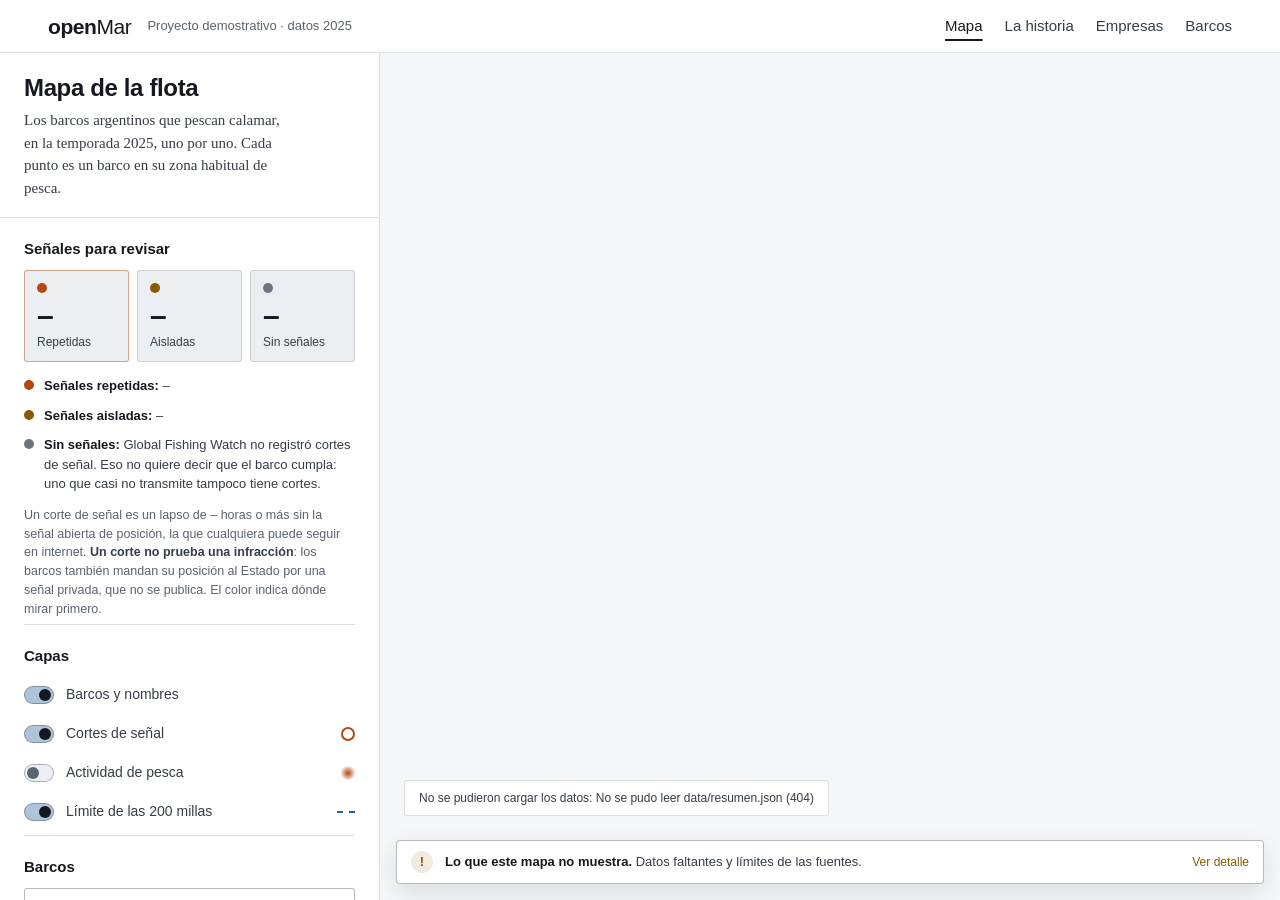
==== commit cbb73b43: "feat: publicar en mar-abierto.github.io con un robot diario de GitHub Actions Como alertaCuencas: el" ====
--- a/site/index.html
+++ b/site/index.html
@@ -2,17 +2,19 @@
 <html lang="es">
 <head>
   <meta charset="utf-8">
+  <meta http-equiv="Content-Security-Policy" content="default-src 'self'; script-src 'self'; style-src 'self' 'unsafe-inline' https://fonts.googleapis.com; font-src https://fonts.gstatic.com; img-src 'self' data: blob: https://tiles.openfreemap.org; connect-src 'self' https://tiles.openfreemap.org; worker-src blob:; child-src blob:; base-uri 'self'; object-src 'none'">
+  <meta name="referrer" content="strict-origin-when-cross-origin">
   <meta name="viewport" content="width=device-width, initial-scale=1">
   <title>openMar · Mapa de la flota calamarera</title>
   <meta name="description" content="Mapa abierto de la flota calamarera argentina: cortes de señal, viajes con y sin observador y empresas titulares, barco por barco, con la fuente de cada dato.">
-  <link rel="canonical" href="https://openmar.vercel.app/">
+  <link rel="canonical" href="https://mar-abierto.github.io/">
   <meta property="og:type" content="website">
   <meta property="og:site_name" content="openMar">
   <meta property="og:locale" content="es_AR">
   <meta property="og:title" content="Mapa de la flota calamarera · openMar">
   <meta property="og:description" content="Mapa abierto de la flota calamarera argentina: cortes de señal, viajes con y sin observador y empresas titulares, barco por barco, con la fuente de cada dato.">
-  <meta property="og:url" content="https://openmar.vercel.app/">
-  <meta property="og:image" content="https://openmar.vercel.app/img/compartir.png">
+  <meta property="og:url" content="https://mar-abierto.github.io/">
+  <meta property="og:image" content="https://mar-abierto.github.io/img/compartir.png">
   <meta property="og:image:type" content="image/png">
   <meta property="og:image:width" content="1200">
   <meta property="og:image:height" content="630">
@@ -20,7 +22,7 @@
   <meta name="twitter:card" content="summary_large_image">
   <meta name="twitter:title" content="Mapa de la flota calamarera · openMar">
   <meta name="twitter:description" content="Mapa abierto de la flota calamarera argentina: cortes de señal, viajes con y sin observador y empresas titulares, barco por barco, con la fuente de cada dato.">
-  <meta name="twitter:image" content="https://openmar.vercel.app/img/compartir.png">
+  <meta name="twitter:image" content="https://mar-abierto.github.io/img/compartir.png">
   <meta name="twitter:image:alt" content="openMar: en la temporada de calamar 2025, sólo 1 de cada 15 viajes de la flota argentina llevó un observador del Estado a bordo.">
   <meta name="robots" content="noindex, nofollow">
   <meta name="theme-color" content="#ffffff">
@@ -120,8 +122,8 @@
           <h3 class="block__subtitle">Fuentes</h3>
           <ul class="sources" id="sources"></ul>
           <div class="foot">
-        <p>Código abierto (<a href="https://github.com/eroveda/openMar/blob/main/LICENSE">MIT</a>) · Resultados <a href="https://github.com/eroveda/openMar/blob/main/LICENSE-DATOS.md">CC BY-NC 4.0</a> · <a href="https://globalfishingwatch.org" rel="noopener">Powered by Global Fishing Watch.</a> · <span id="generated"></span></p>
-        <p>¿Encontraste un error? <a href="https://github.com/eroveda/openMar/issues/new?template=correccion.yml" data-issue="correccion">Avisanos</a><span data-enlace="correo" hidden> o <a>escribinos</a></span>. ¿Sos parte de una empresa que aparece acá y querés responder? <a href="https://github.com/eroveda/openMar/issues/new?template=replica.yml" data-issue="replica">Mandá tu réplica</a>.</p>
+        <p>Código abierto (<a href="https://github.com/mar-abierto/mar-abierto.github.io/blob/main/LICENSE">MIT</a>) · Resultados <a href="https://github.com/mar-abierto/mar-abierto.github.io/blob/main/LICENSE-DATOS.md">CC BY-NC 4.0</a> · <a href="https://globalfishingwatch.org" rel="noopener">Powered by Global Fishing Watch.</a> · <span id="generated"></span></p>
+        <p>¿Encontraste un error? <a href="https://github.com/mar-abierto/mar-abierto.github.io/issues/new?template=correccion.yml" data-issue="correccion">Avisanos</a><span data-enlace="correo" hidden> o <a>escribinos</a></span>. ¿Sos parte de una empresa que aparece acá y querés responder? <a href="https://github.com/mar-abierto/mar-abierto.github.io/issues/new?template=replica.yml" data-issue="replica">Mandá tu réplica</a>.</p>
         <p data-enlace="cafecito" hidden><a>Apoyá openMar</a></p>
       </div>
         </section>
